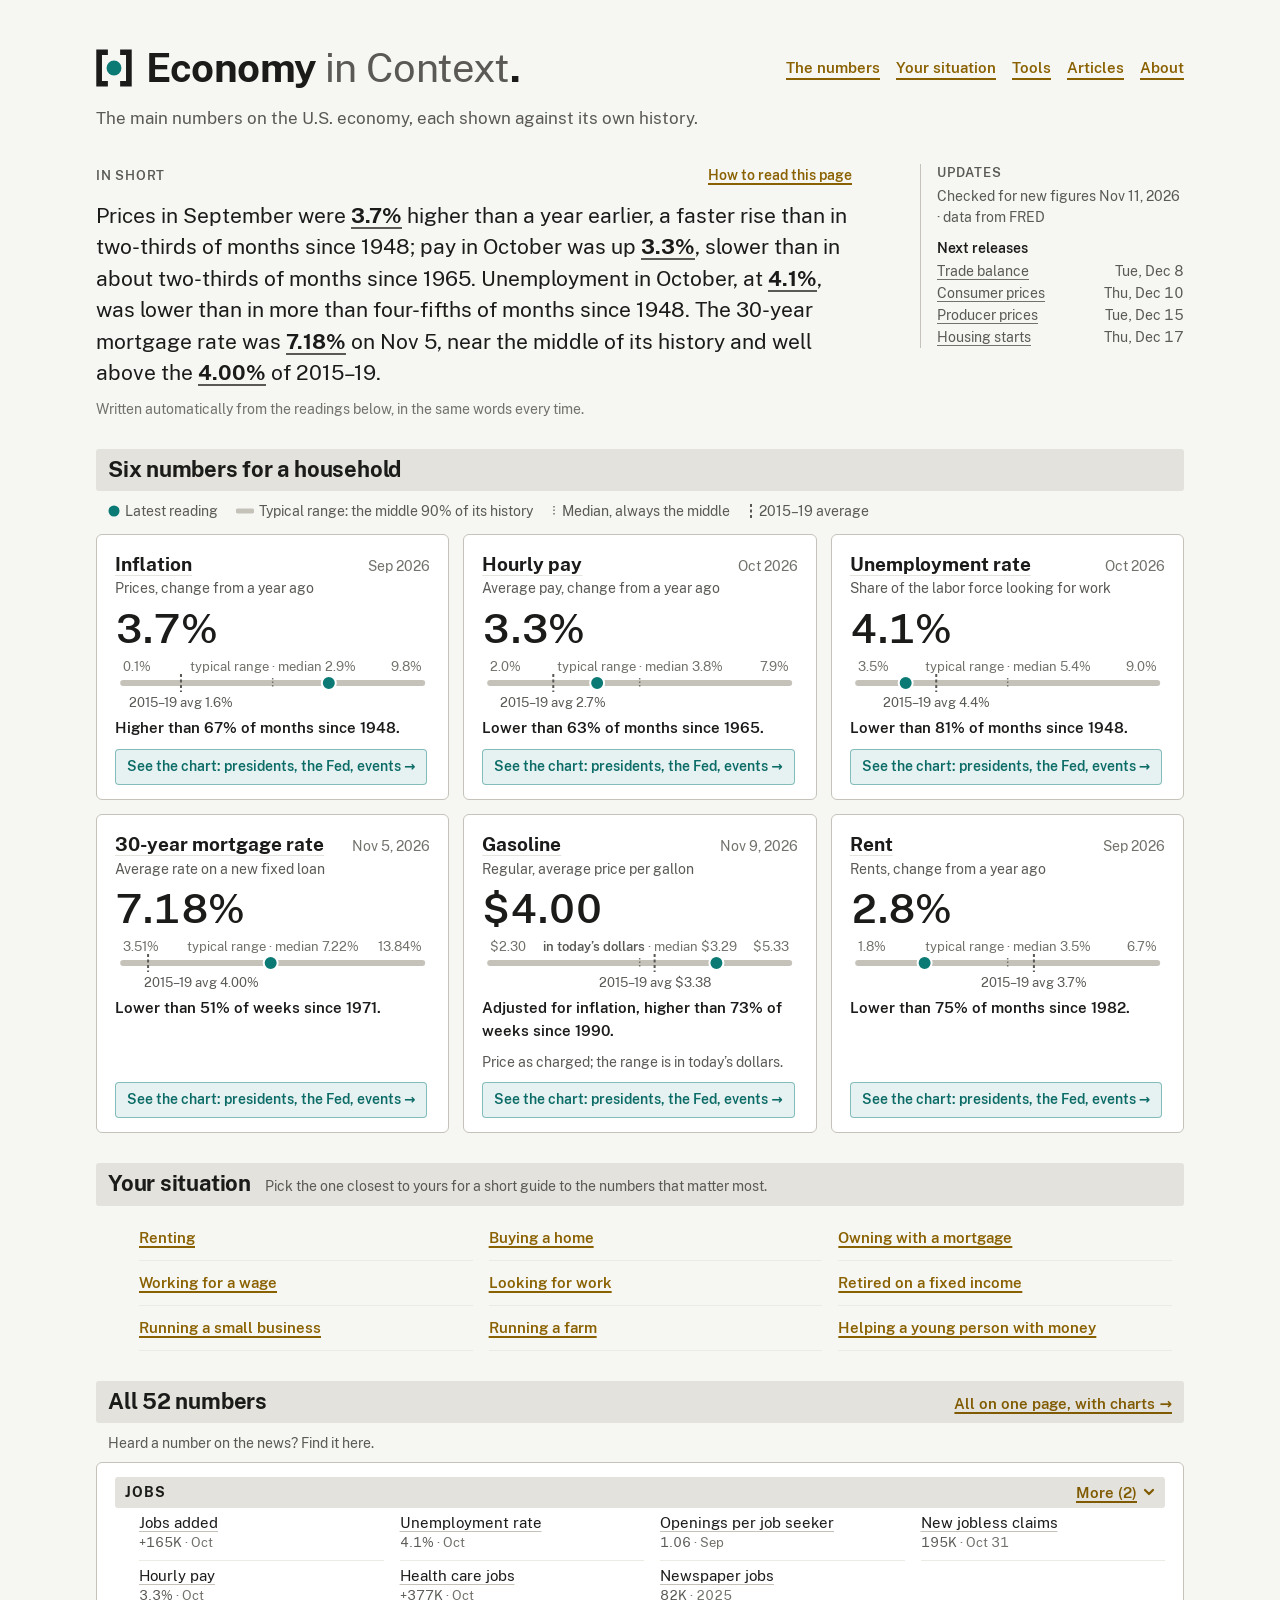
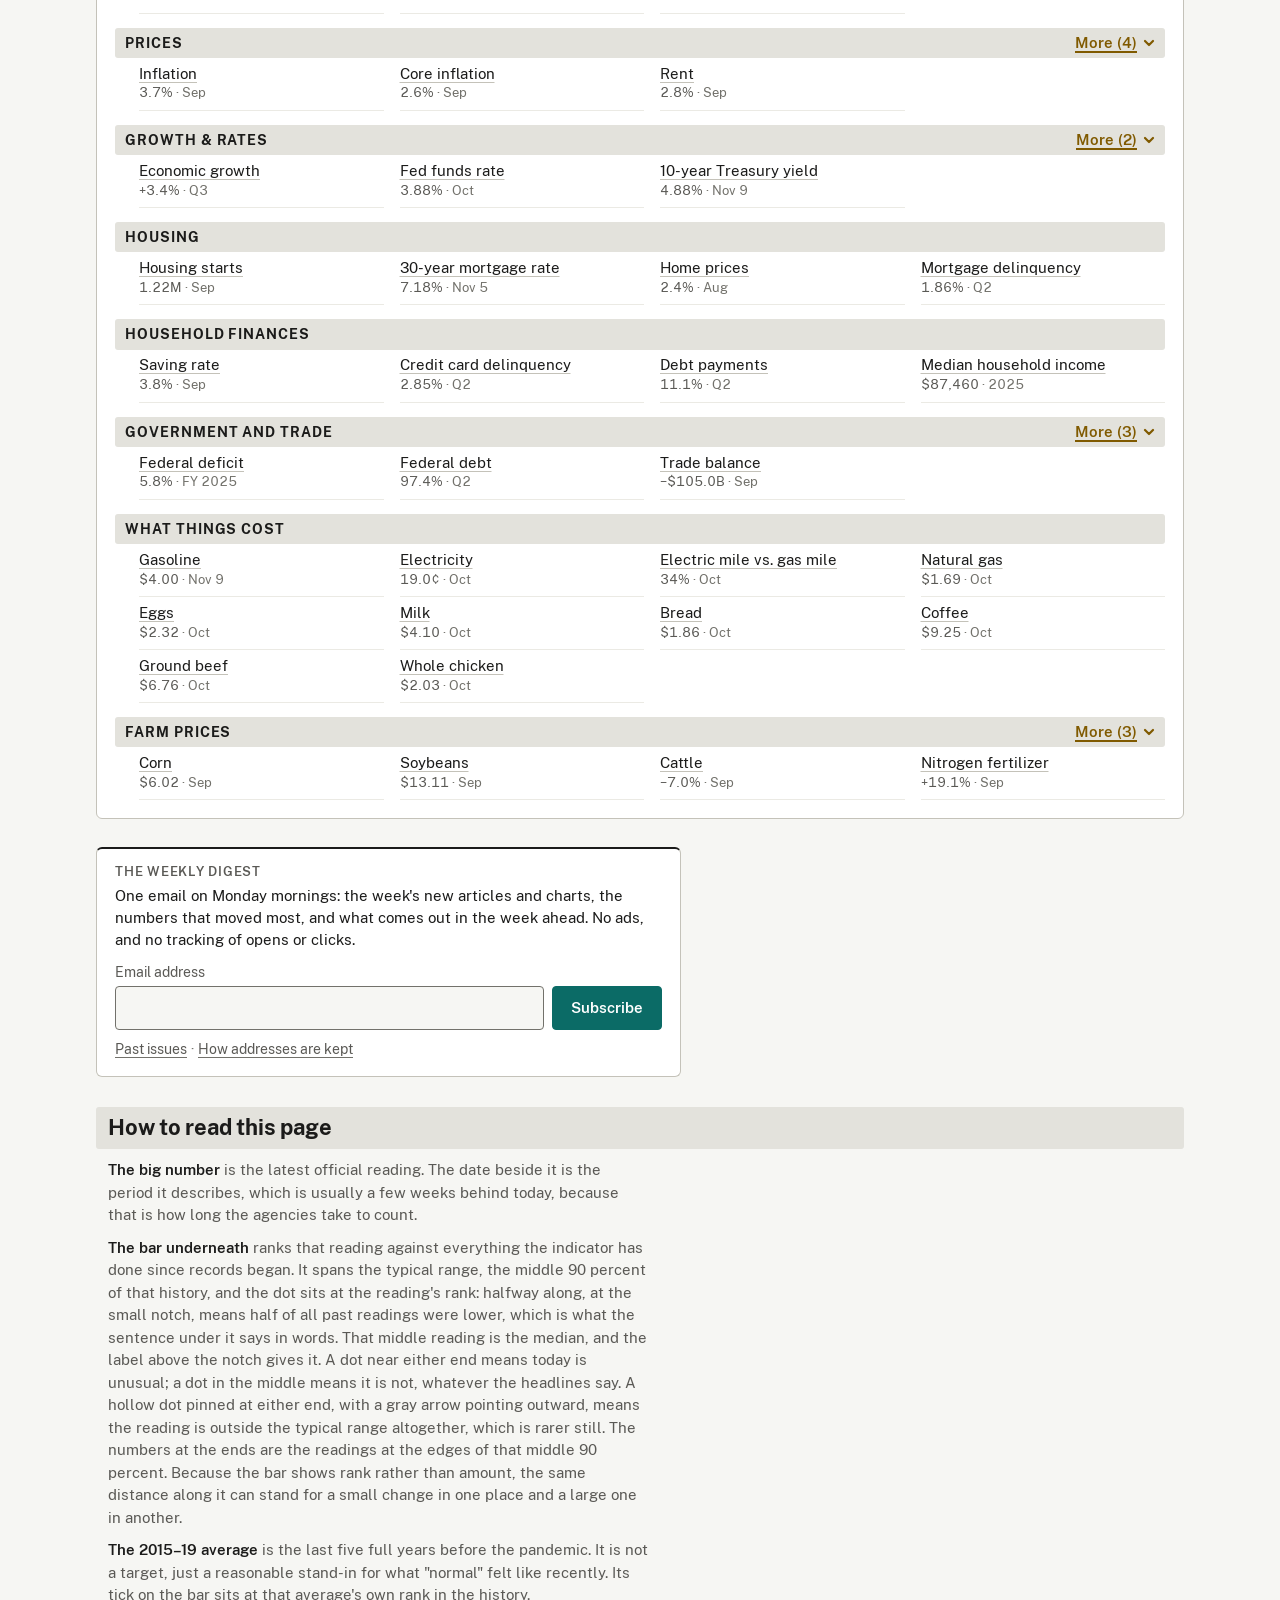
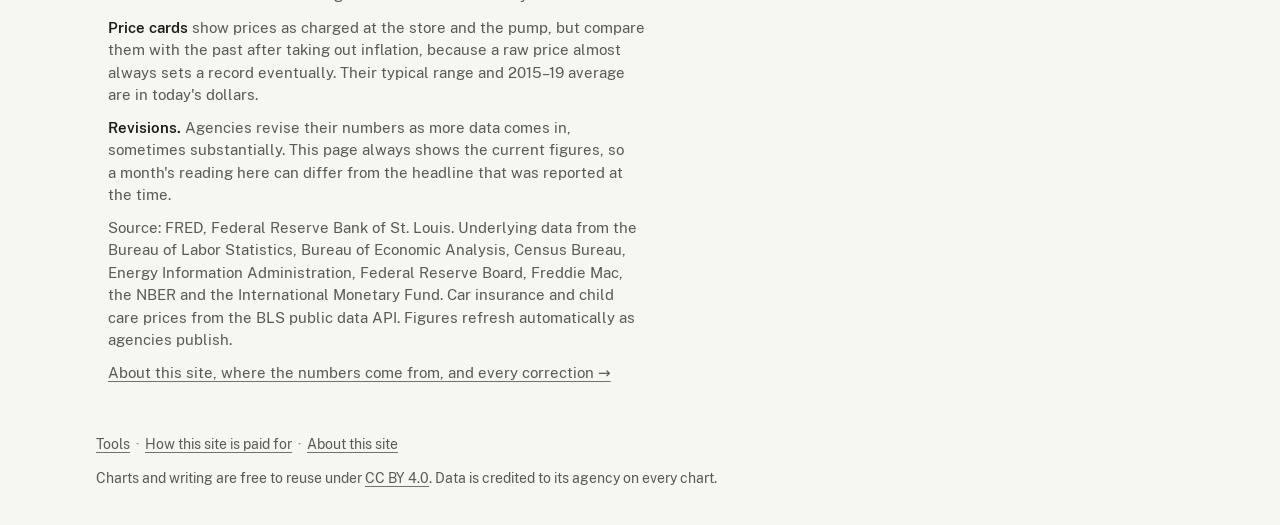
==== index.html @ 99ad349f "Add files via upload" ====
<!doctype html>
<html lang="en">
<head>
<meta charset="utf-8">
<meta name="viewport" content="width=device-width, initial-scale=1">
<title>Economy in Context</title>
<meta name="description" content="The main numbers on the U.S. economy — jobs, prices, growth, rates, housing, the federal budget, trade and what everyday things cost — each shown against its own history, so you can see what is high, what is low and what is normal.">
<link rel="license" href="https://creativecommons.org/licenses/by/4.0/">
<link rel="canonical" href="https://economyincontext.org/">
<meta property="og:type" content="website">
<meta property="og:site_name" content="Economy in Context">
<meta property="og:title" content="Economy in Context">
<meta property="og:description" content="The main numbers on the U.S. economy, each shown against its own history, so you can see what is high, what is low and what is normal.">
<meta property="og:url" content="https://economyincontext.org/">
<link rel="icon" href="/assets/icon.svg" type="image/svg+xml">
<link rel="icon" href="/assets/icon-192.png" type="image/png" sizes="192x192">
<link rel="apple-touch-icon" href="/assets/apple-touch-icon.png">
<link rel="alternate" type="application/atom+xml" title="Economy in Context: new articles" href="/articles/feed.xml">
<meta property="og:image" content="https://economyincontext.org/assets/og-card.png">
<meta property="og:image:width" content="1200">
<meta property="og:image:height" content="630">
<meta property="og:image:alt" content="Economy in Context: the main numbers on the U.S. economy, each shown against its own history.">
<meta name="twitter:card" content="summary_large_image">
<script>
  /* Which view (Nov 6): the home page by default; the full almanac at ?view=all (and ?view=tiles, the tiles alone). A link
     into the almanac (#i-<id> a tile, #s-<section>, #at-a-glance, #in-detail, #how-to-read) opens the full view for that
     visit, so chart-page crumbs and old links still land. Set before the first paint; without scripts neither class is set
     and the page is the plain list of readings, as before. */
  (function () {
    var v = new URLSearchParams(location.search).get('view');
    var full = v === 'all' || v === 'tiles' || /^#(i-|s-|at-a-glance$|in-detail$|how-to-read$)/.test(location.hash);
    document.documentElement.classList.add(full ? 'v-all' : 'v-home');
  })();
</script>
<style>
  /* Public Sans (SIL Open Font License), served from this site: no third-party requests. */
  @font-face { font-family: "Public Sans"; font-weight: 400; font-style: normal; font-display: swap; src: url("assets/fonts/PublicSans-Regular.woff2") format("woff2"); }
  @font-face { font-family: "Public Sans"; font-weight: 600; font-style: normal; font-display: swap; src: url("assets/fonts/PublicSans-SemiBold.woff2") format("woff2"); }
  @font-face { font-family: "Public Sans"; font-weight: 700; font-style: normal; font-display: swap; src: url("assets/fonts/PublicSans-Bold.woff2") format("woff2"); }

  :root {
    color-scheme: light;
    --page: #f6f6f3;
    --surface: #ffffff;
    --ink: #1b1b1a;
    --ink-2: #5a5955;
    --muted: #72716b;
    --hairline: #e3e2dc;
    --grid: #ebeae4;
    --series: #0b7a75;   /* deep teal: no party's color (the Democratic lane is blue) */
    --nav: #8a6100;      /* ochre: wayfinding only (the section bar, the site links), never data; 5.5:1 on white */
    --nav-wash: rgba(138, 97, 0, 0.09);   /* the section bar's tint */
    --c1: #903a03;       /* the first companion series, as on the chart page (the Make your own chart picture) */
    --series-wash: rgba(11, 122, 117, 0.10);
    --recession: rgba(27, 27, 26, 0.07);
    --focus: #0b7a75;
    --banner: #fff4d6;
    --banner-ink: #5a4300;
    --full-ink: #0b6b66;
    --full-line: rgba(11, 122, 117, 0.45);
    --range: #c4c2b9;    /* the typical-range bar: darker than a hairline, because it carries meaning */
    --nav-band: #805a00; /* ochre on the Hairline band (Nov 10): 4.8:1 there, where --nav is 4.27:1; same hue, 6.2:1 on white */
    --frame: #c4c2b9;    /* the sides of framed boxes (tiles, cards, the index panel, chart frames), Nov 6; Featured keeps its teal */
    --max: 1120px;
  }
  /* dark colors on screen only: printing from a browser in dark mode stays on the light tokens */
  @media screen and (prefers-color-scheme: dark) {
    :root {
      color-scheme: dark;
      --page: #121211;
      --surface: #1a1a19;
      --ink: #f0efec;
      --ink-2: #c3c2b7;
      --muted: #898781;
      --hairline: #2c2c2a;
      --grid: #262624;
      --series: #2bb3a8;
      --nav: #d9a83a;
      --nav-wash: rgba(217, 168, 58, 0.12);
      --c1: #fb8304;
      --series-wash: rgba(43, 179, 168, 0.14);
      --focus: #2bb3a8;
      --recession: rgba(240, 239, 236, 0.08);
      --banner: #3a2f10;
      --banner-ink: #f3dfa0;
      --full-ink: #5cc8be;
      --full-line: rgba(43, 179, 168, 0.6);
      --range: #45443f;
      --frame: #45443f;
      --nav-band: #d9a83a;   /* the dark ochre already passes on the dark band (6.4:1) */
    }
  }

  * { box-sizing: border-box; }
  html { -webkit-text-size-adjust: 100%; }
  body {
    margin: 0;
    background: var(--page);
    color: var(--ink);
    font-family: "Public Sans", system-ui, -apple-system, "Segoe UI", sans-serif;
    font-size: 16px;
    line-height: 1.5;
  }
  a { color: inherit; text-decoration-color: var(--muted); text-underline-offset: 3px; }
  a:hover { text-decoration-color: var(--ink); }
  :focus-visible { outline: 2px solid var(--focus); outline-offset: 2px; border-radius: 2px; }
  button { font: inherit; color: inherit; }

  .wrap { max-width: var(--max); margin: 0 auto; padding: 0 16px; }

  /* Masthead ------------------------------------------------------------- */
  .masthead { padding: 40px 0 0; }
  .masthead .title-row { display: flex; align-items: center; justify-content: space-between; gap: 8px 20px; margin: 0 0 10px; }   /* center, since the lockup has no text baseline of its own */
  /* The site menu (Nov 6): The numbers · Your situation · Articles · About, right of the lockup on one row; on phones a row
     under the lockup. Ochre wayfinding with a 2px underline, each link a 44px target. */
  .site-menu { display: flex; flex-wrap: wrap; gap: 0 16px; }
  .site-menu a { display: inline-flex; align-items: center; min-height: 44px; color: var(--nav); font-size: 15px; font-weight: 600; text-decoration: underline; text-decoration-color: var(--nav); text-decoration-thickness: 2px; text-underline-offset: 5px; white-space: nowrap; }
  .site-menu a:hover { color: var(--ink); text-decoration-color: var(--ink); }
  .site-menu a[aria-current] { color: var(--ink); }
  @media (max-width: 389px) { .site-menu a.m-wide { display: none; } }   /* Nov 8: Tools shows from 390px up, where five items fit on one row; under 390 four fit and five don't */
@media (max-width: 760px) { nav.site-menu { gap: 0 10px; } nav.site-menu a { font-size: 14px; } }   /* phones: 14px type, 10px gaps; nav. raises specificity over the phone .site-menu rules that come later */
@media (max-width: 340px) { nav.site-menu a { font-size: 13px; } }   /* 320–340px phones: 13px keeps four items on one row */
@media (min-width: 761px) and (max-width: 899px) { .masthead .title-row { flex-wrap: wrap; row-gap: 2px; } .site-menu { width: 100%; } }   /* tablets: the menu in a row under the lockup, as on phones, so all five items fit; beside it, they wrap under 863px */
  .masthead h1 a.home { color: inherit; text-decoration: none; display: inherit; align-items: inherit; }   /* in the full view the lockup leads home */
  /* the latest readings as plain HTML, written at build time; the script replaces them with the tiles */
  .static-figures { padding: 0 0 24px; max-width: 46em; }
  .static-figures .asof { color: var(--ink-2); margin: 0 0 4px; }
  .static-figures .short-static { margin: 0 0 14px; font-size: 17px; }
  .static-figures h2 { font-size: 19px; margin: 22px 0 6px; }
  .static-figures ul { margin: 0; padding: 0 0 0 1.1em; }
  .static-figures li { margin: 0 0 6px; line-height: 1.45; }
  .masthead h1 {
    margin: 0;
    font-size: 40px;
    font-weight: 700;
    letter-spacing: -0.015em;
    line-height: 1.1;
  }
  .masthead p.tagline {
    margin: 0;
    max-width: 44em;
    font-size: 17px;
    color: var(--ink-2);
  }
  .masthead .updated { margin: 14px 0 0; color: var(--muted); font-size: 13.5px; }
  /* Coming up: the next scheduled releases, one quiet line under the Updated line (data/series.json calendar; nothing
     upcoming means no line). Each release is a link to its agency's release page; a release and its date stay on one line. */
  .masthead .coming { margin: 4px 0 0; color: var(--ink-2); font-size: 13.5px; }
  .masthead .coming .rel { white-space: nowrap; }
  /* Phones (Nov 5): the line wrapped into four ragged lines with trailing middots, so it becomes a short list: a small
     uppercase heading, then one release per line with its date lined up on the right. The separators are spans so they
     can drop out; the markup is the same at every width (tools/chart_pages.py writes it too). */
  @media (max-width: 760px) {
    .masthead .coming { display: grid; grid-template-columns: 1fr auto; gap: 4px 16px; margin: 12px 0 14px; max-width: 22rem; }
    .masthead .coming[hidden] { display: none; }
    .masthead .coming .rel-h { grid-column: 1 / -1; font-size: 12.5px; font-weight: 600; text-transform: uppercase; letter-spacing: .06em; margin-bottom: 1px; }
    .masthead .coming .sep { display: none; }
    .masthead .coming .rel { display: contents; }
    .masthead .coming .when { text-align: right; font-variant-numeric: tabular-nums; }
  }
  /* The lockup (Nov 4): the bracket mark beside the name, "Economy" in 700 and "in Context" in 400 Ink Secondary, then an
     ink period. The h1's accessible name stays "Economy in Context": the mark and the period are aria-hidden. The mark's
     left bracket lines up with the text edge below it. Same mark rules in site.css and chart.html (the crumbs). */
  .masthead h1.brand { display: flex; align-items: center; }   /* on phones the name wraps to two lines beside the mark */
  .brand .mark { flex: none; width: 1.4em; height: 1.4em; margin: 0 0.1em 0 -0.26em; }
  .mark path { fill: none; stroke: var(--ink); stroke-width: 6.5; }
  .mark circle { fill: var(--series); }
  .brand .bl { font-weight: 400; color: var(--ink-2); white-space: nowrap; }   /* "in Context" never splits */
  @media (max-width: 340px) { .masthead h1.brand { font-size: 23px; } }   /* 320px phones (the menu's 320px size is with the Tools rule above) */
  /* The weekly digest signup (Nov 4): a card like Make your own chart between the tiles and the footer; a plain HTML form that
     posts to Buttondown (no script). The field's border is Muted, not a hairline, so it passes 3:1. Same rules in site.css. */
  .signup-wrap { padding-top: 8px; padding-bottom: 28px; }
  .signup { max-width: 39em; padding: 14px 18px 16px; border: 1px solid var(--frame); border-top: 2px solid var(--ink); border-radius: 6px; background: var(--surface); font-size: 15px; line-height: 1.45; scroll-margin-top: calc(var(--nav-h, 48px) + 8px); }
  .signup h2 { margin: 0 0 4px; font-size: 12.5px; font-weight: 600; color: var(--ink-2); text-transform: uppercase; letter-spacing: 0.06em; }
  .signup .stext { margin: 0 0 12px; text-wrap: pretty; }
  .signup label { display: block; margin: 0 0 4px; font-size: 13.5px; color: var(--ink-2); }
  .signup .srow { display: flex; flex-wrap: wrap; gap: 8px; }
  .signup input[type="email"] { flex: 1 1 10em; min-width: 0; height: 44px; padding: 0 12px; border: 1px solid var(--muted); border-radius: 4px; background: var(--page); color: var(--ink); font: inherit; font-size: 16px; }
  .signup button { height: 44px; padding: 0 18px; border: 1px solid var(--full-ink); border-radius: 4px; background: var(--full-ink); color: var(--surface); font: inherit; font-weight: 600; cursor: pointer; }
  .signup button:hover { background: var(--ink); border-color: var(--ink); }
  .signup .smeta { margin: 10px 0 0; font-size: 13.5px; color: var(--ink-2); }
  .signup .smeta .sep { margin: 0 4px; color: var(--muted); }
  @media print { .signup-wrap { display: none !important; } }
  /* Section nav: a bar below the masthead (sheet surface between two hairlines, with an "On this page" label), so it
     reads as a menu and not as a line of links; it stays at the top while you scroll. The section in view carries a
     2px ink rule along the bar's bottom edge. On phones: one sideways-scrolling row, no label. Same rules in site.css. */
  .secnav { position: sticky; top: 0; z-index: 5; margin: 14px 0 0; background: linear-gradient(var(--nav-wash), var(--nav-wash)), var(--surface); border-top: 3px solid var(--nav); border-bottom: 1px solid var(--hairline); }
  .secnav .wrap { display: flex; align-items: baseline; gap: 0 20px; }   /* baseline, not center: the label is smaller type and sits on the links' baseline */
  .secnav-label { flex: none; font-size: 12.5px; font-weight: 600; color: var(--ink-2); text-transform: uppercase; letter-spacing: 0.06em; }   /* a label, not a link: gray, so everything ochre in the bar can be clicked */
  /* ↑ Top: the way back to the top of the page, first in the row at every width (outside the list, so it stays put while the
     row scrolls sideways on phones) */
  .to-top { flex: none; font-size: 12.5px; font-weight: 600; color: var(--nav); text-transform: uppercase; letter-spacing: 0.02em; text-decoration: none; white-space: nowrap; padding: 13px 0 10px; border-bottom: 3px solid transparent; margin-bottom: -1px; }
  .to-top:hover { color: var(--ink); border-bottom-color: var(--nav); }
  .sections-nav { margin: 0; padding: 0; list-style: none; display: flex; flex-wrap: wrap; gap: 0 22px; font-size: 15px; }
  .sections-nav a { display: inline-block; padding: 11px 0 8px; margin-bottom: -1px; color: var(--nav); font-weight: 600; text-decoration: none; border-bottom: 3px solid transparent; white-space: nowrap; }
  .sections-nav a:hover { color: var(--ink); border-bottom-color: var(--nav); }
  .sections-nav a[aria-current] { color: var(--ink); border-bottom-color: var(--nav); }
  /* jumps land below the sticky nav; --nav-h is its measured height */
  main, section.group, .tile, .glance, #how-to-read, details.more-nums { scroll-margin-top: calc(var(--nav-h, 48px) + 8px); }
  .skip { position: absolute; left: 8px; top: -60px; z-index: 10; padding: 10px 14px; background: var(--ink); color: var(--surface); font-size: 13.5px; font-weight: 600; text-decoration: none; border-radius: 4px; }
  .skip:focus { top: 8px; }
  .sec-head { display: flex; justify-content: space-between; align-items: baseline; gap: 4px 16px; flex-wrap: wrap; margin: 0 0 14px; }
  section.group .sec-head h2 { margin: 0; }
  /* Section headings in the detail (Nov 5, option D of four): the At a glance band behind the heading row, under the
     2px Muted rule that still divides the sections, the heading kept at 22px so a section outranks an overview group.
     On the band "↑ At a glance" is ink with the ochre underline (ochre text is 4.3:1 on the light band; ink is 13:1). */
  section.group .sec-head { background: var(--hairline); border-radius: 3px; padding: 7px 12px 8px; align-items: center; }
  section.group .sec-head .to-glance { color: var(--ink); margin-left: auto; }   /* stays at the right when a long heading pushes it to a second line */
  /* In short: one plain paragraph under each section heading, computed from the tiles' own figures at every refresh */
  .in-short { margin: -4px 0 16px; max-width: 46em; font-size: 15px; line-height: 1.5; color: var(--ink-2); text-wrap: pretty; }
  .in-short strong { color: var(--ink); font-weight: 600; }
  .to-glance { font-size: 13.5px; color: var(--nav); text-decoration: underline; text-decoration-color: var(--nav); text-decoration-thickness: 2px; text-underline-offset: 3px; padding: 8px 0; white-space: nowrap; }
  .to-glance:hover { color: var(--ink); text-decoration-color: var(--ink); }
  @media (max-width: 760px) {
    .masthead { padding-top: 22px; }
    .masthead .title-row { gap: 4px 12px; }
    .masthead h1 { font-size: 28px; letter-spacing: -0.02em; }
    /* phones (Nov 6): the lockup on one line, the site menu in a row under it, then the tagline */
    .masthead .title-row { flex-wrap: wrap; row-gap: 2px; margin-bottom: 6px; }
    .site-menu { width: 100%; gap: 0 14px; }
    .masthead h1.brand { font-size: 26px; white-space: nowrap; }
    .masthead .updated { margin-top: 10px; }
    .secnav { margin-top: 10px; }
    .sections-nav { flex-wrap: nowrap; overflow-x: auto; overflow-y: hidden; overscroll-behavior-x: contain; -webkit-overflow-scrolling: touch; scrollbar-width: none; padding: 0 16px; margin: 0 -16px -1px; gap: 0 20px; }   /* sideways only (Nov 5): the links' -1px marker overlap made the row 1px taller than its box, so it also scrolled up and down; the row now takes the overlap itself */
    .sections-nav::-webkit-scrollbar { display: none; }
    .sections-nav li:last-child { padding-right: 16px; }
    .secnav-label { display: none; }
    .to-top { padding: 14px 0 11px; }
    .sections-nav a { padding: 14px 0 11px; margin-bottom: 0; }   /* about 46px: a thumb-sized target */
    /* the row fades at an edge with more to scroll to (classes set from the scroll position) */
    .sections-nav.fade-r { -webkit-mask-image: linear-gradient(to right, #000 calc(100% - 36px), transparent); mask-image: linear-gradient(to right, #000 calc(100% - 36px), transparent); }
    .sections-nav.fade-l { -webkit-mask-image: linear-gradient(to left, #000 calc(100% - 36px), transparent); mask-image: linear-gradient(to left, #000 calc(100% - 36px), transparent); }
    .sections-nav.fade-l.fade-r { -webkit-mask-image: linear-gradient(to right, transparent, #000 36px, #000 calc(100% - 36px), transparent); mask-image: linear-gradient(to right, transparent, #000 36px, #000 calc(100% - 36px), transparent); }
  }

  .banner {
    background: var(--banner); color: var(--banner-ink);
    padding: 10px 16px; font-size: 13.5px; text-align: center;
  }

  /* The lead: two cards side by side above the overview, stacked on phones. Left, the featured article or series on a
     teal-washed card (the one tinted block on the page: it marks the lead the way a newspaper's rule does, and readers
     said the plain rule was too easy to miss); right, Make your own chart on the sheet. Both carry a 2px ink rule along the top,
     and both end with a picture drawn from the site's data, kept at the foot so the two line up. Same rules in site.css. */
  .lead { display: grid; grid-template-columns: minmax(0, 7fr) minmax(0, 5fr); gap: 16px; margin: 22px 0 0; align-items: stretch; }
  .lead:has(> :only-child) { grid-template-columns: minmax(0, 1fr); }
  .featured, .chart-try { display: flex; flex-direction: column; margin: 0; padding: 14px 18px 14px; border: 1px solid var(--frame); border-top: 2px solid var(--ink); border-radius: 6px; background: var(--surface); font-size: 15px; line-height: 1.45; color: var(--ink); text-wrap: pretty; }
  .featured { border-color: var(--full-line); border-top-color: var(--ink); background: var(--series-wash); }
  .featured .ctext, .chart-try .ctext { flex: none; min-width: 0; }
  .featured .flabel, .chart-try .flabel { display: block; margin: 0 0 4px; font-size: 12.5px; font-weight: 600; color: var(--ink-2); text-transform: uppercase; letter-spacing: 0.06em; }
  .featured .flabel { color: var(--full-ink); }
  .featured .ftitle, .chart-try .ftitle { font-size: 19px; font-weight: 700; line-height: 1.3; color: var(--ink); text-decoration: none; }
  .featured .ftitle:hover, .chart-try .ftitle:hover { text-decoration: underline; text-decoration-color: var(--ink); text-underline-offset: 3px; }
  .featured .fdek, .chart-try .fdek { margin: 4px 0 0; color: var(--ink-2); display: -webkit-box; -webkit-box-orient: vertical; -webkit-line-clamp: 2; overflow: hidden; }
  .chart-try .fdek { -webkit-line-clamp: 3; }
  .chart-try .fhow { margin: 6px 0 0; color: var(--ink-2); font-size: 13.5px; }   /* the fixed how-to line under the prompt */
  .chart-try .tool-links { display: inline-block; }   /* Nov 10: the two tool links wrap below "More tools:" as a unit, so "· All tools" never sits alone */
  .chart-try .tool-links .nw { white-space: nowrap; }   /* if even the unit can't fit (320px), the dot stays on the first link's line */
  @media (max-width: 760px) { .featured .fdek, .chart-try .fdek { -webkit-line-clamp: 3; } }
  /* A featured series: the parts in reading order under the dek, as numbered pill buttons */
  .featured .fparts { list-style: none; margin: 12px 0 0; padding: 0; display: flex; flex-wrap: wrap; gap: 8px 10px; }
  .featured .fparts li { margin: 0; }
  .featured .fparts a { display: inline-flex; align-items: center; padding: 5px 12px 5px 7px; border: 1px solid var(--full-line); border-radius: 999px; background: var(--surface); font-weight: 600; color: var(--full-ink); text-decoration: none; }
  .featured .fparts a:hover { border-color: var(--full-ink); color: var(--ink); }
  .featured .fparts .n { display: inline-block; min-width: 1.5em; height: 1.5em; line-height: calc(1.5em - 2px); margin-right: 6px; border: 1px solid var(--full-line); border-radius: 50%; text-align: center; font-size: 12.5px; font-weight: 600; color: var(--full-ink); font-variant-numeric: tabular-nums; }
  @media (max-width: 760px) { .featured .fparts a { padding: 8px 14px 8px 9px; } }
  .featured .fmore { margin: 10px 0 0; font-weight: 600; }
  .featured .fmore a { display: inline-block; padding: 11px 0; margin: -11px 0; color: var(--full-ink); }   /* 44px tap height */
  /* the pictures: the view's lines, no axes, at the foot of each card; each repeats its title's link */
  .featured .cthumb, .chart-try .cthumb { display: block; flex: none; margin-top: auto; padding-top: 12px; }
  .featured .thumb, .chart-try .thumb { display: block; width: 100%; height: 56px; overflow: visible; }
  .thumb .main, .thumb .comp { fill: none; stroke-linejoin: round; stroke-linecap: round; vector-effect: non-scaling-stroke; }
  .thumb .main { stroke: var(--series); stroke-width: 2; }
  .thumb .comp { stroke: var(--c1); stroke-width: 1.5; }
  .thumb .zero { stroke: var(--grid); stroke-width: 1; }
  .thumb .end, .thumb .end-halo { fill: none; stroke-linecap: round; vector-effect: non-scaling-stroke; }
  .thumb .end { stroke: var(--series); stroke-width: 6; }
  .thumb .end-halo { stroke: var(--surface); stroke-width: 9; }
  @media (max-width: 760px) { .lead { grid-template-columns: minmax(0, 1fr); gap: 10px; } }
  /* The summary zone (the lead and At a glance) sits on a full-width Sheet band; the band is drawn with a spread shadow
     clipped to the zone's height, so it reaches the window's edges without widening the page. Inside it, Make your own chart
     takes the page color so the white card doesn't vanish into the white band. */
  .summary-zone { padding: 22px 0 26px; background: var(--surface); box-shadow: 0 0 0 100vmax var(--surface); clip-path: inset(0 -100vmax); }
  .summary-zone .lead { margin-top: 0; }
  .summary-zone .chart-try { background: var(--page); }
  .summary-zone .glance { padding-bottom: 0; }
  /* The labeled break between the summary and the detail: a 3px ink rule, a 28px heading, one sentence */
  .detail-break { margin: 36px 0 4px; padding: 22px 0 0; border-top: 3px solid var(--ink); scroll-margin-top: calc(var(--nav-h, 48px) + 8px); }
  .detail-break h2 { margin: 0; font-size: 28px; font-weight: 700; letter-spacing: -0.015em; line-height: 1.15; }
  .detail-break p { margin: 6px 0 0; max-width: 46em; font-size: 15px; color: var(--ink-2); }
  .detail-break + section.group { padding-top: 18px; }
  @media (max-width: 760px) { .detail-break { margin-top: 28px; } .detail-break h2 { font-size: 24px; } }
  @media print { .summary-zone { background: none; box-shadow: none; clip-path: none; padding-top: 0; } .detail-break { break-before: page; } }
  @media print { .lead { display: none; } }

  /* ===== The home page (Nov 6): the default view. The full almanac below is ?view=all. ===================================
     Which parts belong to which view: .full-only is hidden on the home page, .home-only everywhere else (and without
     scripts, when neither class is on the root, the page is the plain readings list as before). */
  .v-home .full-only, html:not(.v-home) .home-only { display: none !important; }
  .h-sec { padding: 30px 0 0; }
  /* Section bands: the At a glance band at section size. Loose text under a band (keys, intro lines, lists) starts at the
     band's text, 12px in; boxes (cards, the index panel) line up with the band's outer edge. */
  .band { display: flex; flex-wrap: wrap; align-items: baseline; gap: 2px 14px; margin: 0 0 10px; padding: 7px 12px 8px; background: var(--hairline); border-radius: 3px; }
  .band h2 { margin: 0; font-size: 22px; font-weight: 700; letter-spacing: -0.01em; line-height: 1.25; }
  .band .bandsub { font-size: 13.5px; color: var(--ink-2); }
  .in-band { padding: 0 12px; }
  /* wayfinding links on the home page: ochre with the 2px underline, 44px tall */
  a.wf { display: inline-flex; align-items: center; min-height: 44px; color: var(--nav); font-size: 15px; font-weight: 600; text-decoration: underline; text-decoration-color: var(--nav); text-decoration-thickness: 2px; text-underline-offset: 3px; }
  a.wf:hover { color: var(--ink); text-decoration-color: var(--ink); }
  /* a link at the right end of a section band (Nov 10: All N numbers' link to the full view): the band's ochre, and a 44px
     tap box drawn past the text so the band keeps its height */
  .band a.band-link { position: relative; min-height: 0; margin-left: auto; color: var(--nav-band); text-decoration-color: var(--nav-band); }
  .band a.band-link::after { content: ''; position: absolute; left: -6px; right: -6px; top: 50%; height: 44px; transform: translateY(-50%); }
  .band a.band-link:hover { color: var(--ink); text-decoration-color: var(--ink); }
  /* ↑ Top: phones only, after each section from Six numbers on */
  .htop { display: none; margin: 0; text-align: right; }
  .htop a { font-size: 13.5px; }
  @media (max-width: 760px) { .htop { display: block; } }

  /* In short: a label row with How to read this page at the right of the paragraph's measure; the paragraph on desktop,
     four compact rows on phones; the Updates box beside it on desktop */
  .short { display: grid; grid-template-columns: minmax(0, 1fr) minmax(200px, 16.5rem); gap: 0 48px; align-items: start; padding-top: 22px; }
  .short-main { min-width: 0; font-size: clamp(18px, 4.6vw, 21px); max-width: 36em; }
  .lblrow { display: flex; justify-content: space-between; align-items: baseline; gap: 0 16px; margin: 0 0 2px; }
  .lbl { margin: 0; font-size: 12.5px; font-weight: 600; color: var(--ink-2); text-transform: uppercase; letter-spacing: 0.06em; line-height: 1.5; }
  .lblrow a.wf { font-size: 14px; white-space: nowrap; margin-left: auto; }
  .short-p { margin: 0; line-height: 1.5; text-wrap: pretty; }
  .short-p a { color: var(--ink); font-weight: 700; text-decoration-color: var(--ink-2); text-underline-offset: 4px; }
  .short-p a:hover { text-decoration-color: var(--ink); }
  .short-foot { margin: 10px 0 0; font-size: 13.5px; color: var(--muted); }
  .short-foot .chk { display: none; }
  .short-foot.nosum { margin: 0; }
  .short.nosum { display: block; }
  .short.nosum .short-main { max-width: none; }
  .nw { white-space: nowrap; }
  .short-rows { display: none; }
  .updates { margin-top: 10px; padding: 0 0 0 16px; border-left: 1px solid var(--frame); font-size: 13.5px; color: var(--ink-2); line-height: 1.55; }
  .updates h2 { margin: 0 0 4px; }
  .updates p { margin: 0 0 10px; }
  .updates .rh { font-weight: 600; color: var(--ink); margin: 0 0 2px; }
  /* Next releases (all widths since Nov 6): one release per line, its date at the right in tabular figures */
  .rels { display: grid; grid-template-columns: minmax(0, 1fr) auto; gap: 1px 14px; margin: 0; padding: 0; list-style: none; font-variant-numeric: tabular-nums; }
  .rels li { display: contents; }
  .rels a { color: var(--ink-2); text-decoration-color: var(--muted); }
  .rels a:hover { color: var(--ink); }
  .rels .when { text-align: right; white-space: nowrap; }
  @media (max-width: 760px) {
    .short { display: block; padding-top: 16px; }
    .updates, .short-p { display: none; }
    .short-rows { display: block; }
    .short-foot .chk { display: block; }
  }
  /* the phone rows: each one block link to its chart page, about 85px tall */
  .rkey { display: flex; flex-wrap: wrap; gap: 2px 12px; margin: 2px 0 2px; font-size: 12.5px; color: var(--ink-2); }
  .rkey span, .hkey span { display: inline-flex; align-items: center; gap: 5px; }
  .rkey span { white-space: nowrap; }
  /* under 340px the key takes two lines: its four labels need about 310px */
  .rkey svg, .hkey svg { flex: none; }
  .srows { margin: 0; padding: 0; list-style: none; border-top: 1px solid var(--grid); }
  .srows li { border-bottom: 1px solid var(--grid); }
  a.srow { display: block; padding: 10px 0; color: inherit; text-decoration: none; }
  .srow .top { display: flex; justify-content: space-between; align-items: baseline; gap: 8px; }
  .srow .nm { font-size: 16px; font-weight: 600; text-decoration: underline; text-decoration-color: var(--frame); text-underline-offset: 3px; }
  a.srow:hover .nm { text-decoration-color: var(--ink); }
  .srow .rd { white-space: nowrap; }
  .srow .rv { font-size: 22px; font-weight: 600; letter-spacing: -0.01em; font-variant-numeric: tabular-nums; }
  .srow .rp { font-size: 13.5px; color: var(--muted); margin-left: 4px; }
  .srow .mini { margin: 4px 0 2px; }
  .srow .mini svg { display: block; width: 100%; height: 16px; overflow: visible; }
  .srow .cl { display: block; font-size: 14px; color: var(--ink-2); line-height: 1.4; }
  /* the home page's strips name the median dotted and the 2015–19 average dashed, as its keys draw them */
  .v-home .mini .mid, .v-home .strip .mid { stroke-dasharray: 1.5 2; }
  .v-home .mini .avg, .v-home .strip .avg { stroke-dasharray: 3 2.5; }

  /* Six numbers for a household: tile parts on a card, three to a row on desktop */
  .hkey { display: flex; flex-wrap: wrap; align-items: center; gap: 6px 18px; margin: 0 0 12px; font-size: 13.5px; color: var(--ink-2); }
  .cards { display: grid; grid-template-columns: repeat(3, minmax(0, 1fr)); gap: 14px; }
  @media (max-width: 999px) { .cards { grid-template-columns: repeat(2, minmax(0, 1fr)); } }
  @media (max-width: 760px) { .cards { grid-template-columns: minmax(0, 1fr); } }
  .card { display: flex; flex-direction: column; min-width: 0; background: var(--surface); border: 1px solid var(--frame); border-radius: 6px; padding: 18px 18px 14px; }
  .card .ch { display: flex; justify-content: space-between; align-items: baseline; gap: 8px; }
  .card h3 { margin: 0; font-size: 19px; font-weight: 700; line-height: 1.25; }
  .card h3 a { color: inherit; text-decoration: underline; text-decoration-color: var(--hairline); text-underline-offset: 4px; }
  .card h3 a:hover { text-decoration-color: var(--ink); }
  .card .per { font-size: 13.5px; color: var(--muted); white-space: nowrap; }
  .card .what { margin: 2px 0 0; font-size: 13.5px; color: var(--ink-2); }
  .card .value { margin: 10px 0 0; font-size: 40px; font-weight: 600; line-height: 1; letter-spacing: -0.02em; font-variant-numeric: tabular-nums; }
  .card .strip { margin: 12px 0 2px; }
  .card .context { margin: 4px 0 10px; }
  .card .asch { margin: 0 0 10px; font-size: 13.5px; color: var(--ink-2); }
  .card a.full { align-self: flex-start; margin-top: auto; display: inline-flex; align-items: center; min-height: 36px; padding: 4px 11px; font-size: 13.5px; line-height: 1.3; }

  /* The home page's index geometry (Batch B, Nov 6), shared so the lists stay aligned if any of it changes: the index panel's
     border and side padding, the group band's text inset, and the hang indent of the rows past the group label's text
     (14px on desktop, 12px on phones). Your situation's links start at exactly
     the x of the All N numbers rows' text. */
  .v-home { --ip-border: 1px; --ip-pad-x: 18px; --grp-pad-x: 10px; --row-indent: 14px; }
  @media (max-width: 760px) { .v-home { --ip-pad-x: 12px; --row-indent: 12px; } }
  /* Your situation: six cells in the index rows' style, ochre links, three columns (two on phones), the links' text lined
     up with the All N numbers rows' text */
  .paths { display: grid; grid-template-columns: repeat(3, minmax(0, 1fr)); gap: 0 16px; margin: 0; padding: 0 12px 0 calc(var(--ip-border, 1px) + var(--ip-pad-x, 18px) + var(--grp-pad-x, 10px) + var(--row-indent, 14px)); list-style: none; }
  .paths li { border-bottom: 1px solid var(--grid); }
  .paths a.wf { display: flex; min-height: 44px; padding: 4px 0; line-height: 1.3; }
  @media (max-width: 760px) { .paths { grid-template-columns: repeat(2, minmax(0, 1fr)); } }

  /* All 28 numbers: an intro line with the ochre link at the right, then a framed panel of group bands and rows */
  .allintro { display: flex; flex-wrap: wrap; justify-content: space-between; align-items: center; gap: 0 20px; margin: 0 0 8px; }
  .allintro p { margin: 0; font-size: 14px; color: var(--ink-2); }
  .ipanel { background: var(--surface); border: var(--ip-border, 1px) solid var(--frame); border-radius: 6px; padding: 14px var(--ip-pad-x, 18px) 18px; }
  .igrp + .igrp { margin-top: 14px; }
  .igrp .gbar { padding: 0 var(--grp-pad-x, 10px); }
  .igrp h3 { margin: 0; padding: 5px 0; font-size: 13.5px; font-weight: 700; color: var(--ink); text-transform: uppercase; letter-spacing: 0.07em; }
  .igrp ul { display: grid; grid-template-columns: repeat(4, minmax(0, 1fr)); gap: 0 16px; margin: 0; padding: 0 0 0 calc(var(--grp-pad-x, 10px) + var(--row-indent, 14px)); list-style: none; }   /* rows hang past the group label */
  @media (max-width: 999px) { .igrp ul { grid-template-columns: repeat(3, minmax(0, 1fr)); } }
  @media (max-width: 760px) { .igrp ul { grid-template-columns: repeat(2, minmax(0, 1fr)); } .ipanel { padding: 12px var(--ip-pad-x, 12px) 14px; } }
  .igrp li { border-bottom: 1px solid var(--grid); }
  .igrp a { display: flex; flex-direction: column; justify-content: center; min-height: 52px; padding: 6px 0; color: var(--ink); text-decoration: none; }
  .igrp .n { font-size: 14.5px; line-height: 1.3; text-decoration: underline; text-decoration-color: var(--frame); text-underline-offset: 3px; }
  .igrp a:hover .n { text-decoration-color: var(--ink); }
  .igrp .v { font-size: 13px; color: var(--ink-2); font-variant-numeric: tabular-nums; }
  .igrp .v .p { color: var(--muted); }

  /* the lead on the home page: on the page background, after Your situation (Nov 9: was after the index) */
  .h-lead .lead { margin: 0; }
  /* the Featured strip (Nov 9): one line under In short that points to what the Featured card holds further down, so
     the feature is in the first screen; the card's teal wash and border, sized to its words, the whole line one link */
  .fstrip { margin: 18px 0 0; }
  .fstrip a { display: inline-flex; flex-wrap: wrap; align-items: baseline; gap: 2px 10px; max-width: 100%; box-sizing: border-box; min-height: 44px; padding: 10px 14px; border: 1px solid var(--full-line); border-radius: 6px; background: var(--series-wash); color: var(--ink); text-decoration: none; font-size: 15.5px; line-height: 1.4; text-wrap: pretty; }
  .fstrip .flabel { font-size: 12.5px; font-weight: 600; color: var(--full-ink); text-transform: uppercase; letter-spacing: 0.06em; }
  .fstrip .st { font-weight: 700; text-decoration: underline; text-decoration-color: var(--full-line); text-underline-offset: 3px; }
  .fstrip a:hover .st { text-decoration-color: var(--ink); }
  .fstrip .tz { color: var(--ink-2); }
  @media (max-width: 760px) { .fstrip { margin-top: 14px; } .fstrip a { display: flex; } }
  /* the home page's footer: the release list (phones), two links, the license line */
  /* the home page's reading guide (Nov 6): the full view's own paragraphs, trimmed to what the home page shows */
  .home-guide { padding-top: 30px; scroll-margin-top: 8px; }
  .guide-text { max-width: calc(36em + 24px); font-size: 15px; color: var(--ink-2); }
  .guide-text p { margin: 0 0 10px; }
  .guide-text strong { color: var(--ink); font-weight: 600; }
  .guide-text a { color: var(--ink-2); }
  @media print { .home-guide { break-before: page; } }
  .home-foot { padding-top: 28px; padding-bottom: 36px; font-size: 13.5px; color: var(--ink-2); line-height: 1.6; }
  .home-foot .frel { display: none; max-width: 22rem; margin: 0 0 10px; }
  .home-foot .frel .lbl { margin: 0 0 2px; }
  .home-foot .links { margin: 0; }
  .home-foot .links a { display: inline-block; padding: 12px 0; color: var(--ink-2); }
  .home-foot .links .sep { margin: 0 6px; color: var(--muted); }
  .home-foot .lic { margin: 0; }
  @media (max-width: 760px) { .home-foot .frel { display: block; } }
  .home-foot.nosum .frel { display: block; }
  .v-home .signup-wrap { padding-top: 28px; padding-bottom: 0; }
  @media print { .htop, .short-rows, .home-foot .frel { display: none !important; } }

  /* At a glance: every number on one screen (left out with ?view=tiles) ---- */
  .glance { padding: 24px 0 8px; }
  .glance .ghead { display: flex; flex-wrap: wrap; justify-content: space-between; align-items: baseline; gap: 4px 16px; margin: 0 0 4px; }
  .glance h2 { margin: 0; font-size: 22px; font-weight: 700; letter-spacing: -0.01em; }
  .view-switch { font-size: 13.5px; color: var(--ink-2); }
  .view-switch a { color: var(--nav); text-decoration: underline; text-decoration-color: var(--nav); text-decoration-thickness: 2px; text-underline-offset: 3px; }
  .view-switch a:hover { color: var(--ink); text-decoration-color: var(--ink); }
  p.view-switch { margin: 18px 0 0; }
  .glance .key { margin: 0 0 14px; font-size: 13.5px; color: var(--ink-2); display: flex; flex-wrap: wrap; align-items: center; gap: 4px 14px; }
  .glance .key svg { vertical-align: -3px; margin-right: 5px; }
  .glance .key a, .masthead .updated .htr a { color: var(--nav); text-decoration-color: var(--nav); text-decoration-thickness: 2px; text-underline-offset: 3px; }   /* wayfinding: ochre, like the bar */
  .glance .key a:hover, .masthead .updated .htr a:hover { color: var(--ink); text-decoration-color: var(--ink); }
  /* Group headings (Nov 5, option F of seven, a reader's idea): ink caps on a slim neutral band, so a group's name outranks
     the row names under it (the old 12.5px Muted label read as the quietest text in the block). The band is the hairline
     gray, not a tint: ochre is for wayfinding and teal for readings. The band stands in for the first row's hairline. */
  .glance .grp { break-inside: avoid; margin: 0 0 24px; }
  .glance .gbar { padding: 0 10px; }
  .glance h3 { margin: 0; padding: 5px 0; font-size: 13.5px; font-weight: 700; color: var(--ink); text-transform: uppercase; letter-spacing: 0.07em; }
  .glance h3 .adj { text-transform: none; letter-spacing: 0; font-weight: 400; color: var(--ink-2); }
  .glance .gbar + a.row { border-top: 0; }
  /* Desktop (Nov 5, option D of four): each group is a full-width band with its rows in columns under it, two columns
     from 720px (where every name and date fits) and three from 1000px, read across then down. The newspaper columns it replaces stacked the groups, so
     the bands landed at uneven heights once they were bands (a reader called it staggered). */
  @media (min-width: 720px) {
    .glance .grp { display: grid; grid-template-columns: repeat(2, minmax(0, 1fr)); column-gap: 28px; margin-bottom: 18px; }
    .glance .grp .gbar { grid-column: 1 / -1; }
    .glance .grp a.row:nth-of-type(-n+2) { border-top: 0; }
  }
  @media (min-width: 1000px) {
    .glance .grp { grid-template-columns: repeat(3, minmax(0, 1fr)); }
    .glance .grp a.row:nth-of-type(3) { border-top: 0; }
  }
  .glance a.row { display: grid; grid-template-columns: minmax(0, 1fr) auto; grid-template-areas: "t v" "s s"; column-gap: 10px; align-items: baseline;
    min-height: 44px; padding: 6px 0 4px; border-top: 1px solid var(--hairline); text-decoration: none; color: inherit; }
  .glance a.row:hover .t { text-decoration: underline; text-decoration-color: var(--muted); text-underline-offset: 3px; }
  .glance .t { grid-area: t; font-size: 15px; font-weight: 600; white-space: nowrap; overflow: hidden; text-overflow: ellipsis; }
  .glance .v { grid-area: v; font-size: 15px; font-weight: 600; font-variant-numeric: tabular-nums; white-space: nowrap; }
  .glance .v .p { color: var(--muted); font-size: 12.5px; margin-left: 2px; }   /* Nov 10: a space now precedes it (Label in Name); 2px + the space keeps the old gap */
  .glance .mini { grid-area: s; margin: 2px 0 0; min-height: 16px; }
  .glance .mini svg { display: block; width: 100%; height: 16px; overflow: visible; }
  .mini .track { stroke: var(--range); stroke-width: 5; stroke-linecap: round; }
  .mini .now { fill: var(--series); stroke: var(--surface); stroke-width: 2; }
  .mini .avg { stroke: var(--ink-2); stroke-width: 2; }
  /* More numbers (Nov 8): the tiles flagged "more" sit behind a reveal under their section's tiles on the almanac. The
     control is the articles index's "Show N earlier pieces ↓": an ochre wayfinding link with a 2px underline and no
     triangle, 44px tall; open, it reads "Fewer numbers ↑". All N numbers and At a glance show theirs in place from the
     group bar (Nov 10, Group bars below). Open or closed is remembered per section on this device (localStorage), nothing more. */
  details.more-nums > summary { cursor: pointer; display: inline-flex; align-items: center; min-height: 44px; list-style: none; font-size: 15px; font-weight: 600; color: var(--nav);
    text-decoration: underline; text-decoration-color: var(--nav); text-decoration-thickness: 2px; text-underline-offset: 3px; }
  details.more-nums > summary::-webkit-details-marker { display: none; }
  details.more-nums > summary:hover { color: var(--ink); text-decoration-color: var(--ink); }
  details.more-nums[open] > summary .more, details.more-nums:not([open]) > summary .less { display: none; }
  details.tiles-more { margin: 10px 0 0; }
  details.tiles-more[open] > summary { margin-bottom: 12px; }
  /* Group bars (Nov 10): in All N numbers and At a glance the group's name sits left on the Hairline band and its More
     control right: "More (n)", a New label when a hidden number carries one (not on phones, where it would wrap the
     longer names), and a chevron that turns over when open, where it reads "Less". The chevron means "opens here"; the
     site's ↓ means "further down the page". The control's 44px tap box reaches 10px above the band and 4px below it,
     into the gap over the band and the first row's top padding, so the band keeps its 30px height. */
  .gbar { display: flex; flex-wrap: wrap; align-items: center; justify-content: space-between; gap: 0 12px; min-height: 30px; background: var(--hairline); border-radius: 3px; }
  .bar-more { position: relative; display: inline-flex; align-items: center; gap: 6px; min-height: 30px; margin-left: auto; padding: 0; border: 0; background: none;
    font: inherit; font-size: 14.5px; font-weight: 600; line-height: 1.2; color: var(--nav-band); cursor: pointer; white-space: nowrap; }
  .bar-more::after { content: ''; position: absolute; left: -8px; right: -8px; top: -10px; bottom: -4px; }
  .bar-more .bm-t { text-decoration: underline; text-decoration-color: var(--nav-band); text-decoration-thickness: 2px; text-underline-offset: 3px; }
  .bar-more:hover, .bar-more:hover .bm-t { color: var(--ink); text-decoration-color: var(--ink); }
  .bar-more .fresh { margin: 0; background: linear-gradient(var(--series-wash), var(--series-wash)), var(--surface); }   /* the wash over Sheet: 5.5:1, where over the band it is 4.34:1 */
  .bar-more .chev { flex: none; width: 12px; height: 12px; fill: none; stroke: currentColor; stroke-width: 2.2; stroke-linecap: round; stroke-linejoin: round; transition: transform 0.15s; }
  .bar-more[aria-expanded="true"] .chev { transform: rotate(180deg); }
  @media (prefers-reduced-motion: reduce) { .bar-more .chev { transition: none; } }
  @media (max-width: 760px) { .bar-more .fresh { display: none; } }
  @media print { .igrp li.more-li[hidden] { display: list-item !important; } .bar-more { display: none; } }
  .glance a.row[hidden] { display: none; }
  @media print { details.more-nums > summary { display: none; } }
  /* New / Revised labels (Nov 8): the Featured card's teal wash, small caps-style text; Revised is outlined only.
     Inline-block, so a link's underline never runs through it. Shown for 14 days (freshLabel). */
  .fresh { display: inline-block; margin-left: 2px; padding: 0 6px; border: 1px solid var(--full-line); border-radius: 4px; background: var(--series-wash);
    color: var(--full-ink); font-size: 11px; font-weight: 700; line-height: 17px; letter-spacing: 0.06em; text-transform: uppercase; vertical-align: 0.15em; white-space: nowrap; text-decoration: none; }
  .fresh.rev { background: none; font-weight: 600; letter-spacing: 0; text-transform: none; font-size: 11.5px; }
  .glance .t { display: flex; align-items: baseline; gap: 4px; min-width: 0; }
  .glance .t .tn { min-width: 0; overflow: hidden; text-overflow: ellipsis; }
  .glance .t .fresh { flex: none; }
  .mini .mid { stroke: var(--muted); stroke-width: 1.5; }
  .mini .now.off { fill: var(--surface); stroke: var(--series); stroke-width: 2.5; }   /* outside the range: a hollow dot pinned at the end */
  .mini .beyond { fill: var(--ink-2); }   /* the arrow is an annotation, in the tick's gray */

  /* Sections ------------------------------------------------------------- */
  section.group { padding: 28px 0 8px; }
  /* Between sections in the detail, a 2px Muted rule: lighter than the 3px ink break into the detail, heavier than
     the hairline rows, so the page has three clear levels. Jobs follows the break directly and gets none. */
  section.group + section.group { margin-top: 28px; padding-top: 22px; border-top: 2px solid var(--muted); }
  section.group h2 {
    margin: 0 0 14px;   /* inside .sec-head the row carries the margin */
    font-size: 22px;
    font-weight: 700;
    letter-spacing: -0.01em;
  }
  .grid {
    display: grid;
    grid-template-columns: repeat(2, minmax(0, 1fr));
    gap: 16px;
  }
  @media (max-width: 760px) { .grid { grid-template-columns: 1fr; } }
  /* The odd last tile of a section spans both columns: reading and notes left, a taller chart right */
  @media (min-width: 761px) {
    .tile.wide { grid-column: 1 / -1; display: grid; grid-template-columns: minmax(0, 5fr) minmax(0, 7fr); grid-template-areas: "top chart" "foot chart"; column-gap: 32px; align-items: start; }
    .tile.wide .tile-top { grid-area: top; }
    .tile.wide .tile-chart { grid-area: chart; }
    .tile.wide .tile-foot { grid-area: foot; }
    .tile.wide .chart-head { margin-top: 0; }
    .tile.wide .chart { min-height: 300px; }
    .tile.wide .chart svg { height: 300px; }
  }

  /* Tile ------------------------------------------------------------------ */
  .tile {
    background: var(--surface);
    border: 1px solid var(--frame);
    border-radius: 6px;
    padding: 18px 18px 14px;
    min-width: 0;
  }
  .tile h3 { margin: 0; font-size: 19px; font-weight: 700; line-height: 1.25; }
  .tile h3 a { color: inherit; text-decoration: none; }
  .tile h3 a:hover { text-decoration: underline; text-decoration-color: var(--muted); text-underline-offset: 3px; }
  .tile .sub { margin: 2px 0 0; color: var(--ink-2); font-size: 13.5px; }
  .headline { display: flex; align-items: baseline; flex-wrap: wrap; gap: 4px 12px; margin: 14px 0 2px; }
  .headline .value { font-size: 40px; font-weight: 600; line-height: 1; letter-spacing: -0.02em; }
  .headline .when { color: var(--muted); font-size: 13.5px; }
  .compare { margin: 6px 0 0; color: var(--ink-2); font-size: 13.5px; }
  .compare span + span::before { content: "\00a0\00a0|\00a0\00a0"; content: "\00a0\00a0|\00a0\00a0" / ""; color: var(--hairline); }   /* "/ """: a divider, not read aloud */

  /* Range strip: where the current reading sits in its typical range ------ */
  .strip { margin: 14px 0 4px; min-height: 50px; }   /* heights reserved before the first draw, so links to a tile land on it */
  .strip svg { display: block; width: 100%; height: 50px; overflow: visible; }
  .strip .track { stroke: var(--range); stroke-width: 6; stroke-linecap: round; }
  .strip .now { fill: var(--series); stroke: var(--surface); stroke-width: 2; }
  .strip .avg { stroke: var(--ink-2); stroke-width: 2; }
  .strip .mid { stroke: var(--muted); stroke-width: 1.5; }   /* the median: the bar's center, since it ranks readings */
  .strip text { font-size: 12.5px; fill: var(--muted); }   /* the labels are the context: never smaller than this */
  .strip text.avg-label { fill: var(--ink-2); }
  .strip .now.off { fill: var(--surface); stroke: var(--series); stroke-width: 3; }   /* outside the range: a hollow dot pinned at the end */
  .strip .beyond { fill: var(--ink-2); }   /* the arrow and its label are annotations, in the tick's gray */
  .strip .qual { fill: var(--ink-2); font-weight: 600; }   /* "in today's dollars" changes how the bar reads */
  .strip .beyond-label { font-size: 12.5px; fill: var(--ink-2); font-weight: 600; }   /* under the track since Nov 5, so no halo */
  .context { margin: 6px 0 0; font-size: 15px; font-weight: 600; }
  .household { margin: 6px 0 0; font-size: 13.5px; color: var(--ink-2); }
  .explainer { margin: 8px 0 0; font-size: 13.5px; }
  .explainer a { color: var(--ink-2); text-decoration: none; border-bottom: 1px solid var(--hairline); }
  .explainer a:hover { color: var(--ink); border-color: var(--ink); }
  @media (max-width: 760px) {   /* Nov 8: 44px tap boxes for the stacked tile links and the card's links */
    .explainer { margin: 0; }
    .explainer a { display: block; padding: 12px 0; border-bottom: 0; text-decoration: underline; text-decoration-color: var(--hairline); text-underline-offset: 4px; }
    .chart-try .fhow a { display: inline-block; padding: 12px 0; }
  }

  /* Chart ----------------------------------------------------------------- */
  .chart-head { display: flex; flex-wrap: wrap; align-items: center; justify-content: space-between; gap: 8px; margin: 18px 0 4px; }
  .chart-head .range-title { font-size: 13.5px; }
  a.full { display: inline-block; padding: 3px 11px; border: 1px solid var(--full-line); border-radius: 4px; background: var(--series-wash); color: var(--full-ink); font-weight: 600; text-decoration: none; line-height: 1.5; }
  a.full:hover { background: var(--full-ink); border-color: var(--full-ink); color: var(--surface); }
  .ranges { display: inline-flex; border: 1px solid var(--hairline); border-radius: 4px; overflow: hidden; }
  .ranges button {
    background: transparent; border: 0; padding: 3px 9px; font-size: 13.5px; cursor: pointer; color: var(--ink-2); white-space: nowrap;
  }
  .ranges button + button { border-left: 1px solid var(--hairline); }
  .ranges button:focus-visible { outline-offset: -2px; }
  .ranges button[aria-pressed="true"] { background: var(--ink); color: var(--surface); }
  /* dark: the pressed range button fills with the range bar's gray; an ink block glared on the dark sheet */
  @media screen and (prefers-color-scheme: dark) { .ranges button[aria-pressed="true"] { background: var(--range); color: var(--ink); font-weight: 600; } }
  @media (max-width: 760px) { .ranges button { padding: 8px 12px; } }   /* about 36px tall: a thumb-sized target */
  .chart { position: relative; min-height: 190px; }
  .chart svg { display: block; width: 100%; height: 190px; overflow: visible; }
  .chart .grid-line { stroke: var(--grid); stroke-width: 1; }
  .chart .zero { stroke: var(--muted); stroke-width: 1; }
  .chart .axis text { font-size: 11px; fill: var(--muted); font-variant-numeric: tabular-nums; }
  .chart .rec { fill: var(--recession); }
  .chart .line { fill: none; stroke: var(--series); stroke-width: 2; stroke-linejoin: round; stroke-linecap: round; }
  .chart .end { fill: var(--series); stroke: var(--surface); stroke-width: 2; }
  .chart .xhair { stroke: var(--muted); stroke-width: 1; }
  .chart .hover-dot { fill: var(--series); stroke: var(--surface); stroke-width: 2; }
  .chart .hit { fill: transparent; cursor: crosshair; }
  .chart .clipmark { fill: var(--series); }
  .chart .cliplabel { font-size: 11px; fill: var(--ink-2); paint-order: stroke; stroke: var(--surface); stroke-width: 3px; stroke-linejoin: round; }
  .tip {
    position: absolute; pointer-events: none; display: none;
    background: var(--ink); color: var(--surface); font-size: 12.5px; line-height: 1.3;
    padding: 5px 8px; border-radius: 4px; width: max-content; max-width: calc(100% - 16px); transform: translate(-50%, -100%); z-index: 2;
  }
  .tip b { font-weight: 600; }
  .chart-foot { display: flex; justify-content: space-between; gap: 12px; align-items: baseline; margin: 6px 0 0; }
  .legend { font-size: 12.5px; color: var(--muted); }
  .legend i { display: inline-block; width: 10px; height: 10px; background: var(--recession); border: 1px solid var(--hairline); vertical-align: -1px; margin-right: 5px; }

  .note { margin: 12px 0 0; font-size: 13.5px; color: var(--ink-2); }
  .source { margin: 4px 0 0; font-size: 13.5px; color: var(--muted); }

  /* a tile's note, source and readings: always open on desktop (no summary), one closed disclosure on phones */
  .tile-more > summary { margin: 10px 0 0; padding: 10px 0; font-size: 13.5px; color: var(--ink-2); cursor: pointer; border-top: 1px solid var(--hairline); }
  .tile-more[open] > summary { padding-bottom: 0; }
  @media (min-width: 761px) { .tile-more > summary { display: none; } }
  .chart-foot .legend:first-child { white-space: nowrap; }
  @media (max-width: 760px) { .chart-foot .legend .sep { display: none; } .chart-foot .legend .site { display: block; } }   /* phones: the site name on its own line, not after a dangling dot (Nov 5) */
  .masthead .updated .nw { white-space: nowrap; }
  details.table { margin: 10px 0 0; font-size: 13.5px; }
  details.table summary { cursor: pointer; color: var(--ink-2); }
  details.table table { border-collapse: collapse; margin-top: 8px; width: 100%; max-width: 320px; }
  details.table th { text-align: left; font-weight: 600; font-size: 12.5px; color: var(--muted); padding: 2px 0 4px; }
  details.table th:last-child { text-align: right; }
  .sr-only { position: absolute; width: 1px; height: 1px; padding: 0; margin: -1px; overflow: hidden; clip: rect(0 0 0 0); white-space: nowrap; border: 0; }
  details.table td { padding: 3px 0; border-top: 1px solid var(--hairline); font-variant-numeric: tabular-nums; }
  details.table td:last-child { text-align: right; }

  /* About ----------------------------------------------------------------- */
  .about { margin: 40px 0 0; padding: 32px 0 48px; border-top: 1px solid var(--hairline); }
  .about h2 { margin: 0 0 10px; font-size: 22px; }
  .about p { max-width: 36em; margin: 0 0 12px; color: var(--ink-2); }
  .about p strong { color: var(--ink); font-weight: 600; }
  .status { padding: 24px 0; color: var(--ink-2); }
  .status .retry { font: inherit; font-weight: 600; color: var(--ink); background: var(--surface); border: 1px solid var(--hairline); border-radius: 4px; padding: 4px 10px; cursor: pointer; }
  .status .retry:hover { border-color: var(--ink); }
  p, li, figcaption, .household, .context { text-wrap: pretty; }
  h1, h2, h3, .tagline { text-wrap: balance; }
  @media print {
    :root { --page: #fff; --surface: #fff; }
    body { background: #fff; }
    .secnav, .site-menu, .ranges, a.full, .htop, details.table, .tip, .banner, .view-switch, .featured, .fstrip, .tile-more > summary { display: none !important; }
    .glance { break-inside: avoid; }
    .masthead .updated .htr, .masthead .coming, .to-glance, .skip { display: none !important; }
    .tile { break-inside: avoid; }
    .about { padding-bottom: 0; }
    body::after { content: "economyincontext.org"; display: block; padding: 12px 16px 0; font-size: 12.5px; color: #555; }
  }
</style>
</head>
<body>
<a class="skip" href="#main">Skip to the numbers</a>

<div id="banner" class="banner" hidden></div>

<header class="masthead" id="top">
  <div class="wrap">
    <div class="title-row"><h1 class="brand" id="brand"><svg class="mark" viewBox="0 0 64 64" aria-hidden="true" focusable="false"><path d="M25 14H15V50H25"/><path d="M39 14H49V50H39"/><circle cx="32" cy="32" r="8.5"/></svg><span>Economy <span class="bl">in Context</span><span aria-hidden="true">.</span></span></h1><nav class="site-menu" aria-label="Site"><a href="?view=all" id="menu-numbers">The numbers</a><a href="./#your-situation">Your situation</a><a href="tools/" class="m-wide">Tools</a><a href="articles/">Articles</a><a href="articles/about.html">About</a></nav></div>
    <p class="tagline">The main numbers on the U.S. economy, each shown against its own history.</p>
    <p class="updated full-only" id="updated"></p>
    <p class="coming full-only" id="coming" hidden></p>
  </div>
</header>
<nav class="secnav full-only" aria-label="On this page"><div class="wrap"><span class="secnav-label" aria-hidden="true">On this page</span><a class="to-top" href="#top" aria-label="Back to the top of the page">↑ Top</a><ul class="sections-nav" id="nav"></ul></div></nav>

<main class="wrap" id="main">
  <p class="status" id="status" role="status">Loading the latest figures…</p>
</main>

<div class="wrap signup-wrap">
  <section class="signup" id="weekly" aria-labelledby="weekly-h">
    <h2 id="weekly-h">The weekly digest</h2>
    <p class="stext">One email on Monday mornings: the week's new articles and charts, the numbers that moved most, and what comes out in the week ahead. No ads, and no tracking of opens or clicks.</p>
    <form action="https://buttondown.com/api/emails/embed-subscribe/EconomyInContext" method="post">
      <label for="weekly-email">Email address</label>
      <div class="srow"><input type="email" id="weekly-email" name="email" autocomplete="email" required><button type="submit">Subscribe</button></div>
      <input type="hidden" name="embed" value="1">
    </form>
    <p class="smeta"><a href="https://buttondown.com/EconomyInContext/archive/">Past issues</a><span class="sep" aria-hidden="true">·</span><a href="articles/how-this-site-is-paid-for.html#the-weekly-email">How addresses are kept</a></p>
  </section>
</div>

<section class="wrap home-guide home-only" id="reading-guide" aria-labelledby="guide-h">
  <div class="band"><h2 id="guide-h">How to read this page</h2></div>
  <div class="in-band guide-text">
    <p><strong>The big number</strong> is the latest official reading. The date beside it is the period it describes, which is usually a few weeks behind today, because that is how long the agencies take to count.</p>
    <p><strong>The bar underneath</strong> ranks that reading against everything the indicator has done since records began. It spans the typical range, the middle 90 percent of that history, and the dot sits at the reading's rank: halfway along, at the small notch, means half of all past readings were lower, which is what the sentence under it says in words. That middle reading is the median, and the label above the notch gives it. A dot near either end means today is unusual; a dot in the middle means it is not, whatever the headlines say. A hollow dot pinned at either end, with a gray arrow pointing outward, means the reading is outside the typical range altogether, which is rarer still. The numbers at the ends are the readings at the edges of that middle 90 percent. Because the bar shows rank rather than amount, the same distance along it can stand for a small change in one place and a large one in another.</p>
    <p><strong>The 2015–19 average</strong> is the last five full years before the pandemic. It is not a target, just a reasonable stand-in for what "normal" felt like recently. Its tick on the bar sits at that average's own rank in the history.</p>
    <p><strong>Price cards</strong> show prices as charged at the store and the pump, but compare them with the past after taking out inflation, because a raw price almost always sets a record eventually. Their typical range and 2015–19 average are in today's dollars.</p>
    <p><strong>Revisions.</strong> Agencies revise their numbers as more data comes in, sometimes substantially. This page always shows the current figures, so a month's reading here can differ from the headline that was reported at the time.</p>
    <p id="attribution-home"></p>
    <p><a href="articles/about.html">About this site, where the numbers come from, and every correction →</a></p>
  </div>
  <p class="htop"><a class="wf" href="#top" aria-label="Back to the top of the page">↑ Top</a></p>
</section>

<footer class="wrap home-foot home-only" id="home-foot">
  <div class="frel" id="frel" hidden></div>
  <p class="links"><a href="tools/">Tools</a><span class="sep" aria-hidden="true">·</span><a href="articles/how-this-site-is-paid-for.html">How this site is paid for</a><span class="sep" aria-hidden="true">·</span><a href="articles/about.html">About this site</a></p>
  <p class="lic">Charts and writing are free to reuse under <a href="https://creativecommons.org/licenses/by/4.0/" rel="license noopener">CC BY 4.0</a>. Data is credited to its agency on every chart.</p>
</footer>
<footer class="about full-only">
  <div class="wrap">
    <h2 id="how-to-read">How to read this page</h2>
    <p><strong>The big number</strong> is the latest official reading. The date beside it is the period it describes, which is usually a few weeks behind today, because that is how long the agencies take to count.</p>
    <p><strong>The bar underneath</strong> ranks that reading against everything the indicator has done since records began. It spans the typical range, the middle 90 percent of that history, and the dot sits at the reading's rank: halfway along, at the small notch, means half of all past readings were lower, which is what the sentence under it says in words. That middle reading is the median, and the label above the notch gives it. A dot near either end means today is unusual; a dot in the middle means it is not, whatever the headlines say. A hollow dot pinned at either end, with a gray arrow pointing outward, means the reading is outside the typical range altogether, which is rarer still. The numbers at the ends are the readings at the edges of that middle 90 percent. Because the bar shows rank rather than amount, the same distance along it can stand for a small change in one place and a large one in another.</p>
    <p><strong>At a glance</strong>, at the top, puts every number's bar in one list so you can scan them all before reading any one in full. Each row links to its tile. Prefer the tiles alone? <a href="?view=tiles">Hide the overview</a> to leave the list out.</p>
    <p><strong>In short</strong>, under each section heading, says what that section's numbers show in a few plain sentences. It is written by the same code that fetches the figures, from the readings and their ranks you see on the tiles, so it changes when they do and never says more than they show.</p>
    <p><strong>The line in plain terms</strong> restates the reading as something a household would feel: what last year's $100 buys, the payment on the median home at this rate, how many people the unemployment rate represents. It is computed from the same data each time the figures refresh.</p>
    <p><strong>The 2015–19 average</strong> is the last five full years before the pandemic. It is not a target, just a reasonable stand-in for what "normal" felt like recently. Its tick on the bar sits at that average's own rank in the history.</p>
    <p><strong>What things cost</strong> shows prices as charged at the store and the pump, but compares them with the past after taking out inflation, because a raw price almost always sets a record eventually. Their typical range and 2015–19 average are in today's dollars; the chart and the year-ago figure are the prices people actually paid.</p>
    <p><strong>Farm prices</strong> are national benchmarks, not what a particular farm is paid: corn at Gulf of Mexico export ports, soybeans on Chicago futures, wheat at Kansas City and cotton on the world market. The crop prices and diesel are compared with the past in today's dollars, like What things cost; cattle and nitrogen fertilizer show their change from a year ago.</p>
    <p><strong>The chart</strong> shows the full history, with recessions shaded as dated by the National Bureau of Economic Research. Use the buttons to zoom in.</p>
    <p><strong>See the chart</strong> opens one indicator at full size, with context you can turn on: reference lines such as the Fed's target, companion series such as PCE inflation or the U-6 rate, and bands showing who held the presidency and Congress, who chaired the Fed, and when major events happened. The main page stays plain on purpose; the context is there for readers who want it, each piece with its source and selection rule.</p>
    <p><strong>Revisions.</strong> Agencies revise their numbers as more data comes in, sometimes substantially. This page always shows the current figures, so a month's reading here can differ from the headline that was reported at the time.</p>
    <p><strong>Articles</strong> explain each number in plain words, follow the numbers to nine kinds of household, and take up what is argued about. Each number links to its own explainer, and all of them are linked from the top of the page.</p>
    <p id="attribution"></p>
    <p class="reuse">Free to reuse with credit: Economy in Context (economyincontext.org). The charts and writing here are licensed <a href="https://creativecommons.org/licenses/by/4.0/" rel="license noopener">CC BY 4.0</a>. Credit the data to its source, named on each chart.</p>
    <p>This site has no ads and no agenda beyond putting the numbers in context. It explains how things work. It is not tax, legal or financial advice. It sets no cookies and keeps nothing that identifies you; it does count page views, and clicks on a few links on the home page. The optional weekly email is sent through Buttondown, which keeps the addresses for that and nothing else. It is paid for by the person who runs it, out of pocket; <a href="articles/how-this-site-is-paid-for.html">here is how</a>, how visits are counted, and how to chip in if you want to. Questions and corrections: <a href="mailto:hello@economyincontext.org">hello@economyincontext.org</a>.</p>
    <p><a href="articles/about.html">About this site, where the numbers come from, and every correction →</a></p>
  </div>
</footer>

<script>
(function () {
  'use strict';

  // two views on a tile; the chart page has the rest
  const RANGES = [
    { key: '25y', label: '25 yrs', years: 25 },
    { key: 'all', label: 'All', years: null },
  ];
  const DEFAULT_RANGE = '25y';
  const DESKTOP = window.matchMedia('(min-width: 761px)');
  const HOME = document.documentElement.classList.contains('v-home');   // set in the head: the home page, or the full almanac
  // the fixed line under every prompt on the Make your own chart card (the same words in tools/build_articles.py)
  const MAKE_YOUR_OWN = 'Add a recession, a president or another line, then copy it into a slide, a paper or a newsletter. Free to use with credit.';
  const MONTHS = ['Jan', 'Feb', 'Mar', 'Apr', 'May', 'Jun', 'Jul', 'Aug', 'Sep', 'Oct', 'Nov', 'Dec'];
  const MONTHS_LONG = ['January', 'February', 'March', 'April', 'May', 'June', 'July', 'August', 'September', 'October', 'November', 'December'];

  // ---- formatting ---------------------------------------------------------
  function fmtValue(v, d, opts) {
    opts = opts || {};
    const decimals = opts.decimals != null ? opts.decimals : d.decimals;
    const x = v / (d.scale || 1);
    const sign = d.signed && x > 0 && !opts.nosign ? '+' : '';
    const num = Math.abs(x).toLocaleString('en-US', { minimumFractionDigits: decimals, maximumFractionDigits: decimals });
    return (x < 0 ? '−' : sign) + (d.prefix || '') + num + (d.suffix || '');
  }
  function parseDate(s) { const p = s.split('-'); return new Date(Date.UTC(+p[0], +p[1] - 1, +p[2])); }
  function fmtPeriod(s, freq, long) {
    const dt = parseDate(s), y = dt.getUTCFullYear(), m = dt.getUTCMonth(), day = dt.getUTCDate();
    if (freq === 'a') return 'FY ' + y;
    if (freq === 'y') return String(y);
    if (freq === 'q') return 'Q' + (Math.floor(m / 3) + 1) + ' ' + y;
    if (freq === 'm') return (long ? MONTHS_LONG[m] : MONTHS[m]) + ' ' + y;
    return (long ? MONTHS_LONG[m] : MONTHS[m]) + ' ' + day + ', ' + y;
  }
  // A yearly tile labels its readings "FY 2025" (fiscal years, the deficit) unless display.year is "calendar".
  function pf(t) { return t.freq === 'a' && t.display && t.display.year === 'calendar' ? 'y' : t.freq; }
  function periodNoun(freq) { return freq === 'a' ? 'years' : freq === 'q' ? 'quarters' : freq === 'w' ? 'weeks' : freq === 'd' ? 'days' : 'months'; }
  function prevLabel(freq) { return freq === 'a' ? 'Previous year' : freq === 'q' ? 'Previous quarter' : freq === 'w' ? 'Previous week' : 'Previous month'; }
  function yearsBetween(a, b) { return (parseDate(b) - parseDate(a)) / (365.25 * 86400000); }

  function el(tag, attrs, children) {
    const n = document.createElement(tag);
    if (attrs) for (const k in attrs) {
      if (k === 'class') n.className = attrs[k];
      else if (k === 'text') n.textContent = attrs[k];
      else if (k === 'html') n.innerHTML = attrs[k];
      else n.setAttribute(k, attrs[k]);
    }
    (children || []).forEach(c => n.appendChild(typeof c === 'string' ? document.createTextNode(c) : c));
    return n;
  }
  const SVG = 'http://www.w3.org/2000/svg';
  function svgEl(tag, attrs) {
    const n = document.createElementNS(SVG, tag);
    for (const k in attrs) n.setAttribute(k, attrs[k]);
    return n;
  }

  // Prices of things (display.adjust) are compared in today's dollars: the range and the
  // sentence read the inflation-adjusted context; the headline and year-ago stay as charged.
  function compareContext(t) { return t.display.adjust && t.context_real ? t.context_real : t.context; }
  function adjusted(t) { return !!(t.display.adjust && t.context_real); }

  // The range strip is a ranking, not a ruler: end to end it runs from the 5th to the 95th percentile of the
  // indicator's own history, and the dot sits at the reading's rank, so it always agrees with the sentence.
  // The end labels are the readings at those two ranks. The 2015–19 tick sits at that average's own rank:
  // fetch_fred.py supplies it (baseline_percentile); for an as-charged series it can also be worked out here.
  function baselineRank(t) {
    const c = compareContext(t);
    if (c.baseline_percentile != null) return c.baseline_percentile;
    if (c.baseline_2015_19 == null || adjusted(t)) return null;    // a price's today's-dollars history isn't on this page
    const v = c.baseline_2015_19, obs = t.observations;
    let below = 0, equal = 0, n = 0;
    for (let i = 0; i < obs.length - 1; i++) { const x = obs[i][1]; if (x == null) continue; n++; if (x < v) below++; else if (x === v) equal++; }
    return n ? 100 * (below + 0.5 * equal) / n : null;
  }
  function rankFrac(p) { return Math.min(1, Math.max(0, (p - 5) / 90)); }
  function stripState(t) {
    const c = compareContext(t);
    return c.current.value < c.typical_low ? 'below' : c.current.value > c.typical_high ? 'above' : 'within';
  }
  function stripLabel(t) {
    const c = compareContext(t), d = t.display, where = stripState(t);
    const range = fmtValue(c.typical_low, d) + ' to ' + fmtValue(c.typical_high, d) + (adjusted(t) ? ' in today’s dollars' : '');
    let s = 'Current reading ' + fmtValue(c.current.value, d) + ', ' + (where === 'within' ? 'within' : where) + ' its typical range of ' + range + '.';
    if (c.median != null) s += ' Median ' + fmtValue(c.median, d) + (adjusted(t) ? ' in today’s dollars' : '') + ', at the middle of the bar.';
    if (c.baseline_2015_19 != null) s += ' 2015–19 average ' + fmtValue(c.baseline_2015_19, d) + '.';
    return s;
  }

  // ---- context sentence ---------------------------------------------------
  // How the sentence words a series. "deficit": a balance, below zero is a deficit (trade). "deficit-up": the
  // deficit shown as a positive number (federal), so higher is a larger deficit. Kept in step with tools/chart_pages.py.
  function senseWords(sense) {
    return sense === 'deficit' ? ['A smaller deficit than ', 'A larger deficit than ', 'The smallest deficit on record.', 'Smallest deficit since ', 'The largest deficit on record.', 'Largest deficit since ']
      : sense === 'deficit-up' ? ['A larger deficit than ', 'A smaller deficit than ', 'The largest deficit on record.', 'Largest deficit since ', 'The smallest deficit on record.', 'Smallest deficit since ']
      : ['Higher than ', 'Lower than ', 'The highest on record.', 'Highest since ', 'The lowest on record.', 'Lowest since '];
  }
  function contextSentence(t) {
    const c = compareContext(t), d = t.display, noun = periodNoun(t.freq);
    const since = parseDate(c.since).getUTCFullYear();
    const parts = [];
    const pct = c.percentile_below;
    // for a deficit, say "larger"/"smaller" rather than "higher"/"lower"
    const [hiWord, loWord, hiRec, hiSince, loRec, loSince] = senseWords(d.sense);
    // A record is said once, below ("The highest on record"); otherwise the share stays between 1% and 99%,
    // so rounding never claims "higher than 100%" when an earlier reading was higher.
    const share = v => Math.min(99, Math.max(1, Math.round(v)));
    const isRecord = pct >= 50 ? c.highest_since == null : c.lowest_since == null;
    if (!isRecord) {
      if (pct >= 50) parts.push(hiWord + share(pct) + '% of ' + noun + ' since ' + since + '.');
      else parts.push(loWord + share(100 - pct) + '% of ' + noun + ' since ' + since + '.');
    }

    const cur = c.current.value, prev = c.previous.value;
    // On a price tile a "since" date is in today's dollars and can contradict the price as charged
    // (a price can rise in a month and still fall after inflation), so there only records are stated.
    const sinceOK = !adjusted(t);
    if (cur > prev) {
      if (c.highest_since == null) parts.push(hiRec);
      else if (sinceOK && yearsBetween(c.highest_since, c.current.date) >= 1) parts.push(hiSince + fmtPeriod(c.highest_since, pf(t)) + '.');
    } else if (cur < prev) {
      if (c.lowest_since == null) parts.push(loRec);
      else if (sinceOK && yearsBetween(c.lowest_since, c.current.date) >= 1) parts.push(loSince + fmtPeriod(c.lowest_since, pf(t)) + '.');
    }
    if (adjusted(t) && parts.length) parts[0] = 'Adjusted for inflation, ' + parts[0].charAt(0).toLowerCase() + parts[0].slice(1);
    return parts.join(' ');
  }

  // ---- range strip --------------------------------------------------------
  // The strip ranks readings, so its center is always the median of the history. A notch marks it and the label
  // above names it, in the longest form that fits between the end labels (fetch_fred.py supplies the median).
  function stripCenterForms(t) {
    const c = compareContext(t), adj = adjusted(t);
    const med = c.median != null ? 'median ' + fmtValue(c.median, t.display) : null;
    if (!med) return [adj ? [['typical range, '], ['in today’s dollars', 'qual']] : [['typical range']]];
    // on a price tile the qualifier outranks the median: it changes how the whole bar reads
    return adj ? [[['typical range, '], ['in today’s dollars', 'qual'], [' · ' + med]], [['in today’s dollars', 'qual'], [' · ' + med]], [['in today’s dollars', 'qual']], [[med]]]
      : [[['typical range · ' + med]], [[med]]];
  }
  function stripCenterLabel(svg, x, y, forms, room) {
    let node = null;
    for (const f of forms) {
      if (node) node.remove();
      node = svgEl('text', { x, y, 'text-anchor': 'middle', class: 'mid-label' });
      f.forEach(([s, cls]) => { const ts = svgEl('tspan', cls ? { class: cls } : {}); ts.textContent = s; node.appendChild(ts); });
      svg.appendChild(node);
      if (node.getComputedTextLength() <= room) break;
    }
    return node;
  }
  function buildStrip(t) {
    const c = compareContext(t), d = t.display;
    const lo = c.typical_low, hi = c.typical_high, cur = c.current.value, avg = c.baseline_2015_19, avgRank = baselineRank(t);
    const where = stripState(t);
    const box = el('div', { class: 'strip' });
    function draw() {
      const old = box.querySelector('svg'); if (old) old.remove();
      const W = Math.max(200, box.clientWidth || 480), H = 50, padL = 8, padR = 8, y = 22;   // y leaves room above for the 12.5px labels
      const pos = p => padL + rankFrac(p) * (W - padL - padR);     // by rank: see baselineRank()
      const svg = svgEl('svg', { viewBox: '0 0 ' + W + ' ' + H, width: W, height: H, role: 'img', 'aria-label': stripLabel(t) });
      svg.appendChild(svgEl('line', { class: 'track', x1: padL, x2: W - padR, y1: y, y2: y }));
      if (c.median != null) svg.appendChild(svgEl('line', { class: 'mid', x1: pos(50), x2: pos(50), y1: y - 5, y2: y + 5 }));
      box.appendChild(svg);   // attached now, so the labels can be measured

      // 2015–19 average tick, label kept inside the strip's width
      let ax = null, tick = null;
      if (avg != null && avgRank != null) {
        ax = pos(avgRank);
        tick = svgEl('line', { class: 'avg', x1: ax, x2: ax, y1: y - 9, y2: y + 9 }); svg.appendChild(tick);
        const label = '2015–19 avg ' + fmtValue(avg, d);
        const approxW = label.length * 7.2;   // about the width of a character at 12.5px
        let anchor = 'middle', lx = ax;
        if (ax - approxW / 2 < 0) { anchor = 'start'; lx = Math.max(ax - 4, 0); }
        else if (ax + approxW / 2 > W) { anchor = 'end'; lx = Math.min(ax + 4, W); }
        const lab = svgEl('text', { class: 'avg-label', x: lx, y: y + 24, 'text-anchor': anchor });
        lab.textContent = label;
        svg.appendChild(lab);
      }
      // current reading; outside the range, the dot pinned at that end of the track with an arrow pointing outward,
      // and "below/above the range" under the track at that end, on the 2015–19 label's line (it sat on the track
      // until Nov 5 and read like struck-through text); if the two labels would touch, it steps past the other one
      if (where === 'below' || where === 'above') {
        const low = where === 'below', ex = low ? padL : W - padR;
        svg.appendChild(svgEl('circle', { class: 'now off', cx: ex, cy: y, r: 7 }));
        svg.appendChild(svgEl('path', { class: 'beyond', d: low ? 'M' + (padL - 19) + ',' + y + ' l10,-7 l0,14 z' : 'M' + (W - padR + 19) + ',' + y + ' l-10,-7 l0,14 z' }));
        const bl = svgEl('text', { class: 'beyond-label', x: low ? 0 : W, y: y + 24, 'text-anchor': low ? 'start' : 'end' });
        bl.textContent = low ? 'below the range' : 'above the range'; svg.appendChild(bl);
        const al = svg.querySelector('.avg-label');
        if (al) {
          const b = bl.getBBox(), a = al.getBBox(), gap = 14;
          if (b.x < a.x + a.width + gap && a.x < b.x + b.width + gap) {          // they would touch: move ours past the avg label
            // past the avg label by 14px, or by as little as 6px on a narrow strip; failing that, the avg label steps
            // aside, starting (or ending) at its tick
            if (low) { const nx = Math.min(a.x + a.width + gap, W - b.width);
              if (nx >= a.x + a.width + 6) bl.setAttribute('x', nx);
              else { const sx = Math.max(b.width + 6, ax - 4); al.setAttribute('text-anchor', sx + a.width <= W ? 'start' : 'end'); al.setAttribute('x', sx + a.width <= W ? sx : W); } }
            else { const nx = Math.max(a.x - gap, b.width);
              if (nx <= a.x - 6) bl.setAttribute('x', nx);
              else { const ex2 = Math.min(W - b.width - 6, ax + 4); al.setAttribute('text-anchor', ex2 - a.width >= 0 ? 'end' : 'start'); al.setAttribute('x', ex2 - a.width >= 0 ? ex2 : 0); } }
          }
        }
      }
      else { const cx = pos(c.percentile_below); svg.appendChild(svgEl('circle', { class: 'now', cx, cy: y, r: 7 }));
        if (tick && Math.abs(ax - cx) < 9) svg.appendChild(tick); }   // the reading sits on the tick: keep the tick in view

      // end labels (typical range)
      const l1 = svgEl('text', { x: padL, y: y - 12, 'text-anchor': 'start' }); l1.textContent = fmtValue(lo, d);
      const l2 = svgEl('text', { x: W - padR, y: y - 12, 'text-anchor': 'end' }); l2.textContent = fmtValue(hi, d);
      svg.appendChild(l1); svg.appendChild(l2);
      const ends = Math.max(l1.getComputedTextLength(), l2.getComputedTextLength());
      stripCenterLabel(svg, pos(50), y - 12, stripCenterForms(t), W - 2 * (padL + ends + 12));
    }
    if ('ResizeObserver' in window) {
      let w = 0;
      new ResizeObserver(() => { const nw = box.clientWidth; if (nw && nw !== w) { w = nw; draw(); } }).observe(box);
    } else { requestAnimationFrame(draw); }
    return box;
  }

  // ---- a section's tiles, in display order --------------------------------
  // An odd section gives one tile the full row: the one flagged display.wide (set in fetch_fred.py), moved to
  // the top of the section, or else the last tile. An even section ignores the flag. The overview uses the same order.
  // A section's tiles in two sets (Nov 8): the headline tiles, and the ones flagged "more" in fetch_fred.py, which sit
  // behind the section's "More numbers" reveal. Each set gets its own wide tile when its count is odd.
  function withWide(list) {
    let tiles = list, wideId = null;
    if (tiles.length % 2 === 1) {
      const flagged = tiles.find(t => t.display.wide);
      if (flagged) { wideId = flagged.id; tiles = [flagged].concat(tiles.filter(t => t !== flagged)); }
      else wideId = tiles[tiles.length - 1].id;
    }
    return { tiles, wideId };
  }
  function sectionTiles(data, s) {
    const all = data.tiles.filter(t => t.section === s);
    const head = withWide(all.filter(t => !t.more)), more = withWide(all.filter(t => t.more));
    return { tiles: head.tiles, wideId: head.wideId, more: more.tiles, moreWideId: more.wideId };
  }
  // The reveal: the articles index's "Show N earlier pieces ↓" pattern, an ochre link with no triangle (DESIGN.md).
  // Its open or closed state is remembered per section on this device, for the reader's convenience only.
  function secId(s) { return 's-' + s.toLowerCase().replace(/[^a-z]+/g, '-'); }
  const MORE_KEY = 'eic-more:';
  function moreState(key) { try { return localStorage.getItem(MORE_KEY + key) === '1'; } catch (e) { return false; } }
  function saveMore(key, open) { try { if (open) localStorage.setItem(MORE_KEY + key, '1'); else localStorage.removeItem(MORE_KEY + key); } catch (e) { /* storage off: the reveal still works */ } }
  function revealDetails(cls, key, label, body, id) {
    const det = el('details', Object.assign({ class: 'more-nums ' + cls }, id ? { id } : {}));
    det.appendChild(el('summary', {}, [el('span', { class: 'more', text: label + ' ↓' }), el('span', { class: 'less', text: 'Fewer numbers ↑' })]));
    det.appendChild(body);
    if (moreState(key)) det.open = true;
    det.addEventListener('toggle', () => saveMore(key, det.open));
    return det;
  }
  // The bar control (Nov 10): All N numbers (home) and At a glance (full view) show a section's hidden numbers in place,
  // from a control at the right end of the group's bar. `rows` are the hidden rows, already in the list. Open or closed
  // is remembered per key on this device, like the reveal. The chevron stays one element so it can turn over.
  function barMore(sec, more, rows, key) {
    const btn = el('button', { type: 'button', class: 'bar-more', 'aria-expanded': 'false' });
    const k = more.filter(t => freshLabel(t)).length;
    const txt = el('span', { class: 'bm-t' });
    const chip = k ? el('span', { class: 'fresh', text: 'New' }) : null;
    const chev = svgEl('svg', { class: 'chev', viewBox: '0 0 12 12', 'aria-hidden': 'true', focusable: 'false' });
    chev.appendChild(svgEl('polyline', { points: '2,4 6,8 10,4' }));
    btn.appendChild(txt); btn.appendChild(chev);
    const set = open => {
      rows.forEach(r => { r.hidden = !open; });
      btn.setAttribute('aria-expanded', open ? 'true' : 'false');
      txt.textContent = open ? 'Less' : 'More (' + more.length + ')';
      if (chip) { if (open) chip.remove(); else btn.insertBefore(chip, chev); }
      // the name starts with the visible words (WCAG 2.5.3) and adds the section and what is hidden
      btn.setAttribute('aria-label', open ? 'Less, in ' + sec : 'More (' + more.length + ')' + (k ? ' new' : '') + ', in ' + sec + ': ' + more.map(t => t.title).join(', '));
    };
    btn.addEventListener('click', () => {
      const open = btn.getAttribute('aria-expanded') !== 'true';
      set(open); saveMore(key, open);
      if (open) { const f = rows[0].matches('a') ? rows[0] : rows[0].querySelector('a'); if (f) f.focus(); }
    });
    set(moreState(key));
    return btn;
  }
  // a link to a tile behind a closed reveal opens the reveal first, so the page has something to land on
  function openFor(target) {
    let opened = false;
    for (let x = target; x; x = x.parentElement) if (x.tagName === 'DETAILS' && x.classList.contains('more-nums') && !x.open) { x.open = true; opened = true; }
    return opened;     // a reveal just opened lays out its tiles first; the caller waits a frame before scrolling
  }

  // ---- New and Revised labels (Nov 8) --------------------------------------
  // A tile whose "added" date (fetch_fred.py) is within LABEL_DAYS of today carries a small "New" chip in the Featured
  // card's teal wash; one whose "revised" date is, a quieter "Revised Nov 5". Nothing dated before LABEL_START is
  // labeled, so the launch-week pages don't all read as new. Worked out in the reader's browser, so a label leaves
  // on its day, not at the next rebuild. The same rule is in chart.html and tools/build_articles.py.
  const LABEL_START = '2026-11-01', LABEL_DAYS = 14;
  function labelUntil(d) { if (!d || d < LABEL_START) return null; const x = parseDate(d); x.setUTCDate(x.getUTCDate() + LABEL_DAYS); return x; }
  function freshLabel(t) {
    const now = new Date(), a = labelUntil(t.added), r = labelUntil(t.revised);
    if (a && now < a) return el('span', { class: 'fresh', text: 'New', title: 'Added ' + fmtPeriod(t.added, 'd', true) });
    if (r && now < r) return el('span', { class: 'fresh rev', text: 'Revised ' + fmtPeriod(t.revised, 'd') });
    return null;
  }
  // " · 2 new" on a reveal that hides labeled numbers, so they are not missed behind it
  function newCount(list) { const k = list.filter(t => freshLabel(t)).length; return k ? ' · ' + k + ' new' : ''; }
  function withLabel(t, nodes) { const f = freshLabel(t); return f ? nodes.concat([' ', f]) : nodes; }

  // ---- at a glance: one compact strip per indicator --------------------------
  // The same context and rules as each tile's strip (price tiles in today's dollars), without the labels.
  function miniStrip(t) {
    const c = compareContext(t), avgRank = baselineRank(t), where = stripState(t);
    const box = el('div', { class: 'mini' });
    function draw() {
      const old = box.querySelector('svg'); if (old) old.remove();
      const W = Math.max(120, box.clientWidth || 280), H = 16, pad = 7, y = 8;
      const pos = p => pad + rankFrac(p) * (W - 2 * pad);        // by rank, as on the tiles
      const svg = svgEl('svg', { viewBox: '0 0 ' + W + ' ' + H, width: W, height: H, 'aria-hidden': 'true' });
      svg.appendChild(svgEl('line', { class: 'track', x1: pad, x2: W - pad, y1: y, y2: y }));
      if (c.median != null) svg.appendChild(svgEl('line', { class: 'mid', x1: pos(50), x2: pos(50), y1: y - 3.5, y2: y + 3.5 }));
      let tick = null;
      if (c.baseline_2015_19 != null && avgRank != null) { const ax = pos(avgRank); tick = svgEl('line', { class: 'avg', x1: ax, x2: ax, y1: y - 6, y2: y + 6 }); svg.appendChild(tick); }
      // outside the range: the dot pinned at that end, with an arrow pointing outward (the key shows the same pair)
      if (where === 'below') { svg.appendChild(svgEl('circle', { class: 'now off', cx: pad, cy: y, r: 5.5 }));
        svg.appendChild(svgEl('path', { class: 'beyond', d: 'M' + (pad - 16) + ',' + y + ' l9,-6 l0,12 z' })); }
      else if (where === 'above') { svg.appendChild(svgEl('circle', { class: 'now off', cx: W - pad, cy: y, r: 5.5 }));
        svg.appendChild(svgEl('path', { class: 'beyond', d: 'M' + (W - pad + 16) + ',' + y + ' l-9,-6 l0,12 z' })); }
      else { const cx = pos(c.percentile_below); svg.appendChild(svgEl('circle', { class: 'now', cx, cy: y, r: 5.5 }));
        if (tick && Math.abs(+tick.getAttribute('x1') - cx) < 7) svg.appendChild(tick); }
      box.appendChild(svg);
    }
    if ('ResizeObserver' in window) { let w = 0; new ResizeObserver(() => { const nw = box.clientWidth; if (nw && nw !== w) { w = nw; draw(); } }).observe(box); } else requestAnimationFrame(draw);
    return box;
  }
  function buildGlance(data, sections) {
    const g = el('section', { class: 'glance', id: 'at-a-glance', 'aria-label': 'All the numbers at a glance' });
    const head = el('div', { class: 'ghead' });
    head.appendChild(el('h2', { text: 'At a glance' }));
    head.appendChild(el('span', { class: 'view-switch' }, [el('a', { href: '?view=tiles', text: 'Hide the overview →' })]));
    g.appendChild(head);
    const keySvg = inner => '<svg width="30" height="14" viewBox="0 0 30 14" aria-hidden="true">' + inner + '</svg>';
    const key = el('p', { class: 'key' });
    key.appendChild(el('span', { html: keySvg('<circle cx="15" cy="7" r="5.5" fill="var(--series)"/>') + 'latest reading' }));
    key.appendChild(el('span', { html: keySvg('<line x1="3" x2="27" y1="7" y2="7" stroke="var(--range)" stroke-width="5" stroke-linecap="round"/>') + 'typical range (the middle 90% of its history)' }));
    key.appendChild(el('span', { html: keySvg('<line x1="3" x2="27" y1="7" y2="7" stroke="var(--range)" stroke-width="5" stroke-linecap="round"/><line x1="15" x2="15" y1="3.5" y2="10.5" stroke="var(--muted)" stroke-width="1.5"/>') + 'median, always the middle' }));
    key.appendChild(el('span', { html: keySvg('<line x1="15" x2="15" y1="1" y2="13" stroke="var(--ink-2)" stroke-width="2"/>') + '2015–19 average' }));
    key.appendChild(el('span', { html: keySvg('<circle cx="11" cy="7" r="4.5" fill="var(--surface)" stroke="var(--series)" stroke-width="2.5"/><path d="M29,7 l-9,-6 l0,12 z" fill="var(--ink-2)"/>') + 'outside the range' }));
    key.appendChild(el('a', { href: '#how-to-read', text: 'How to read this ↓' }));
    g.appendChild(key);
    const cols = el('div', { class: 'cols' });
    sections.forEach(s => {
      const { tiles } = sectionTiles(data, s);
      const grp = el('div', { class: 'grp' });
      const bar = el('div', { class: 'gbar' }, [el('h3', {}, [s, tiles.every(adjusted) ? el('span', { class: 'adj', text: ' · range in today’s dollars' }) : ''])]);
      grp.appendChild(bar);
      const { more } = sectionTiles(data, s);
      const glanceRow = t => {
        const c = t.context, d = t.display;
        const hv = t.headline ? t.headline.value : c.current.value;
        const per = t.headline ? fmtPeriod(t.headline.date, 'd') : fmtPeriod(c.current.date, pf(t));
        const fl = freshLabel(t);   // Nov 10: the accessible name begins with exactly the visible text (WCAG 2.5.3, Label in Name)
        const a = el('a', { class: 'row', href: '#i-' + t.id, 'aria-label': [t.title, fl && fl.textContent, fmtValue(hv, d), per].filter(Boolean).join(' ') + '. ' + contextSentence(t) });
        a.appendChild(el('span', { class: 't' }, withLabel(t, [el('span', { class: 'tn', text: t.title })])));   // the name shortens, the label stays
        a.appendChild(document.createTextNode(' '));
        a.appendChild(el('span', { class: 'v' }, [fmtValue(hv, d), ' ', el('span', { class: 'p', text: per })]));
        a.appendChild(miniStrip(t));
        return a;
      };
      tiles.forEach(t => grp.appendChild(glanceRow(t)));
      if (more.length) {
        // Nov 10: shown in place from the bar (was a "+N more: …" row that jumped to the section's reveal below); a row's
        // link still opens that reveal when its tile sits behind it (openFor)
        const extra = more.map(t => { const a = glanceRow(t); a.classList.add('more-li'); grp.appendChild(a); return a; });
        bar.appendChild(barMore(s, more, extra, 'glance-' + secId(s)));
      }
      cols.appendChild(grp);
    });
    g.appendChild(cols);
    return g;
  }

  // The button to a chart page, on tiles and home cards (Nov 6, was "Add context"): it names what the chart page adds
  // that the tile does not. Its accessible name keeps the visible words and adds the indicator's name.
  function seeChart(t) {
    return el('a', { class: 'full', href: 'chart/' + t.id + '/' }, [el('span', { text: 'See the chart: presidents, the Fed, events →' }), el('span', { class: 'sr-only', text: ' (' + t.title + ')' })]);
  }

  // ---- chart --------------------------------------------------------------
  function niceTicks(lo, hi, count) {
    const span = hi - lo || 1;
    const rough = span / count;
    const mag = Math.pow(10, Math.floor(Math.log10(rough)));
    const norm = rough / mag;
    const step = (norm < 1.5 ? 1 : norm < 3.5 ? 2 : norm < 7.5 ? 5 : 10) * mag;
    const ticks = [];
    for (let v = Math.ceil(lo / step) * step; v <= hi + step * 1e-9; v += step) ticks.push(+v.toFixed(10));
    return { ticks, step };
  }
  function decimalsFor(step, scale) {
    const s = step / (scale || 1);
    if (s >= 1) return 0;
    return Math.min(3, Math.ceil(-Math.log10(s)));
  }
  // dollar axes show whole dollars or full cents ($2.50, not $2.5)
  function axisDecimals(step, d) { const k = decimalsFor(step, d.scale); return d.prefix === '$' && !d.suffix && k === 1 ? 2 : k; }

  // the hover box: centered over the point, kept inside the chart's frame, and below the point when there's no room above
  function placeTip(tip, box, svgRect, sx, sy) {
    const br = box.getBoundingClientRect(), ox = svgRect.left - br.left, oy = svgRect.top - br.top;
    const half = tip.offsetWidth / 2 + 4, above = oy + sy - 8 - tip.offsetHeight >= 0;
    tip.style.left = Math.min(Math.max(ox + sx, half), br.width - half) + 'px';
    tip.style.top = (above ? oy + sy - 8 : oy + sy + 12) + 'px';
    tip.style.transform = above ? 'translate(-50%, -100%)' : 'translate(-50%, 0)';
  }
  function buildChart(t, recessions, wide) {
    const box = el('div', { class: 'chart' });
    const tip = el('div', { class: 'tip' });
    box.appendChild(tip);
    let range = DEFAULT_RANGE;
    const obs = t.observations;
    const d = t.display;

    function draw() {
      const old = box.querySelector('svg'); if (old) old.remove();
      const width = Math.max(240, box.clientWidth || 480);
      const tall = wide && window.matchMedia('(min-width: 761px)').matches;   // a wide tile's chart is taller beside its text
      const height = tall ? 300 : 190, mL = 46, mR = 14, mT = 12, mB = 24;
      const iw = width - mL - mR, ih = height - mT - mB;
      const r = RANGES.find(x => x.key === range);
      const last = parseDate(obs[obs.length - 1][0]);
      const start = r.years ? new Date(Date.UTC(last.getUTCFullYear() - r.years, last.getUTCMonth(), last.getUTCDate())) : parseDate(obs[0][0]);
      const pts = obs.filter(o => parseDate(o[0]) >= start);
      const x0 = start.getTime(), x1 = last.getTime();
      const xs = v => mL + (v - x0) / Math.max(1, x1 - x0) * iw;
      // Optional clip: one freak reading (April 2020) must not flatten decades of history.
      // Clipped points are drawn at the edge with a marker and labeled with their real value.
      const clip = d.clip || null;
      const clampV = v => clip ? Math.min(clip[1], Math.max(clip[0], v)) : v;
      const plotted = pts.map(p => clampV(p[1]));
      let lo = Math.min(...plotted), hi = Math.max(...plotted);
      if (lo === hi) { lo -= 1; hi += 1; }
      const pad = (hi - lo) * 0.08; lo -= pad; hi += pad;
      const ys = v => mT + (hi - v) / (hi - lo) * ih;
      let clipLow = null, clipHigh = null;      // most extreme clipped point each way
      if (clip) pts.forEach(p => {
        if (p[1] < clip[0] && (!clipLow || p[1] < clipLow[1])) clipLow = p;
        if (p[1] > clip[1] && (!clipHigh || p[1] > clipHigh[1])) clipHigh = p;
      });

      const svg = svgEl('svg', { viewBox: '0 0 ' + width + ' ' + height, width, height, role: 'img',
        'aria-label': t.title + ', ' + r.label + ' history' });

      // recession bands
      (recessions || []).forEach(s => {
        const a = Math.max(parseDate(s[0]).getTime(), x0);
        const bEnd = parseDate(s[1]); bEnd.setUTCMonth(bEnd.getUTCMonth() + 1);  // through end of that month
        const b = Math.min(bEnd.getTime(), x1);
        if (b <= a) return;
        svg.appendChild(svgEl('rect', { class: 'rec', x: xs(a), y: mT, width: Math.max(1, xs(b) - xs(a)), height: ih }));
      });

      // y grid + labels
      const { ticks, step } = niceTicks(lo, hi, 4);
      const dec = axisDecimals(step, d);
      const axis = svgEl('g', { class: 'axis' });
      ticks.forEach(v => {
        svg.appendChild(svgEl('line', { class: v === 0 ? 'zero' : 'grid-line', x1: mL, x2: width - mR, y1: ys(v), y2: ys(v) }));
        const tx = svgEl('text', { x: mL - 6, y: ys(v) + 4, 'text-anchor': 'end' });
        tx.textContent = fmtValue(v, d, { decimals: dec, nosign: true });
        axis.appendChild(tx);
      });
      // x labels
      const yrs = r.years || (x1 - x0) / (365.25 * 86400000);
      const everyY = yrs <= 1 ? 0 : yrs <= 5 ? 1 : yrs <= 10 ? 2 : yrs <= 25 ? 5 : 10;
      if (everyY === 0) {
        for (let dt = new Date(Date.UTC(start.getUTCFullYear(), start.getUTCMonth() + 1, 1)); dt <= last; dt.setUTCMonth(dt.getUTCMonth() + 2)) {
          const tx = svgEl('text', { x: xs(dt.getTime()), y: height - 6, 'text-anchor': 'middle' });
          tx.textContent = MONTHS[dt.getUTCMonth()] + (dt.getUTCMonth() === 0 ? ' ' + dt.getUTCFullYear() : '');
          axis.appendChild(tx);
        }
      } else {
        const y0 = Math.ceil(start.getUTCFullYear() / everyY) * everyY;
        for (let yv = y0; yv <= last.getUTCFullYear(); yv += everyY) {
          const dt = Date.UTC(yv, 0, 1);
          if (dt < x0 || dt > x1) continue;
          const tx = svgEl('text', { x: xs(dt), y: height - 6, 'text-anchor': 'middle' });
          tx.textContent = yv;
          axis.appendChild(tx);
        }
      }
      svg.appendChild(axis);

      // line
      let path = '';
      pts.forEach((p, i) => { path += (i ? 'L' : 'M') + xs(parseDate(p[0]).getTime()).toFixed(1) + ',' + ys(plotted[i]).toFixed(1); });
      svg.appendChild(svgEl('path', { class: 'line', d: path }));
      const lastP = pts[pts.length - 1];
      svg.appendChild(svgEl('circle', { class: 'end', cx: xs(parseDate(lastP[0]).getTime()), cy: ys(clampV(lastP[1])), r: 4 }));

      // off-the-chart markers
      [[clipLow, -1], [clipHigh, 1]].forEach(([p, dir]) => {
        if (!p) return;
        const cx = xs(parseDate(p[0]).getTime()), cy = ys(clampV(p[1]));
        svg.appendChild(svgEl('path', { class: 'clipmark', d: 'M' + cx + ',' + (cy + dir * 6) + ' l-5,' + (-dir * 7) + ' l10,0 z' }));
        // the longest form that fits beside the mark, or else within the plot's width, as close to the mark as it goes
        const when = fmtPeriod(p[0], pf(t)) + ': ' + fmtValue(p[1], d), forms = [when + ', off the chart', when], lw = f => f.length * 6.2;
        const right = width - mR - (cx + 8), left = (cx - 8) - mL;
        let label = when, anchor = 'start', x = Math.max(mL + 2, Math.min(cx + 8, width - mR - lw(when)));
        for (const f of forms) {
          if (lw(f) <= right) { label = f; x = cx + 8; break; }
          if (lw(f) <= left) { label = f; anchor = 'end'; x = cx - 8; break; }
          if (lw(f) <= iw - 4) { label = f; x = Math.max(mL + 2, Math.min(cx + 8, width - mR - lw(f))); break; }
        }
        const tx = svgEl('text', { class: 'cliplabel', x, y: cy + (dir > 0 ? 14 : -10), 'text-anchor': anchor });
        tx.textContent = label;
        svg.appendChild(tx);
      });

      // hover layer
      const xhair = svgEl('line', { class: 'xhair', x1: 0, x2: 0, y1: mT, y2: mT + ih, visibility: 'hidden' });
      const hdot = svgEl('circle', { class: 'hover-dot', r: 4, visibility: 'hidden' });
      const hit = svgEl('rect', { class: 'hit', x: mL, y: mT, width: iw, height: ih });
      svg.appendChild(xhair); svg.appendChild(hdot); svg.appendChild(hit);
      const times = pts.map(p => parseDate(p[0]).getTime());
      function show(clientX) {
        const rect = svg.getBoundingClientRect();
        const px = (clientX - rect.left) * (width / rect.width);
        const tv = x0 + (px - mL) / iw * (x1 - x0);
        let lo_i = 0, hi_i = times.length - 1;
        while (hi_i - lo_i > 1) { const m = (lo_i + hi_i) >> 1; if (times[m] < tv) lo_i = m; else hi_i = m; }
        const i = Math.abs(times[lo_i] - tv) < Math.abs(times[hi_i] - tv) ? lo_i : hi_i;
        const p = pts[i], cx = xs(times[i]), cy = ys(clampV(p[1]));
        xhair.setAttribute('x1', cx); xhair.setAttribute('x2', cx); xhair.setAttribute('visibility', 'visible');
        hdot.setAttribute('cx', cx); hdot.setAttribute('cy', cy); hdot.setAttribute('visibility', 'visible');
        tip.innerHTML = '<b>' + fmtValue(p[1], d) + '</b><br>' + fmtPeriod(p[0], pf(t));
        tip.style.display = 'block';
        placeTip(tip, box, rect, cx * (rect.width / width), cy * (rect.height / height));
      }
      function hide() { xhair.setAttribute('visibility', 'hidden'); hdot.setAttribute('visibility', 'hidden'); tip.style.display = 'none'; }
      hit.addEventListener('mousemove', e => show(e.clientX));
      hit.addEventListener('touchstart', e => { show(e.touches[0].clientX); }, { passive: true });
      hit.addEventListener('touchmove', e => { show(e.touches[0].clientX); }, { passive: true });
      // a tap shows the reading for a moment; the mouseleave a browser sends right after a tap is ignored
      let tapTimer = 0, lastTouch = 0;
      hit.addEventListener('mouseleave', () => { if (Date.now() - lastTouch > 1000) hide(); });
      hit.addEventListener('touchstart', () => { clearTimeout(tapTimer); lastTouch = Date.now(); }, { passive: true });
      hit.addEventListener('touchend', () => { lastTouch = Date.now(); clearTimeout(tapTimer); tapTimer = setTimeout(hide, 2500); });
      box.insertBefore(svg, tip);
    }

    const head = el('div', { class: 'chart-head' });
    // the button names what the chart page adds that the tile does not (the tile already has the chart itself)
    head.appendChild(el('span', { class: 'range-title' }, [seeChart(t)]));
    const ctl = el('div', { class: 'ranges', role: 'group', 'aria-label': 'Chart range' });
    // a series shorter than 25 years has one view, so no buttons
    if (yearsBetween(obs[0][0], obs[obs.length - 1][0]) < 24.5) range = 'all';
    else RANGES.forEach(r => {
      const b = el('button', { type: 'button', text: r.label, 'aria-pressed': String(r.key === range) });
      b.addEventListener('click', () => {
        range = r.key;
        ctl.querySelectorAll('button').forEach(x => x.setAttribute('aria-pressed', String(x === b)));
        draw();
      });
      ctl.appendChild(b);
    });
    head.appendChild(ctl);

    const foot = el('div', { class: 'chart-foot' });
    foot.appendChild(el('span', { class: 'legend', html: '<i></i>Recessions' }));
    // a price tile's chart is the price as charged; its range and sentence are in today's dollars, so say which
    foot.appendChild(el('span', { class: 'legend' }, [t.display.unit + (adjusted(t) ? ', as charged' : ''), el('span', { class: 'sep', text: ' · ' }), el('span', { class: 'site', text: 'economyincontext.org' })]));

    const wrapper = document.createDocumentFragment();
    wrapper.appendChild(head); wrapper.appendChild(box); wrapper.appendChild(foot);
    if ('ResizeObserver' in window) {
      let w = 0;
      new ResizeObserver(() => { const nw = box.clientWidth; if (nw && nw !== w) { w = nw; draw(); } }).observe(box);
    } else { requestAnimationFrame(draw); }
    return wrapper;
  }

  // ---- tile ---------------------------------------------------------------
  function buildTile(t, data, wide) {
    const c = t.context, d = t.display;
    const tile = el('article', { class: 'tile' + (wide ? ' wide' : ''), id: 'i-' + t.id });
    // three parts: the reading, the chart, the notes. A normal tile stacks them; a wide tile (the odd last
    // tile of a section, on desktop) puts the reading and notes on the left and a taller chart on the right.
    const top = el('div', { class: 'tile-top' }), mid = el('div', { class: 'tile-chart' }), foot = el('div', { class: 'tile-foot' });
    tile.appendChild(top); tile.appendChild(mid); tile.appendChild(foot);
    // the title links to the chart page too; the button below is the keyboard path, so the title takes no tab stop
    top.appendChild(el('h3', {}, withLabel(t, [el('a', { class: 'tile-link', href: 'chart/' + t.id + '/', tabindex: '-1', text: t.title })])));
    top.appendChild(el('p', { class: 'sub', text: t.subtitle }));

    const hv = t.headline ? t.headline.value : c.current.value;
    const hdate = t.headline ? fmtPeriod(t.headline.date, 'd', true) : fmtPeriod(c.current.date, pf(t), true);
    const head = el('div', { class: 'headline' });
    head.appendChild(el('span', { class: 'value', text: fmtValue(hv, d) }));
    head.appendChild(el('span', { class: 'when', text: hdate }));
    top.appendChild(head);

    const cmp = el('p', { class: 'compare' });
    if (t.headline) cmp.appendChild(el('span', { text: 'Monthly average ' + fmtPeriod(c.current.date, 'm') + ': ' + fmtValue(c.current.value, d) }));
    else cmp.appendChild(el('span', { text: prevLabel(t.freq) + ': ' + fmtValue(c.previous.value, d) }));
    if (c.year_ago && t.freq !== 'a') cmp.appendChild(el('span', { text: 'A year ago: ' + fmtValue(c.year_ago.value, d) }));
    top.appendChild(cmp);

    top.appendChild(buildStrip(t));
    top.appendChild(el('p', { class: 'context', text: contextSentence(t) }));
    if (t.household && t.household.text) top.appendChild(el('p', { class: 'household', text: t.household.text }));
    const ex = (data.explainers || {})[t.id];
    if (ex) top.appendChild(el('p', { class: 'explainer' }, [el('a', { href: ex.url, text: 'In plain words: ' + (ex.hook || ex.title) + ' →' })]));
    // Nov 8: the tiles a tool answers link to it, opening the tool on the matching kind (#k=…; read by assets/keptup.js)
    const TOOL_LINK = { pay: ['pay', 'Check your own pay against prices'], cpi: ['other', 'What an amount from another year is worth now'], rent: ['rent', 'Check your own rent against prices'],
      mortgage: [null, 'Try your own loan', 'tools/rate-change-payment.html'] };   // Nov 11: a third entry is a tool of its own
    if (TOOL_LINK[t.id]) top.appendChild(el('p', { class: 'explainer' }, [el('a', { href: TOOL_LINK[t.id][2] || 'tools/kept-up.html#k=' + TOOL_LINK[t.id][0], text: TOOL_LINK[t.id][1] + ' →' })]));

    mid.appendChild(buildChart(t, data.recessions, wide));

    // note, source and readings: in view on desktop; one closed disclosure on phones, where they tripled a tile's length
    const more = el('details', { class: 'tile-more' });
    more.appendChild(el('summary', { text: 'Notes, source and recent readings' }));
    more.appendChild(el('p', { class: 'note', text: t.note }));
    const src = el('p', { class: 'source' });
    src.appendChild(document.createTextNode('Source: '));
    src.appendChild(el('a', { href: t.source.url, rel: 'noopener', text: t.source.label || ('FRED ' + t.source.series) }));
    if (t.headline) { src.appendChild(document.createTextNode(' and ')); src.appendChild(el('a', { href: t.headline.url, rel: 'noopener', text: t.headline.series })); }
    ((t.household && t.household.sources) || []).forEach(x => { src.appendChild(document.createTextNode(', ')); src.appendChild(el('a', { href: x.url, rel: 'noopener', text: x.series })); });
    src.appendChild(document.createTextNode(', updated ' + (t.source.last_updated || '').slice(0, 10)));
    more.appendChild(src);

    // table view: the last two years of readings
    const det = el('details', { class: 'table' });
    det.appendChild(el('summary', { text: 'Show recent readings' }));
    const tbl = el('table');
    tbl.appendChild(el('caption', { class: 'sr-only', text: t.title + ', recent readings' }));
    tbl.appendChild(el('thead', {}, [el('tr', {}, [el('th', { scope: 'col', text: 'Period' }), el('th', { scope: 'col', text: d.unit.charAt(0).toUpperCase() + d.unit.slice(1) })])]));
    const n = { m: 24, q: 12, w: 26, d: 24, a: 10 }[t.freq] || 24;
    t.observations.slice(-n).reverse().forEach(o => {
      const tr = el('tr'); tr.appendChild(el('td', { text: fmtPeriod(o[0], pf(t)) })); tr.appendChild(el('td', { text: fmtValue(o[1], d) })); tbl.appendChild(tr);
    });
    det.appendChild(tbl);
    more.appendChild(det);
    if (DESKTOP.matches) more.open = true;
    foot.appendChild(more);
    return tile;
  }

  // ---- coming up ----------------------------------------------------------
  // The headline releases worth a date on the masthead, by FRED release id: a reader-facing label and the agency's own
  // release page. FRED lists every release behind the site's series, daily and weekly ones included (H.15, claims,
  // the mortgage survey, gasoline), the derived Debt to GDP Ratios, and Average Price Data (454), which always comes out with
  // the CPI and would only repeat its date; those stay out. Order breaks ties on a day.
  // The same table is in tools/chart_pages.py (comingUp there), which writes the line for readers without scripts.
  const RELEASES = [
    { id: 50, label: 'Jobs report', url: 'https://www.bls.gov/news.release/empsit.toc.htm' },
    { id: 10, label: 'Consumer prices', url: 'https://www.bls.gov/news.release/cpi.toc.htm' },
    { id: 53, label: 'GDP', url: 'https://www.bea.gov/data/gdp/gross-domestic-product' },
    { id: 54, label: 'PCE inflation and spending', url: 'https://www.bea.gov/data/income-saving/personal-income' },
    { id: 192, label: 'Job openings', url: 'https://www.bls.gov/news.release/jolts.toc.htm' },
    { id: 27, label: 'Housing starts', url: 'https://www.census.gov/construction/nrc/index.html' },
    { id: 46, label: 'Producer prices', url: 'https://www.bls.gov/news.release/ppi.toc.htm' },
    { id: 51, label: 'Trade balance', url: 'https://www.bea.gov/data/intl-trade-investment/international-trade-goods-and-services' },
  ];
  const COMING_MAX = 4;        // releases shown
  const COMING_GAP = 10;       // days: a date this close to the release's previous date is a revision or supplement, not a release
  const DAYS = ['Sun', 'Mon', 'Tue', 'Wed', 'Thu', 'Fri', 'Sat'];
  // The next date of each headline release on or after `today` (YYYY-MM-DD), soonest first: [{label, url, date}].
  // Housing starts, for one, lists a 9 am supplement a week after each 8:30 release; a date within COMING_GAP days
  // of the date before it is skipped. Anything missing or malformed just leaves the release out.
  function comingUp(calendar, today) {
    const byId = {};
    ((calendar && calendar.releases) || []).forEach(r => { if (r && r.id != null) byId[r.id] = r; });
    const out = [];
    RELEASES.forEach((m, rank) => {
      const r = byId[m.id];
      if (!r || !Array.isArray(r.next)) return;
      let prev = typeof r.last === 'string' ? r.last : null;
      for (const d of r.next) {
        if (typeof d !== 'string' || !/^\d{4}-\d{2}-\d{2}$/.test(d)) continue;
        const gap = prev ? (parseDate(d) - parseDate(prev)) / 86400000 : Infinity;
        prev = d;
        if (gap < COMING_GAP) continue;
        if (d < today) continue;
        out.push({ label: m.label, url: m.url, date: d, rank });
        break;
      }
    });
    out.sort((a, b) => a.date < b.date ? -1 : a.date > b.date ? 1 : a.rank - b.rank);
    return out.slice(0, COMING_MAX);
  }
  function fmtDay(s) { const dt = parseDate(s); return DAYS[dt.getUTCDay()] + ', ' + MONTHS[dt.getUTCMonth()] + ' ' + dt.getUTCDate(); }
  // The releases as a list, one per line with the date at the right (the home page's Updates box and its phone footer)
  function releaseList(items) {
    return el('ul', { class: 'rels' }, items.map(it => el('li', {}, [el('a', { href: it.url, text: it.label }), el('span', { class: 'when', text: fmtDay(it.date) })])));
  }
  // Fill the masthead's Coming up line, or hide it when there is nothing to say. `today` is the reader's own date.
  function renderComing(calendar) {
    const p = document.getElementById('coming');
    if (!p) return [];
    const now = new Date();
    const today = now.getFullYear() + '-' + String(now.getMonth() + 1).padStart(2, '0') + '-' + String(now.getDate()).padStart(2, '0');
    const items = comingUp(calendar, today);
    p.innerHTML = '';
    if (!items.length) { p.hidden = true; return items; }
    p.appendChild(el('span', { class: 'rel-h' }, ['Next releases', el('span', { class: 'sep', text: ': ' })]));
    items.forEach((it, i) => {
      if (i) p.appendChild(el('span', { class: 'sep', text: ' · ' }));
      p.appendChild(el('span', { class: 'rel' }, [el('a', { href: it.url, text: it.label }), el('span', { class: 'when', text: ' ' + fmtDay(it.date) })]));
    });
    p.hidden = false;
    return items;
  }


  // ---- the home page (Nov 6) -------------------------------------------------
  // Everything on it comes from the same functions as the tiles: the value and period, the strip (placed by rank, price
  // tiles in today's dollars, a hollow dot outside the range), the sentence. The In short words come from fetch_fred.py
  // (summaries.home); without them there is no In short, and the rest of the page still draws.
  const HOME_CARDS = ['cpi', 'pay', 'unemployment', 'mortgage', 'gas', 'rent'];
  // the card's "what it measures" line, shorter than the tile's subtitle; a tile not listed here uses its subtitle
  const HOME_WHAT = {
    cpi: 'Prices, change from a year ago', pay: 'Average pay, change from a year ago',
    unemployment: 'Share of the labor force looking for work', mortgage: 'Average rate on a new fixed loan',
    gas: 'Regular, average price per gallon', rent: 'Rents, change from a year ago',
  };
  // the household paths, in the order the articles index lists them
  const HOME_PATHS = [
    ['Renting', 'articles/you-rent.html'], ['Buying a home', 'articles/you-are-buying-a-home.html'],   // Nov 11
    ['Owning with a mortgage', 'articles/you-own-with-a-fixed-mortgage.html'],
    ['Working for a wage', 'articles/you-work-for-a-wage.html'], ['Looking for work', 'articles/you-are-looking-for-work.html'],
    ['Retired on a fixed income', 'articles/you-are-retired-on-a-fixed-income.html'], ['Running a small business', 'articles/you-run-a-small-business.html'],
    ['Running a farm', 'articles/you-run-a-farm.html'],   // Nov 10
    ['Helping a young person with money', 'articles/you-are-helping-a-young-person-with-money.html'],   // Nov 9
  ];
  // a reading's value and its date, as the tile and the overview row print them
  function reading(t) {
    const c = t.context;
    return t.headline ? { value: t.headline.value, date: t.headline.date, freq: 'd' } : { value: c.current.value, date: c.current.date, freq: pf(t) };
  }
  // the short period for rows and the index: "Sep", "Oct 31", "Q3", "FY 2025"; the year added when it is not the data's year
  function shortPeriod(r, year) {
    const dt = parseDate(r.date), y = dt.getUTCFullYear(), m = dt.getUTCMonth(), yr = y !== year ? ' ' + y : '';
    if (r.freq === 'a' || r.freq === 'y') return fmtPeriod(r.date, r.freq);
    if (r.freq === 'q') return 'Q' + (Math.floor(m / 3) + 1) + yr;
    if (r.freq === 'm') return MONTHS[m] + yr;
    return MONTHS[m] + ' ' + dt.getUTCDate() + (y !== year ? ', ' + y : '');
  }
  // where the reading sits, for the rows' accessible names: the strip's own words without the repeated reading
  function rangeWords(t) {
    const c = compareContext(t), d = t.display, where = stripState(t);
    let s = (where === 'within' ? 'Within' : where === 'below' ? 'Below' : 'Above') + ' its typical range of ' + fmtValue(c.typical_low, d) + ' to ' + fmtValue(c.typical_high, d) + (adjusted(t) ? ' in today’s dollars' : '') + '.';
    if (c.baseline_2015_19 != null) s += ' 2015–19 average ' + fmtValue(c.baseline_2015_19, d) + '.';
    return s;
  }
  const keySvg = (w, inner) => '<svg width="' + w + '" height="16" viewBox="0 0 ' + w + ' 16" aria-hidden="true" focusable="false">' + inner + '</svg>';
  function stripKey(cls, words, out) {
    const k = el('div', { class: cls });
    k.appendChild(el('span', { html: keySvg(12, '<circle cx="6" cy="8" r="5.5" fill="var(--series)"/>') + words[0] }));
    k.appendChild(el('span', { html: keySvg(18, '<line x1="2" x2="16" y1="8" y2="8" stroke="var(--range)" stroke-width="5" stroke-linecap="round"/>') + words[1] }));
    k.appendChild(el('span', { html: keySvg(6, '<line x1="3" x2="3" y1="3" y2="13" stroke="var(--muted)" stroke-width="1.5" stroke-dasharray="1.5 2"/>') + words[2] }));
    k.appendChild(el('span', { html: keySvg(6, '<line x1="3" x2="3" y1="1" y2="15" stroke="var(--ink-2)" stroke-width="2" stroke-dasharray="3 2.5"/>') + words[3] }));
    if (out) k.appendChild(el('span', { html: keySvg(26, '<circle cx="9" cy="8" r="4.5" fill="var(--surface)" stroke="var(--series)" stroke-width="2.5"/><path d="M26,8 l-8,-5.5 l0,11 z" fill="var(--ink-2)"/>') + words[4] }));
    return k;
  }
  function topLink() { return el('p', { class: 'htop' }, [el('a', { class: 'wf', href: '#top', 'aria-label': 'Back to the top of the page', text: '↑ Top' })]); }
  function band(id, title, sub) {
    return el('div', { class: 'band' }, [el('h2', { id, text: title })].concat(sub ? [el('span', { class: 'bandsub', text: sub })] : []));
  }

  function renderHome(data, sections, releases, lead) {
    const main = document.getElementById('main');
    const T = {}; data.tiles.forEach(t => { T[t.id] = t; });
    const gen = new Date(data.generated), year = gen.getUTCFullYear();
    const checked = () => el('span', {}, ['Checked for new figures ', el('span', { class: 'nw', text: MONTHS[gen.getMonth()] + ' ' + gen.getDate() + ', ' + gen.getFullYear() }), ' · ', el('span', { class: 'nw', text: 'data from FRED' })]);
    const htr = () => el('a', { class: 'wf', href: '#reading-guide', text: 'How to read this page' });

    // In short (+ the Updates box on desktop)
    const sum = data.summaries && data.summaries.home;
    const para = sum && Array.isArray(sum.paragraph) ? sum.paragraph : null;
    const rows = sum && sum.rows && typeof sum.rows === 'object' ? sum.rows : {};
    const order = (sum && Array.isArray(sum.order) ? sum.order : []).filter(id => T[id] && typeof rows[id] === 'string');
    const sec = el('section', { class: 'short', 'aria-labelledby': 'short-h' });
    const left = el('div', { class: 'short-main' });
    sec.appendChild(left);
    if (para && para.length) {
      left.appendChild(el('div', { class: 'lblrow' }, [el('h2', { class: 'lbl', id: 'short-h', text: 'In short' }), htr()]));
      const p = el('p', { class: 'short-p' });
      para.forEach(seg => {
        if (typeof seg === 'string') p.appendChild(document.createTextNode(seg));
        else if (seg && seg.t && T[seg.id]) p.appendChild(el('a', { href: 'chart/' + seg.id + '/', 'aria-label': seg.name || seg.t, text: seg.t }));
        else if (seg && seg.t) p.appendChild(el('strong', { text: seg.t }));
      });
      left.appendChild(p);
      // phones: one block link per reading, in the summary's order
      if (order.length) {
        const box = el('div', { class: 'short-rows' });
        box.appendChild(stripKey('rkey', ['latest', 'typical range', 'median', '2015–19 avg', 'outside'], order.some(id => stripState(T[id]) !== 'within')));
        const ul = el('ul', { class: 'srows' });
        order.forEach(id => {
          const t = T[id], r = reading(t);
          ul.appendChild(el('li', {}, [el('a', { class: 'srow', href: 'chart/' + id + '/' }, [
            el('span', { class: 'top' }, [el('span', { class: 'nm', text: t.title }), el('span', { class: 'rd' }, [el('span', { class: 'rv', text: fmtValue(r.value, t.display) }), el('span', { class: 'rp', text: shortPeriod(r, year) })])]),
            miniStrip(t),
            el('span', { class: 'cl', text: rows[id] }),
            el('span', { class: 'sr-only', text: ' ' + rangeWords(t) }),
          ])]));
        });
        box.appendChild(ul);
        left.appendChild(box);
      }
      left.appendChild(el('p', { class: 'short-foot' }, ['Written automatically from the readings below, in the same words every time.', el('span', { class: 'chk' }, [checked()])]));
    } else {
      // no summary this refresh: no In short, just the date and the way to the reading guide
      sec.setAttribute('aria-label', 'Updates');
      sec.removeAttribute('aria-labelledby');
      // without the box beside it, the release list moves to the footer at every width
      left.appendChild(el('div', { class: 'lblrow' }, [el('p', { class: 'short-foot nosum' }, [checked()]), htr()]));
      sec.classList.add('nosum');
      document.getElementById('home-foot').classList.add('nosum');
    }
    // Updates: desktop only, beside In short
    const upd = el('aside', { class: 'updates', 'aria-labelledby': 'upd-h' }, [el('h2', { class: 'lbl', id: 'upd-h', text: 'Updates' }), el('p', {}, [checked()])]);
    if (releases.length) { upd.appendChild(el('p', { class: 'rh', text: 'Next releases' })); upd.appendChild(releaseList(releases)); }
    if (para && para.length) sec.appendChild(upd);
    main.appendChild(sec);

    // the Featured strip (Nov 9): the feature in the first screen; the card itself sits after Your situation. Under In
    // short on desktop; above it on phones, where the four rows fill the first screen and a strip under them falls at
    // the fold. It moves when the window crosses the breakpoint, so reading order always matches what is on screen.
    const strip = featuredStrip(data.featured);
    if (strip) {
      track(strip, 'home-strip', 'Home: Featured strip');
      const place = () => { if (DESKTOP.matches) sec.after(strip); else sec.before(strip); };
      place();
      if (DESKTOP.addEventListener) DESKTOP.addEventListener('change', place); else DESKTOP.addListener(place);
    }

    // Six numbers for a household
    const six = el('section', { class: 'h-sec', id: 'numbers', 'aria-labelledby': 'six-h' });
    six.appendChild(band('six-h', 'Six numbers for a household'));
    const cardTiles = HOME_CARDS.map(id => T[id]).filter(Boolean);
    six.appendChild(stripKey('hkey in-band', ['Latest reading', 'Typical range: the middle 90% of its history', 'Median, always the middle', '2015–19 average', 'Outside the range'], cardTiles.some(t => stripState(t) !== 'within')));
    const cards = el('div', { class: 'cards' });
    cardTiles.forEach(t => {
      const r = reading(t), card = el('article', { class: 'card', id: 'c-' + t.id });
      card.appendChild(el('div', { class: 'ch' }, [el('h3', {}, withLabel(t, [el('a', { href: 'chart/' + t.id + '/', text: t.title })])), el('span', { class: 'per', text: fmtPeriod(r.date, r.freq) })]));
      card.appendChild(el('p', { class: 'what', text: HOME_WHAT[t.id] || t.subtitle }));
      card.appendChild(el('p', { class: 'value', text: fmtValue(r.value, t.display) }));
      card.appendChild(buildStrip(t));
      card.appendChild(el('p', { class: 'context', text: contextSentence(t) }));
      if (adjusted(t)) card.appendChild(el('p', { class: 'asch', text: 'Price as charged; the range is in today’s dollars.' }));
      card.appendChild(seeChart(t));
      track(card, 'home-cards', 'Home: the six cards');
      cards.appendChild(card);
    });
    six.appendChild(cards);
    main.appendChild(six);
    main.appendChild(topLink());

    // Your situation
    const paths = el('section', { class: 'h-sec', id: 'your-situation', 'aria-labelledby': 'paths-h' });
    paths.appendChild(band('paths-h', 'Your situation', 'Pick the one closest to yours for a short guide to the numbers that matter most.'));
    paths.appendChild(el('ul', { class: 'paths' }, HOME_PATHS.map(([label, url]) => el('li', {}, [el('a', { class: 'wf', href: url, text: label })]))));
    track(paths, 'home-situation', 'Home: Your situation');
    main.appendChild(paths);
    main.appendChild(topLink());

    // Featured and Make your own chart (Nov 9: moved up from after All N numbers, which is a lookup list)
    if (lead.length) {
      lead.forEach(c => { if (c.classList.contains('featured')) track(c, 'home-featured', 'Home: Featured card');
                          else if (c.classList.contains('chart-try')) track(c, 'home-make-chart', 'Home: Make your own chart'); });
      main.appendChild(el('section', { class: 'h-sec h-lead', 'aria-label': 'Featured, and a chart to make your own' }, [el('div', { class: 'lead' }, lead)]));
      main.appendChild(topLink());
    }

    // All the numbers: one row each, grouped as on the almanac, each a link to its tile on ?view=all
    const n = data.tiles.length;
    const all = el('section', { class: 'h-sec', id: 'all-numbers', 'aria-labelledby': 'all-h' });
    const ab = band('all-h', 'All ' + n + ' numbers');
    ab.appendChild(el('a', { class: 'wf band-link', href: '?view=all', text: 'All on one page, with charts →' }));   // Nov 10: moved into the band
    all.appendChild(ab);
    all.appendChild(el('div', { class: 'allintro in-band' }, [el('p', { text: 'Heard a number on the news? Find it here.' })]));
    const panel = el('div', { class: 'ipanel' });
    sections.forEach(s => {
      const g = el('div', { class: 'igrp' });
      const gid = 'g-' + s.toLowerCase().replace(/[^a-z]+/g, '-');
      const bar = el('div', { class: 'gbar' }, [el('h3', { id: gid, text: s })]);
      g.appendChild(bar);
      const row = t => {
        const r = reading(t);
        return el('li', {}, [el('a', { href: '?view=all#i-' + t.id }, [el('span', { class: 'n' }, withLabel(t, [t.title])), el('span', { class: 'v' }, [fmtValue(r.value, t.display) + ' ', el('span', { class: 'p', text: '· ' + shortPeriod(r, year) })])])]);
      };
      const inSec = data.tiles.filter(t => t.section === s);
      const ul = el('ul', { 'aria-labelledby': gid }, inSec.filter(t => !t.more).map(row));
      const more = inSec.filter(t => t.more);
      if (more.length) {
        // Nov 10: the control sits in the group's bar (barMore); the hidden rows flow into the same grid after the others
        const extra = more.map(t => { const li = row(t); li.classList.add('more-li'); ul.appendChild(li); return li; });
        bar.appendChild(barMore(s, more, extra, 'home-' + gid));
      }
      g.appendChild(ul);
      panel.appendChild(g);
    });
    all.appendChild(panel);
    main.appendChild(all);
    main.appendChild(topLink());

    // the click counts: count.js binds the named links once when it loads, which can come before or after this
    // render; binding again here covers the other order (it skips links it has already bound)
    if (window.goatcounter && typeof window.goatcounter.bind_events === 'function') window.goatcounter.bind_events();

    // the footer's release list (phones)
    const fr = document.getElementById('frel');
    if (fr && releases.length) { fr.innerHTML = ''; fr.appendChild(el('p', { class: 'lbl', text: 'Next releases' })); fr.appendChild(releaseList(releases)); fr.hidden = false; }

    if (location.hash.length > 1) {
      const target = document.getElementById(decodeURIComponent(location.hash.slice(1)));
      if (target) requestAnimationFrame(() => target.scrollIntoView());
    }
  }

  // ---- the lead -------------------------------------------------------------
  // The click counts (Nov 9): every link inside `root` is counted by GoatCounter under one name, home page only, so the
  // counts say which part of the page was used, not which link. Nothing about the reader is added to what a page view sends.
  function track(root, name, title) {
    root.querySelectorAll('a').forEach(a => { a.dataset.goatcounterClick = name; a.dataset.goatcounterTitle = title; });
  }
  // The Featured strip (Nov 9): label, title and the feature's teaser (explainers.json featured.teaser, from the teaser:
  // line of the article or series; without one, the title alone), the whole line one link to the feature
  function featuredStrip(f) {
    if (!f || !f.url || !f.title) return null;
    const isSeries = Array.isArray(f.parts) && f.parts.filter(p => p && p.url && p.label).length > 1;
    const words = [el('span', { class: 'st', text: f.title })];
    if (typeof f.teaser === 'string' && f.teaser) words.push(el('span', { class: 'tz', text: ': ' + f.teaser }));
    words.push(' →');
    return el('p', { class: 'fstrip' }, [el('a', { href: f.url }, [el('span', { class: 'flabel', text: isSeries ? 'Featured series' : 'Featured' }), ' ', el('span', {}, words)])]);
  }
  function leadCards(data) {
    // The lead: two cards side by side (stacked on phones), above everything else in main. Left, the featured article or
    // series (explainers.json, written by the articles build) on a teal card; right, Make your own chart on the sheet. Each ends
    // with a picture (inline SVG the build draws from the site's own data) that repeats the title's link.
    const pic = (svg, url) => typeof svg === 'string' && svg.startsWith('<svg class="thumb"') ? el('a', { class: 'cthumb', href: url, 'aria-hidden': 'true', tabindex: '-1', html: svg }) : null;
    const lead = [];
    const f = data.featured;
    const parts = f && Array.isArray(f.parts) ? f.parts.filter(p => p && p.url && p.label) : [];
    const isSeries = parts.length > 1;                   // an explainers.json from before Nov 1 (evening) has no parts
    if (f && f.url && f.title) {
      const text = el('div', { class: 'ctext' },
        [el('span', { class: 'flabel', text: isSeries ? 'Featured series' : 'Featured' }), el('a', { class: 'ftitle', href: f.url, text: f.title }), ' →']
          .concat(f.dek ? [el('p', { class: 'fdek', text: f.dek })] : [])   // an explainers.json from before Nov 1 has no dek
          .concat(isSeries ? [el('ol', { class: 'fparts', role: 'list' }, parts.map((p, i) =>
            el('li', {}, [el('a', { href: p.url, title: p.title || p.label }, [el('span', { class: 'n', text: String(i + 1) }), ' ' + p.label])])))] : [])
          .concat(isSeries && f.more && f.more.url && f.more.label ? [el('p', { class: 'fmore' }, [el('a', { href: f.more.url, text: f.more.label }), ' →'])] : []));   // a long series: its first parts, then All N parts (Nov 9)
      const thumb = pic(f.svg, f.url);
      lead.push(el('aside', { class: 'featured', 'aria-label': isSeries ? 'Featured series' : 'Featured article' }, thumb ? [text, thumb] : [text]));
    }
    // Make your own chart (was Chart to try; explainers.json chart_prompt): a sentence and a link to a ready-made chart view
    const cp = data.chartPrompt;
    if (cp && cp.text && cp.url) {
      const text = el('div', { class: 'ctext' },
        [el('span', { class: 'flabel', text: 'Make your own chart' }), el('a', { class: 'ftitle', href: cp.url, text: cp.title || cp.link || 'See the chart' }), ' →',
         el('p', { class: 'fdek', text: cp.text }), el('p', { class: 'fhow', text: MAKE_YOUR_OWN }),
         el('p', { class: 'fhow' }, ['More tools: ', el('span', { class: 'tool-links' }, [el('span', { class: 'nw' }, [el('a', { href: 'tools/kept-up.html', text: 'Has It Kept Up With Prices?' }), ' ·']), ' ', el('a', { href: 'tools/', text: 'All tools' })])])]);   // Nov 8; links grouped Nov 10
      const thumb = pic(cp.svg, cp.url);
      lead.push(el('aside', { class: 'chart-try', 'aria-label': 'Make your own chart' }, thumb ? [text, thumb] : [text]));
    }
    return lead;
  }

  // ---- page ---------------------------------------------------------------
  function render(data) {
    const main = document.getElementById('main');
    main.innerHTML = '';
    const gen = new Date(data.generated);
    const upd = document.getElementById('updated');
    upd.textContent = 'New figures last checked ' + MONTHS_LONG[gen.getMonth()] + ' ' + gen.getDate() + ', ' + gen.getFullYear() + ' · ';
    upd.appendChild(el('span', { class: 'nw', text: 'data from FRED' }));   // breaks before it, not inside it
    upd.appendChild(el('span', { class: 'htr' }, [' · ', el('a', { href: '#how-to-read', text: 'How to read this page ↓' })]));
    const releases = renderComing(data.calendar);          // the Coming up line under it (fail-soft: no calendar, no line)
    // the provenance sentence lives in the footer; the masthead keeps a short Updated line
    document.getElementById('attribution').textContent = data.attribution + ' Figures refresh automatically as agencies publish.';
    const ah = document.getElementById('attribution-home');   // the same sentence in the home page's reading guide
    if (ah) ah.textContent = document.getElementById('attribution').textContent;
    if (data.sample) {
      const b = document.getElementById('banner');
      b.textContent = 'Sample data. These are placeholder figures for layout only; the first scheduled refresh replaces them with real ones.';
      b.hidden = false;
    }
    const sections = [];
    data.tiles.forEach(t => { if (!sections.includes(t.section)) sections.push(t.section); });
    if (HOME) { renderHome(data, sections, releases, leadCards(data)); return; }
    // the full almanac: "The numbers" in the menu is the page you are on, and the lockup leads back to the home page
    const mn = document.getElementById('menu-numbers'); if (mn) mn.setAttribute('aria-current', 'page');
    const brand = document.getElementById('brand');
    if (brand && !brand.querySelector('a')) { const home = el('a', { class: 'home', href: './' }); while (brand.firstChild) home.appendChild(brand.firstChild); brand.appendChild(home); }
    const nav = document.getElementById('nav');
    const lead = leadCards(data);
    // The summary zone: the lead and the overview on a full-width Sheet band; the detail sections follow on the page
    // background, after a labeled break, so the page reads as a summary, then the numbers in detail
    const zone = el('div', { class: 'summary-zone' });
    if (lead.length) zone.appendChild(el('div', { class: 'lead' }, lead));
    // ?view=tiles is the page as it was before the overview: the tiles alone, with a way back
    const hasGlance = new URLSearchParams(location.search).get('view') !== 'tiles';
    if (!hasGlance) main.appendChild(el('p', { class: 'view-switch' }, ['Showing the tiles without the overview. ', el('a', { href: '?view=all', text: 'Show all the numbers at a glance →' })]));
    else { zone.appendChild(buildGlance(data, sections)); nav.appendChild(el('li', {}, [el('a', { href: '#at-a-glance', text: 'At a glance' })])); }
    if (zone.children.length) main.insertBefore(zone, main.firstChild);
    if (hasGlance) main.appendChild(el('div', { class: 'detail-break', id: 'in-detail' }, [el('h2', { text: 'The numbers in detail' }),
      el('p', { text: 'Each indicator with its full chart, its history and what it means for a household. Pick a section above, or read on.' })]));
    sections.forEach(s => {
      const id = secId(s);
      nav.appendChild(el('li', {}, [el('a', { href: '#' + id, text: s })]));
      const sec = el('section', { class: 'group', id });
      const head = el('div', { class: 'sec-head' }, [el('h2', { text: s })]);
      if (hasGlance) head.appendChild(el('a', { class: 'to-glance', href: '#at-a-glance', text: '↑ At a glance' }));
      sec.appendChild(head);
      // In short: the section in one plain paragraph, written by fetch_fred.py from the same figures the tiles show
      const sum = data.summaries && typeof data.summaries[s] === 'string' ? data.summaries[s] : '';
      if (sum) sec.appendChild(el('p', { class: 'in-short' }, [el('strong', { text: 'In short: ' }), sum]));
      const grid = el('div', { class: 'grid' });
      const { tiles, wideId, more, moreWideId } = sectionTiles(data, s);
      tiles.forEach(t => grid.appendChild(buildTile(t, data, t.id === wideId)));
      sec.appendChild(grid);
      if (more.length) {
        const mg = el('div', { class: 'grid' });
        more.forEach(t => mg.appendChild(buildTile(t, data, t.id === moreWideId)));
        sec.appendChild(revealDetails('tiles-more', id, 'More numbers (' + more.length + ')' + newCount(more), mg, 'more-' + id));
      }
      main.appendChild(sec);
    });
    // wayfinding: the nav stays at the top (sticky); the section whose top has passed under it is marked aria-current
    const navEl = document.querySelector('.secnav'), links = Array.from(nav.querySelectorAll('a'));
    const targets = links.map(a => document.getElementById(a.getAttribute('href').slice(1))).filter(Boolean);
    const still = window.matchMedia('(prefers-reduced-motion: reduce)').matches;
    let current, ticking = false;
    function navH() { const h = navEl.offsetHeight; document.documentElement.style.setProperty('--nav-h', h + 'px'); return h; }
    function fades() { const max = nav.scrollWidth - nav.clientWidth; nav.classList.toggle('fade-l', nav.scrollLeft > 2); nav.classList.toggle('fade-r', max > 2 && nav.scrollLeft < max - 2); }
    function markCurrent() {
      ticking = false;
      const line = navH() + 24;
      let cur = null;
      targets.forEach(x => { if (x.getBoundingClientRect().top <= line) cur = x; });
      if (cur && cur.getBoundingClientRect().bottom < line) cur = null;          // below the last section (the About text)
      if (cur === current) return;
      current = cur;
      links.forEach(a => { if (cur && a.getAttribute('href') === '#' + cur.id) a.setAttribute('aria-current', 'location'); else a.removeAttribute('aria-current'); });
      const a = links.find(x => x.hasAttribute('aria-current'));
      if (a && nav.scrollWidth > nav.clientWidth) {
        const ar = a.getBoundingClientRect(), ur = nav.getBoundingClientRect();
        if (ar.left < ur.left + 24 || ar.right > ur.right - 24) nav.scrollBy({ left: ar.left - ur.left - 28, behavior: still ? 'auto' : 'smooth' });
      }
    }
    window.addEventListener('scroll', () => { if (!ticking) { ticking = true; requestAnimationFrame(markCurrent); } }, { passive: true });
    window.addEventListener('resize', () => { navH(); fades(); markCurrent(); });
    nav.addEventListener('scroll', fades, { passive: true });
    navH(); fades(); markCurrent();
    // the tiles' notes are open on desktop and folded on phones; crossing the breakpoint, and printing, resets them
    const syncMore = open => document.querySelectorAll('.tile-more').forEach(x => { x.open = open; });
    if (DESKTOP.addEventListener) DESKTOP.addEventListener('change', () => syncMore(DESKTOP.matches)); else DESKTOP.addListener(() => syncMore(DESKTOP.matches));
    window.addEventListener('beforeprint', () => syncMore(true));
    window.addEventListener('afterprint', () => syncMore(DESKTOP.matches));
    // tiles render after the data loads, so a link to a section or tile has nothing to land on at first; a tile behind
    // a closed "More numbers" reveal opens it first (links from chart pages and All N numbers)
    const land = () => {
      if (location.hash.length < 2) return;
      const target = document.getElementById(decodeURIComponent(location.hash.slice(1)));
      if (target) { const opened = openFor(target); requestAnimationFrame(() => opened ? requestAnimationFrame(() => target.scrollIntoView()) : target.scrollIntoView()); }
    };
    land();
    window.addEventListener('hashchange', land);
    // print shows every tile
    window.addEventListener('beforeprint', () => document.querySelectorAll('details.more-nums').forEach(x => { x.dataset.wasOpen = x.open ? '1' : ''; x.open = true; }));
    window.addEventListener('afterprint', () => document.querySelectorAll('details.more-nums').forEach(x => { x.open = x.dataset.wasOpen === '1'; }));
  }

  // The explainer map (indicator id -> its Plain words page) is written by the articles
  // build; without it the tiles simply carry no explainer link.
  Promise.all([
    fetch('data/series.json', { cache: 'no-cache' }).then(r => { if (!r.ok) throw new Error('HTTP ' + r.status); return r.json(); }),
    fetch('data/explainers.json', { cache: 'no-cache' }).then(r => r.ok ? r.json() : {}).catch(() => ({})),
  ]).then(([data, ex]) => { data.explainers = (ex && ex.explainers) || {}; data.featured = (ex && ex.featured) || null; data.chartPrompt = (ex && ex.chart_prompt) || null; render(data); })
    .catch(err => {
      const main = document.getElementById('main');
      // keep the readings written at build time, if any; drop only the loading line
      Array.from(main.children).forEach(x => { if (x.id !== 'static-figures') x.remove(); });
      console.error('Economy in Context: the figures did not load:', err);
      // plain words for the reader; the technical reason goes to the console
      const retry = el('button', { type: 'button', class: 'retry', text: 'Try again' });
      retry.addEventListener('click', () => location.reload());
      main.insertBefore(el('p', { class: 'status' }, ['The charts didn’t load. This is usually temporary. ', retry, ' or read the ', el('a', { href: 'articles/', text: 'articles' }), ' in the meantime.']
        .concat(document.getElementById('static-figures') ? [' The latest readings are listed below.'] : [])), main.firstChild);
    });
})();
</script>
<script data-goatcounter="https://economyincontext.goatcounter.com/count" async src="/assets/count.js"></script>
</body>
</html>
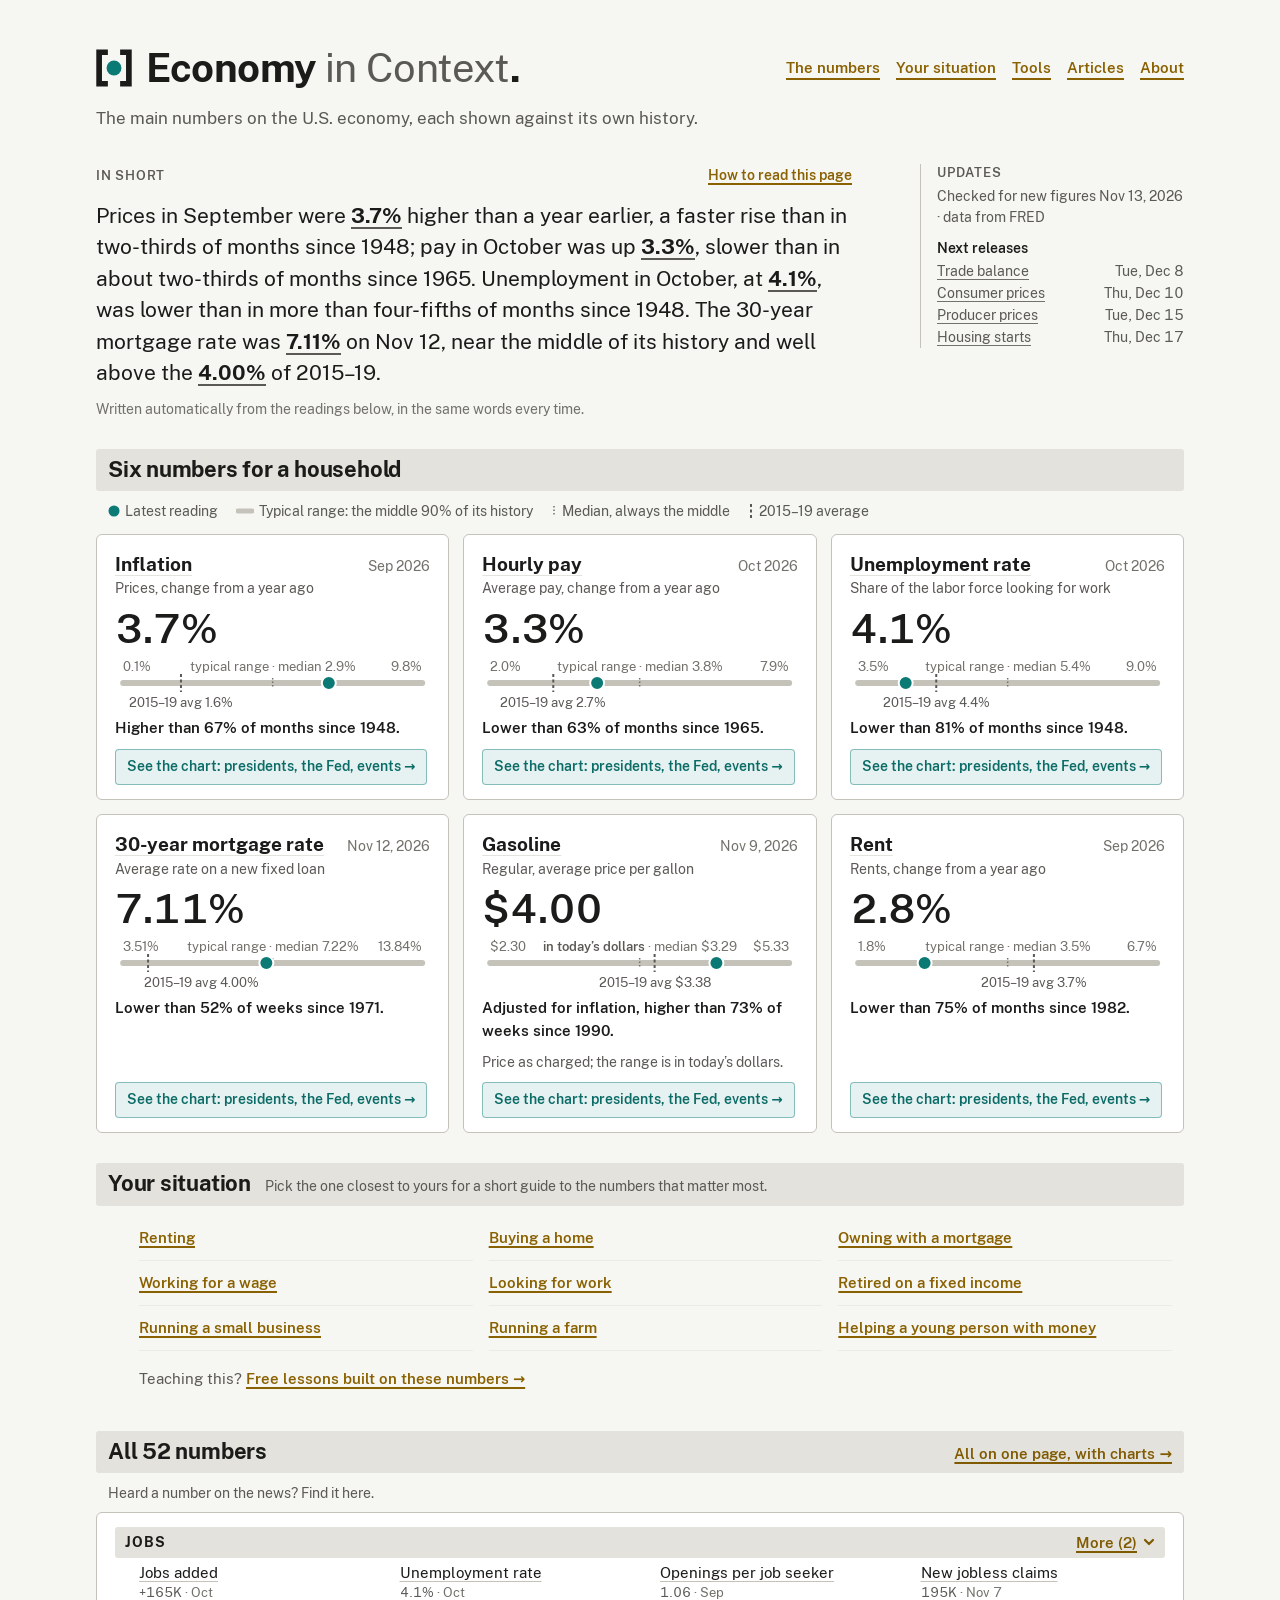
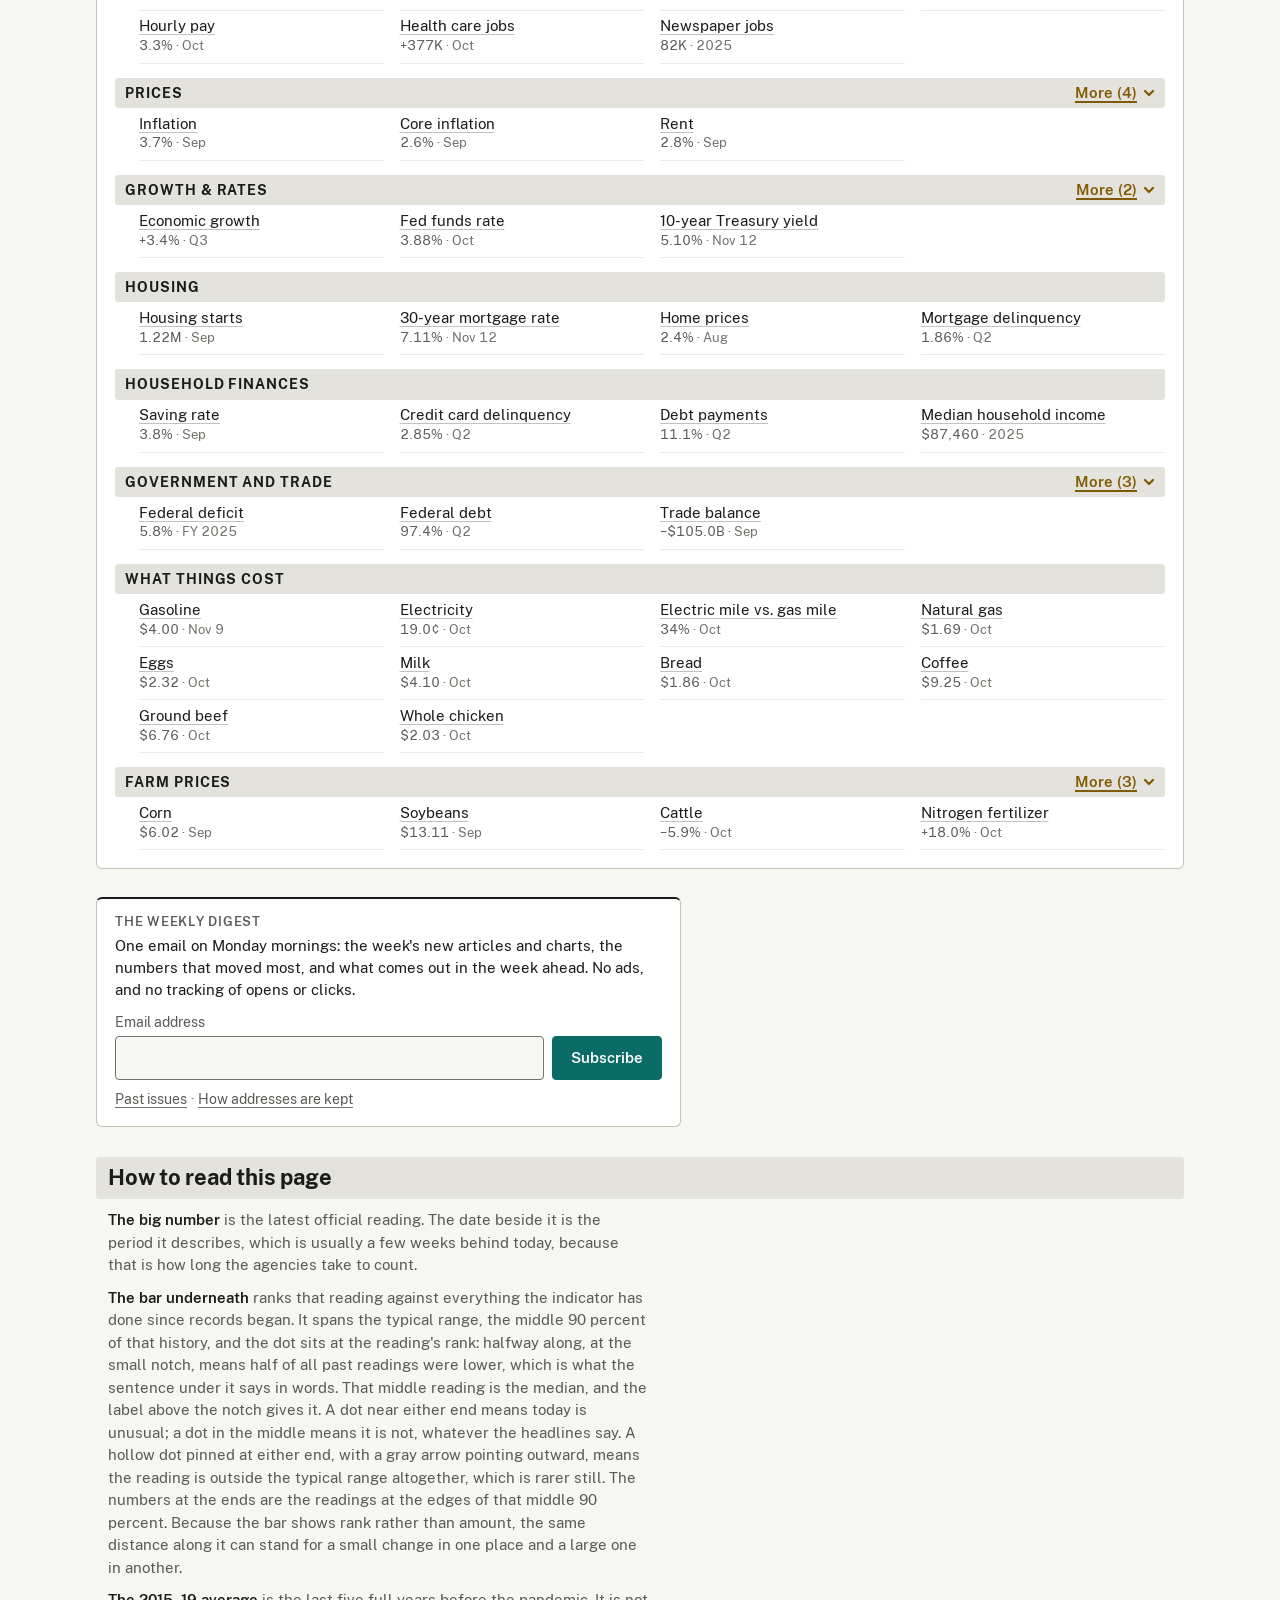
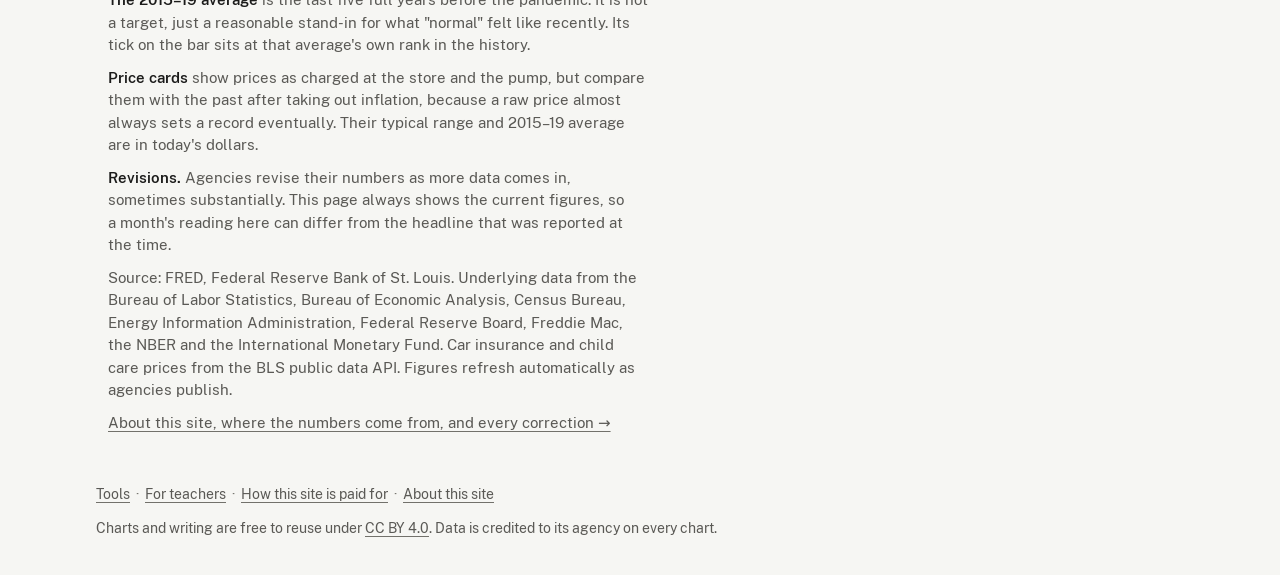
==== commit f42d4a96: "Add files via upload" ====
--- a/index.html
+++ b/index.html
@@ -402,6 +402,9 @@
   .paths li { border-bottom: 1px solid var(--grid); }
   .paths a.wf { display: flex; min-height: 44px; padding: 4px 0; line-height: 1.3; }
   @media (max-width: 760px) { .paths { grid-template-columns: repeat(2, minmax(0, 1fr)); } }
+  /* Nov 14: "Teaching this?" under the links, its text lined up with theirs */
+  .paths-teach { margin: 6px 0 0; padding: 0 12px 0 calc(var(--ip-border, 1px) + var(--ip-pad-x, 18px) + var(--grp-pad-x, 10px) + var(--row-indent, 14px)); font-size: 14.5px; color: var(--ink-2); }
+  .paths-teach a.wf { font-size: 14.5px; }
 
   /* All 28 numbers: an intro line with the ochre link at the right, then a framed panel of group bands and rows */
   .allintro { display: flex; flex-wrap: wrap; justify-content: space-between; align-items: center; gap: 0 20px; margin: 0 0 8px; }
@@ -733,7 +736,7 @@
 
 <footer class="wrap home-foot home-only" id="home-foot">
   <div class="frel" id="frel" hidden></div>
-  <p class="links"><a href="tools/">Tools</a><span class="sep" aria-hidden="true">·</span><a href="articles/how-this-site-is-paid-for.html">How this site is paid for</a><span class="sep" aria-hidden="true">·</span><a href="articles/about.html">About this site</a></p>
+  <p class="links"><a href="tools/">Tools</a><span class="sep" aria-hidden="true">·</span><a href="articles/for-teachers.html">For teachers</a><span class="sep" aria-hidden="true">·</span><a href="articles/how-this-site-is-paid-for.html">How this site is paid for</a><span class="sep" aria-hidden="true">·</span><a href="articles/about.html">About this site</a></p>
   <p class="lic">Charts and writing are free to reuse under <a href="https://creativecommons.org/licenses/by/4.0/" rel="license noopener">CC BY 4.0</a>. Data is credited to its agency on every chart.</p>
 </footer>
 <footer class="about full-only">
@@ -753,7 +756,8 @@
     <p><strong>Articles</strong> explain each number in plain words, follow the numbers to nine kinds of household, and take up what is argued about. Each number links to its own explainer, and all of them are linked from the top of the page.</p>
     <p id="attribution"></p>
     <p class="reuse">Free to reuse with credit: Economy in Context (economyincontext.org). The charts and writing here are licensed <a href="https://creativecommons.org/licenses/by/4.0/" rel="license noopener">CC BY 4.0</a>. Credit the data to its source, named on each chart.</p>
-    <p>This site has no ads and no agenda beyond putting the numbers in context. It explains how things work. It is not tax, legal or financial advice. It sets no cookies and keeps nothing that identifies you; it does count page views, and clicks on a few links on the home page. The optional weekly email is sent through Buttondown, which keeps the addresses for that and nothing else. It is paid for by the person who runs it, out of pocket; <a href="articles/how-this-site-is-paid-for.html">here is how</a>, how visits are counted, and how to chip in if you want to. Questions and corrections: <a href="mailto:hello@economyincontext.org">hello@economyincontext.org</a>.</p>
+    <p>This site has no ads and no agenda beyond putting the numbers in context. It explains how things work. It is not tax, legal or financial advice. It sets no cookies and keeps nothing that identifies you; it does count page views, clicks on a few links on the home page, and uses of the share, copy and print buttons on articles. The optional weekly email is sent through Buttondown, which keeps the addresses for that and nothing else. It is paid for by the person who runs it, out of pocket; <a href="articles/how-this-site-is-paid-for.html">here is how</a>, how visits are counted, and how to chip in if you want to. Questions and corrections: <a href="mailto:hello@economyincontext.org">hello@economyincontext.org</a>.</p>
+    <p><a href="articles/for-teachers.html">For teachers: free lessons built on these numbers →</a></p>
     <p><a href="articles/about.html">About this site, where the numbers come from, and every correction →</a></p>
   </div>
 </footer>
@@ -1619,6 +1623,10 @@
     paths.appendChild(band('paths-h', 'Your situation', 'Pick the one closest to yours for a short guide to the numbers that matter most.'));
     paths.appendChild(el('ul', { class: 'paths' }, HOME_PATHS.map(([label, url]) => el('li', {}, [el('a', { class: 'wf', href: url, text: label })]))));
     track(paths, 'home-situation', 'Home: Your situation');
+    // Nov 14: one line under the links for teachers, counted on its own
+    const teach = el('p', { class: 'paths-teach' }, ['Teaching this? ', el('a', { class: 'wf', href: 'articles/for-teachers.html', text: 'Free lessons built on these numbers →' })]);
+    track(teach, 'home-teachers', 'Home: For teachers');
+    paths.appendChild(teach);
     main.appendChild(paths);
     main.appendChild(topLink());
 
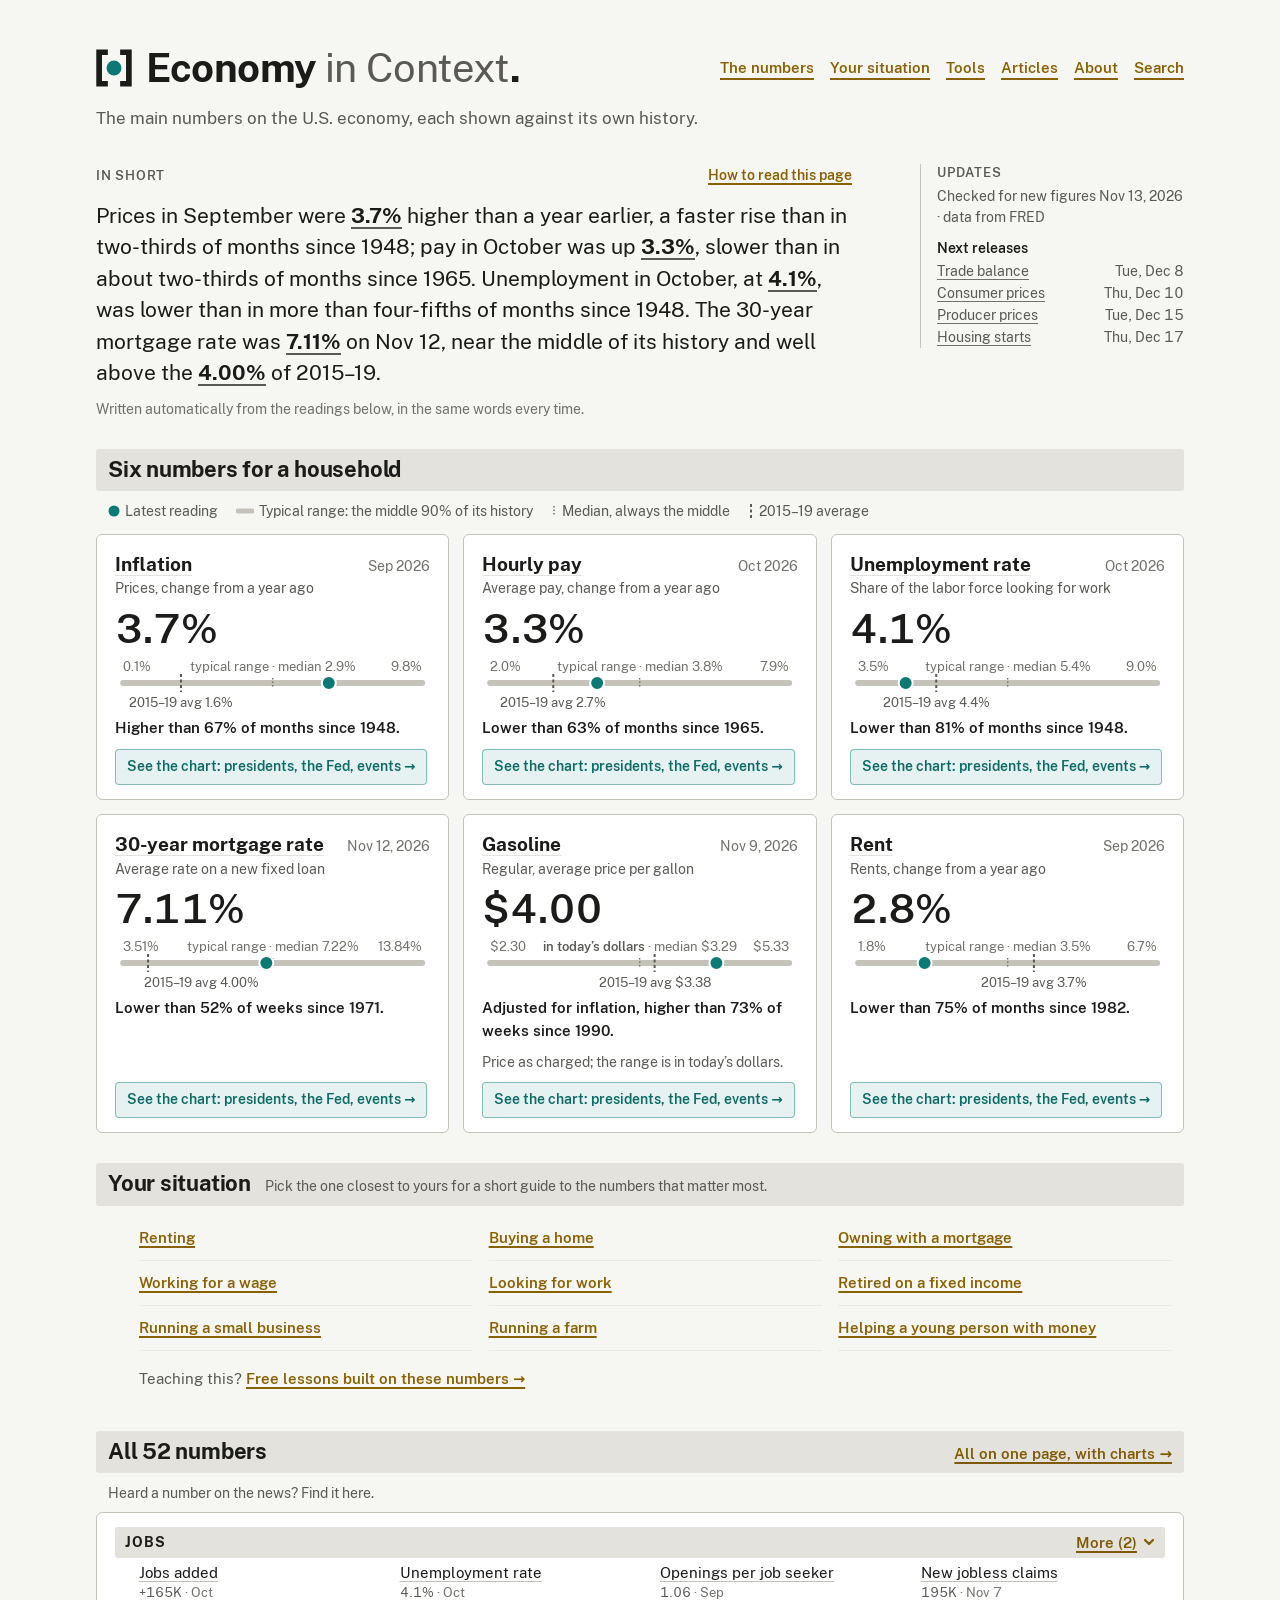
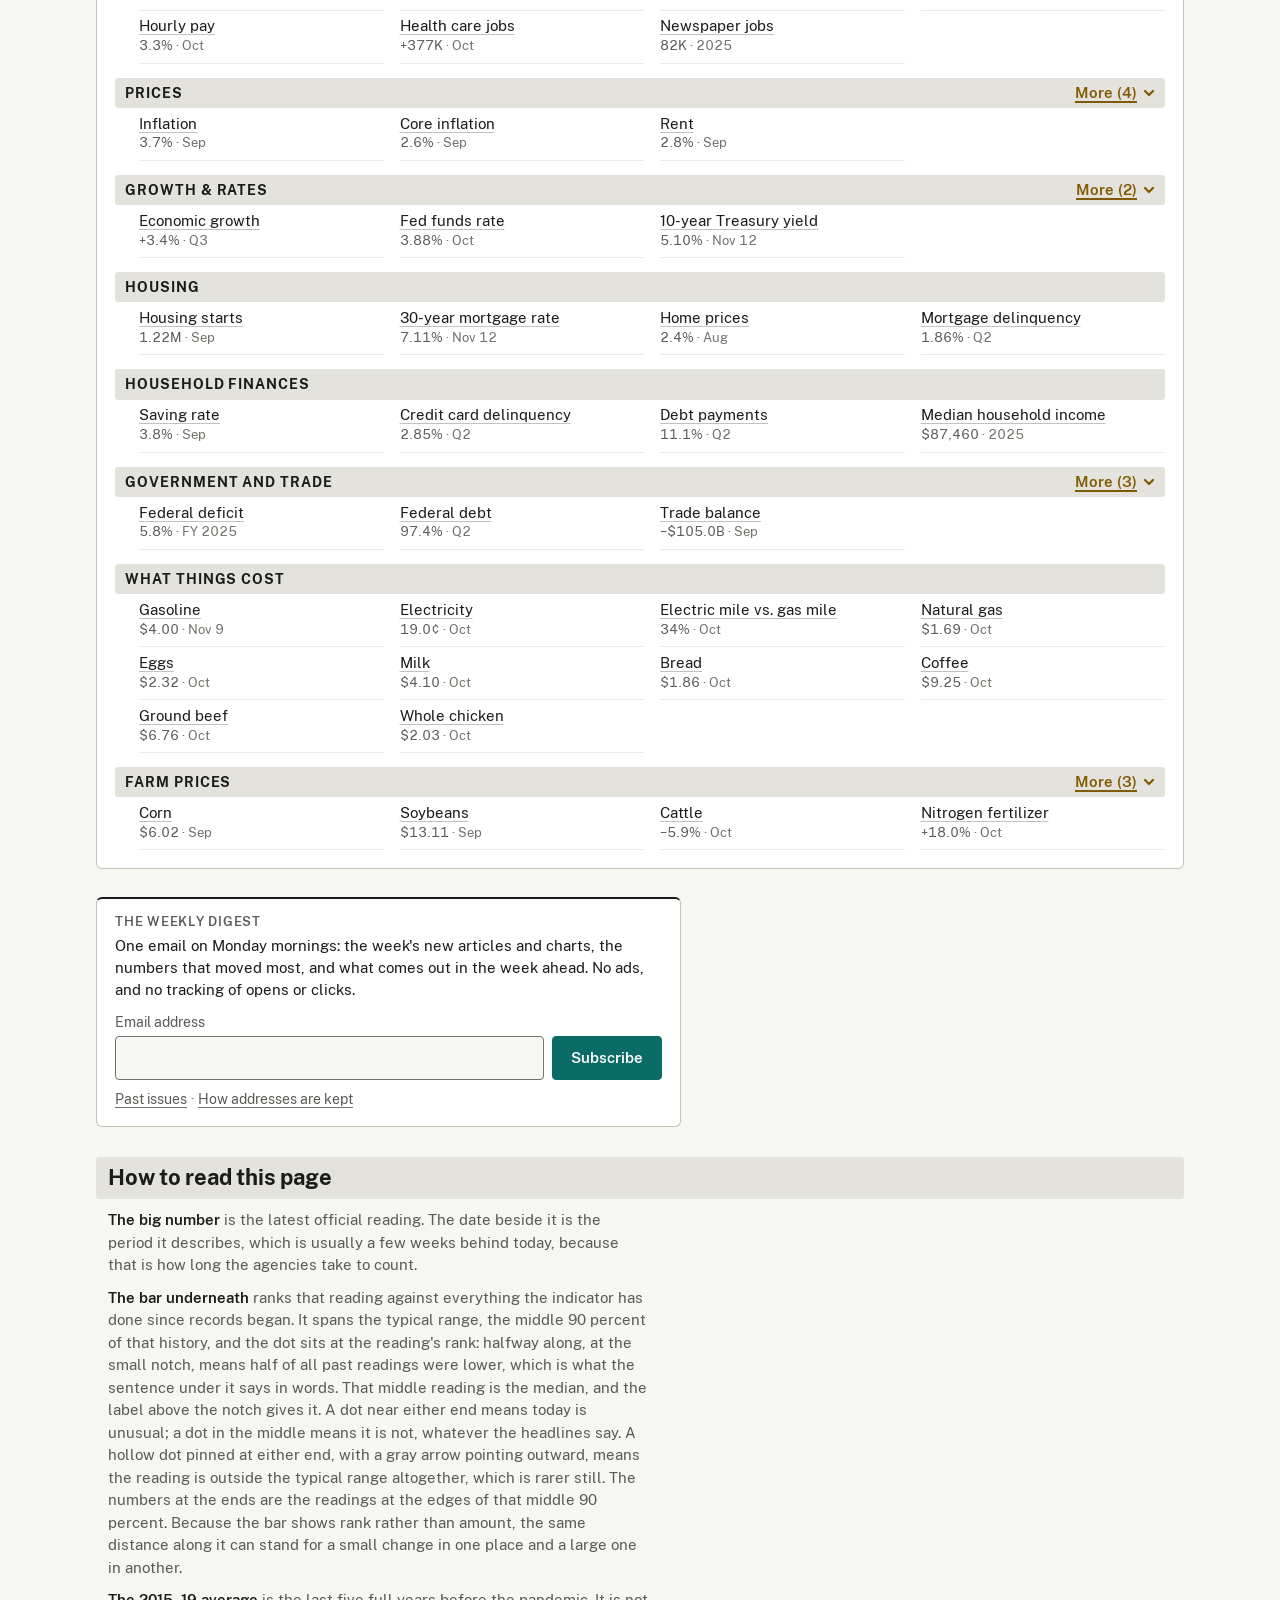
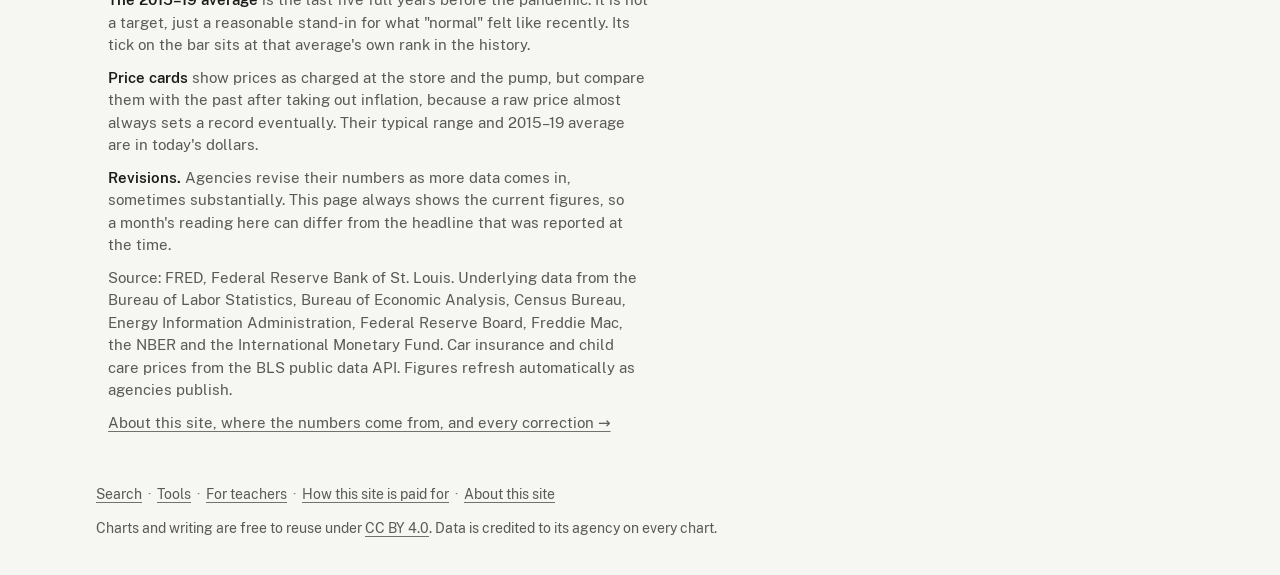
==== commit 6846dc24: "Add files via upload" ====
--- a/index.html
+++ b/index.html
@@ -166,7 +166,6 @@
   .mark path { fill: none; stroke: var(--ink); stroke-width: 6.5; }
   .mark circle { fill: var(--series); }
   .brand .bl { font-weight: 400; color: var(--ink-2); white-space: nowrap; }   /* "in Context" never splits */
-  @media (max-width: 340px) { .masthead h1.brand { font-size: 23px; } }   /* 320px phones (the menu's 320px size is with the Tools rule above) */
   /* The weekly digest signup (Nov 4): a card like Make your own chart between the tiles and the footer; a plain HTML form that
      posts to Buttondown (no script). The field's border is Muted, not a hairline, so it passes 3:1. Same rules in site.css. */
   .signup-wrap { padding-top: 8px; padding-bottom: 28px; }
@@ -686,6 +685,31 @@
     .about { padding-bottom: 0; }
     body::after { content: "economyincontext.org"; display: block; padding: 12px 16px 0; font-size: 12.5px; color: #555; }
   }
+/* Search in the masthead (Nov 14). It comes twice, so the reading and Tab order always match what shows: .m-search,
+   the menu's last item, on desktop; .site-search beside the lockup on phones. One shows at a time. */
+.site-search { display: none; align-items: center; min-height: 44px; color: var(--nav); font-size: 15px; font-weight: 600; line-height: 1.5; text-decoration: underline; text-decoration-color: var(--nav); text-decoration-thickness: 2px; text-underline-offset: 5px; white-space: nowrap; }
+.site-search:hover { color: var(--ink); text-decoration-color: var(--ink); }
+.site-search[aria-current] { color: var(--ink); }
+.site-search:focus-visible { outline: 2px solid var(--focus); outline-offset: 2px; }
+@media (max-width: 760px) {
+  .site-menu a.m-search { display: none; }
+  .site-search { display: inline-flex; order: 1; margin-left: auto; font-size: 14px; }
+  .masthead .title-row > .site-menu { order: 2; }
+}
+@media print { .site-search, .site-menu a.m-search { display: none; } }
+/* The home page's large lockup (Nov 14): Search stays beside it wherever the menu sits in its own row (phones, and
+   761-939px, where six items beside the lockup would wrap), and the lockup steps down under 375px so Search fits.
+   These replace the old 23px rule for 340px and under, which the 26px phone rule after it always overrode. */
+@media (min-width: 761px) and (max-width: 939px) {
+  .masthead .title-row { flex-wrap: wrap; row-gap: 2px; }
+  .site-menu { width: 100%; }
+  .site-menu a.m-search { display: none; }
+  .site-search { display: inline-flex; order: 1; margin-left: auto; }
+  .masthead .title-row > .site-menu { order: 2; }
+}
+@media (max-width: 760px) { .masthead h1.brand ~ .site-search { margin-top: -4px; margin-bottom: -4px; } }   /* the masthead keeps its height; the tap area stays 44px */
+@media (min-width: 341px) and (max-width: 374px) { .masthead h1.brand { font-size: 24px; } }
+@media (max-width: 340px) { .masthead h1.brand { font-size: 21px; } }
 </style>
 </head>
 <body>
@@ -695,7 +719,7 @@
 
 <header class="masthead" id="top">
   <div class="wrap">
-    <div class="title-row"><h1 class="brand" id="brand"><svg class="mark" viewBox="0 0 64 64" aria-hidden="true" focusable="false"><path d="M25 14H15V50H25"/><path d="M39 14H49V50H39"/><circle cx="32" cy="32" r="8.5"/></svg><span>Economy <span class="bl">in Context</span><span aria-hidden="true">.</span></span></h1><nav class="site-menu" aria-label="Site"><a href="?view=all" id="menu-numbers">The numbers</a><a href="./#your-situation">Your situation</a><a href="tools/" class="m-wide">Tools</a><a href="articles/">Articles</a><a href="articles/about.html">About</a></nav></div>
+    <div class="title-row"><h1 class="brand" id="brand"><svg class="mark" viewBox="0 0 64 64" aria-hidden="true" focusable="false"><path d="M25 14H15V50H25"/><path d="M39 14H49V50H39"/><circle cx="32" cy="32" r="8.5"/></svg><span>Economy <span class="bl">in Context</span><span aria-hidden="true">.</span></span></h1><a class="site-search" href="search/">Search</a><nav class="site-menu" aria-label="Site"><a href="?view=all" id="menu-numbers">The numbers</a><a href="./#your-situation">Your situation</a><a href="tools/" class="m-wide">Tools</a><a href="articles/">Articles</a><a href="articles/about.html">About</a><a class="m-search" href="search/">Search</a></nav></div>
     <p class="tagline">The main numbers on the U.S. economy, each shown against its own history.</p>
     <p class="updated full-only" id="updated"></p>
     <p class="coming full-only" id="coming" hidden></p>
@@ -736,7 +760,7 @@
 
 <footer class="wrap home-foot home-only" id="home-foot">
   <div class="frel" id="frel" hidden></div>
-  <p class="links"><a href="tools/">Tools</a><span class="sep" aria-hidden="true">·</span><a href="articles/for-teachers.html">For teachers</a><span class="sep" aria-hidden="true">·</span><a href="articles/how-this-site-is-paid-for.html">How this site is paid for</a><span class="sep" aria-hidden="true">·</span><a href="articles/about.html">About this site</a></p>
+  <p class="links"><a href="search/">Search</a><span class="sep" aria-hidden="true">·</span><a href="tools/">Tools</a><span class="sep" aria-hidden="true">·</span><a href="articles/for-teachers.html">For teachers</a><span class="sep" aria-hidden="true">·</span><a href="articles/how-this-site-is-paid-for.html">How this site is paid for</a><span class="sep" aria-hidden="true">·</span><a href="articles/about.html">About this site</a></p>
   <p class="lic">Charts and writing are free to reuse under <a href="https://creativecommons.org/licenses/by/4.0/" rel="license noopener">CC BY 4.0</a>. Data is credited to its agency on every chart.</p>
 </footer>
 <footer class="about full-only">
@@ -757,6 +781,7 @@
     <p id="attribution"></p>
     <p class="reuse">Free to reuse with credit: Economy in Context (economyincontext.org). The charts and writing here are licensed <a href="https://creativecommons.org/licenses/by/4.0/" rel="license noopener">CC BY 4.0</a>. Credit the data to its source, named on each chart.</p>
     <p>This site has no ads and no agenda beyond putting the numbers in context. It explains how things work. It is not tax, legal or financial advice. It sets no cookies and keeps nothing that identifies you; it does count page views, clicks on a few links on the home page, and uses of the share, copy and print buttons on articles. The optional weekly email is sent through Buttondown, which keeps the addresses for that and nothing else. It is paid for by the person who runs it, out of pocket; <a href="articles/how-this-site-is-paid-for.html">here is how</a>, how visits are counted, and how to chip in if you want to. Questions and corrections: <a href="mailto:hello@economyincontext.org">hello@economyincontext.org</a>.</p>
+    <p><a href="search/">Search every article, chart and tool →</a></p>
     <p><a href="articles/for-teachers.html">For teachers: free lessons built on these numbers →</a></p>
     <p><a href="articles/about.html">About this site, where the numbers come from, and every correction →</a></p>
   </div>
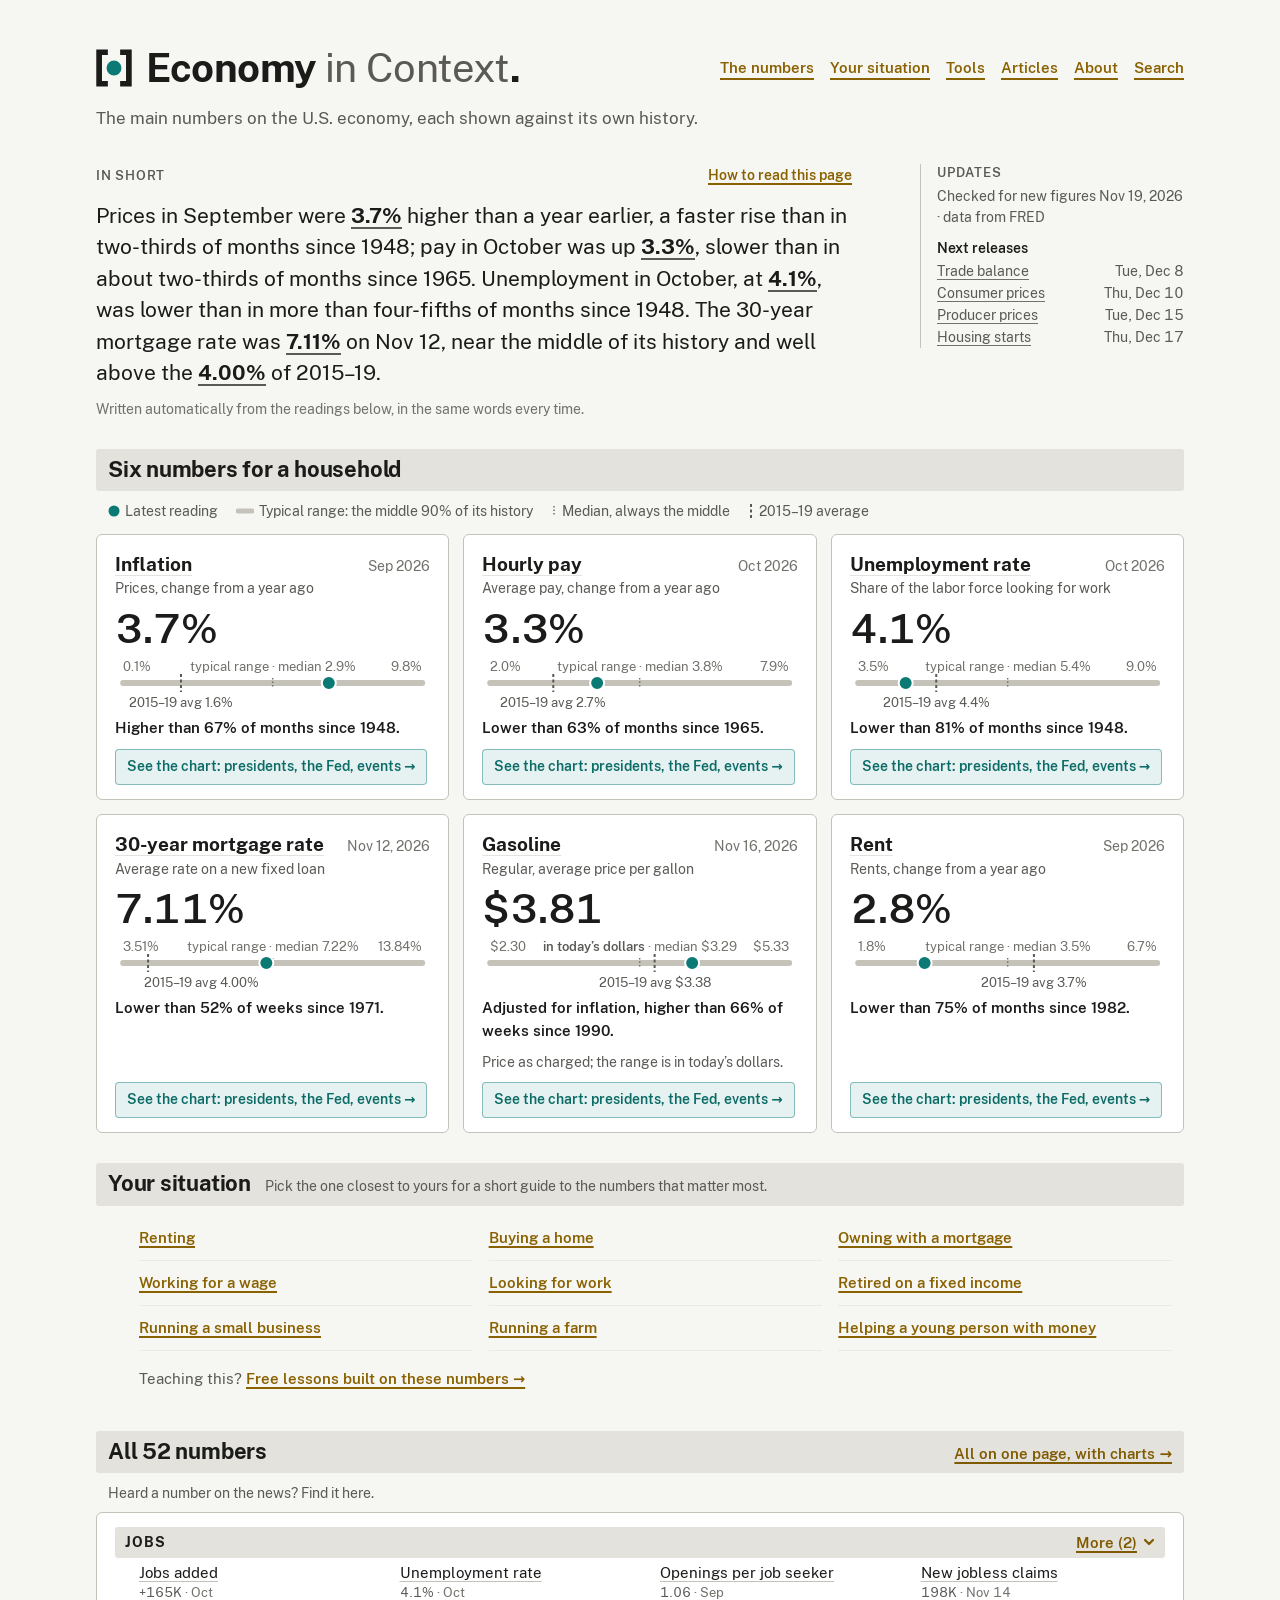
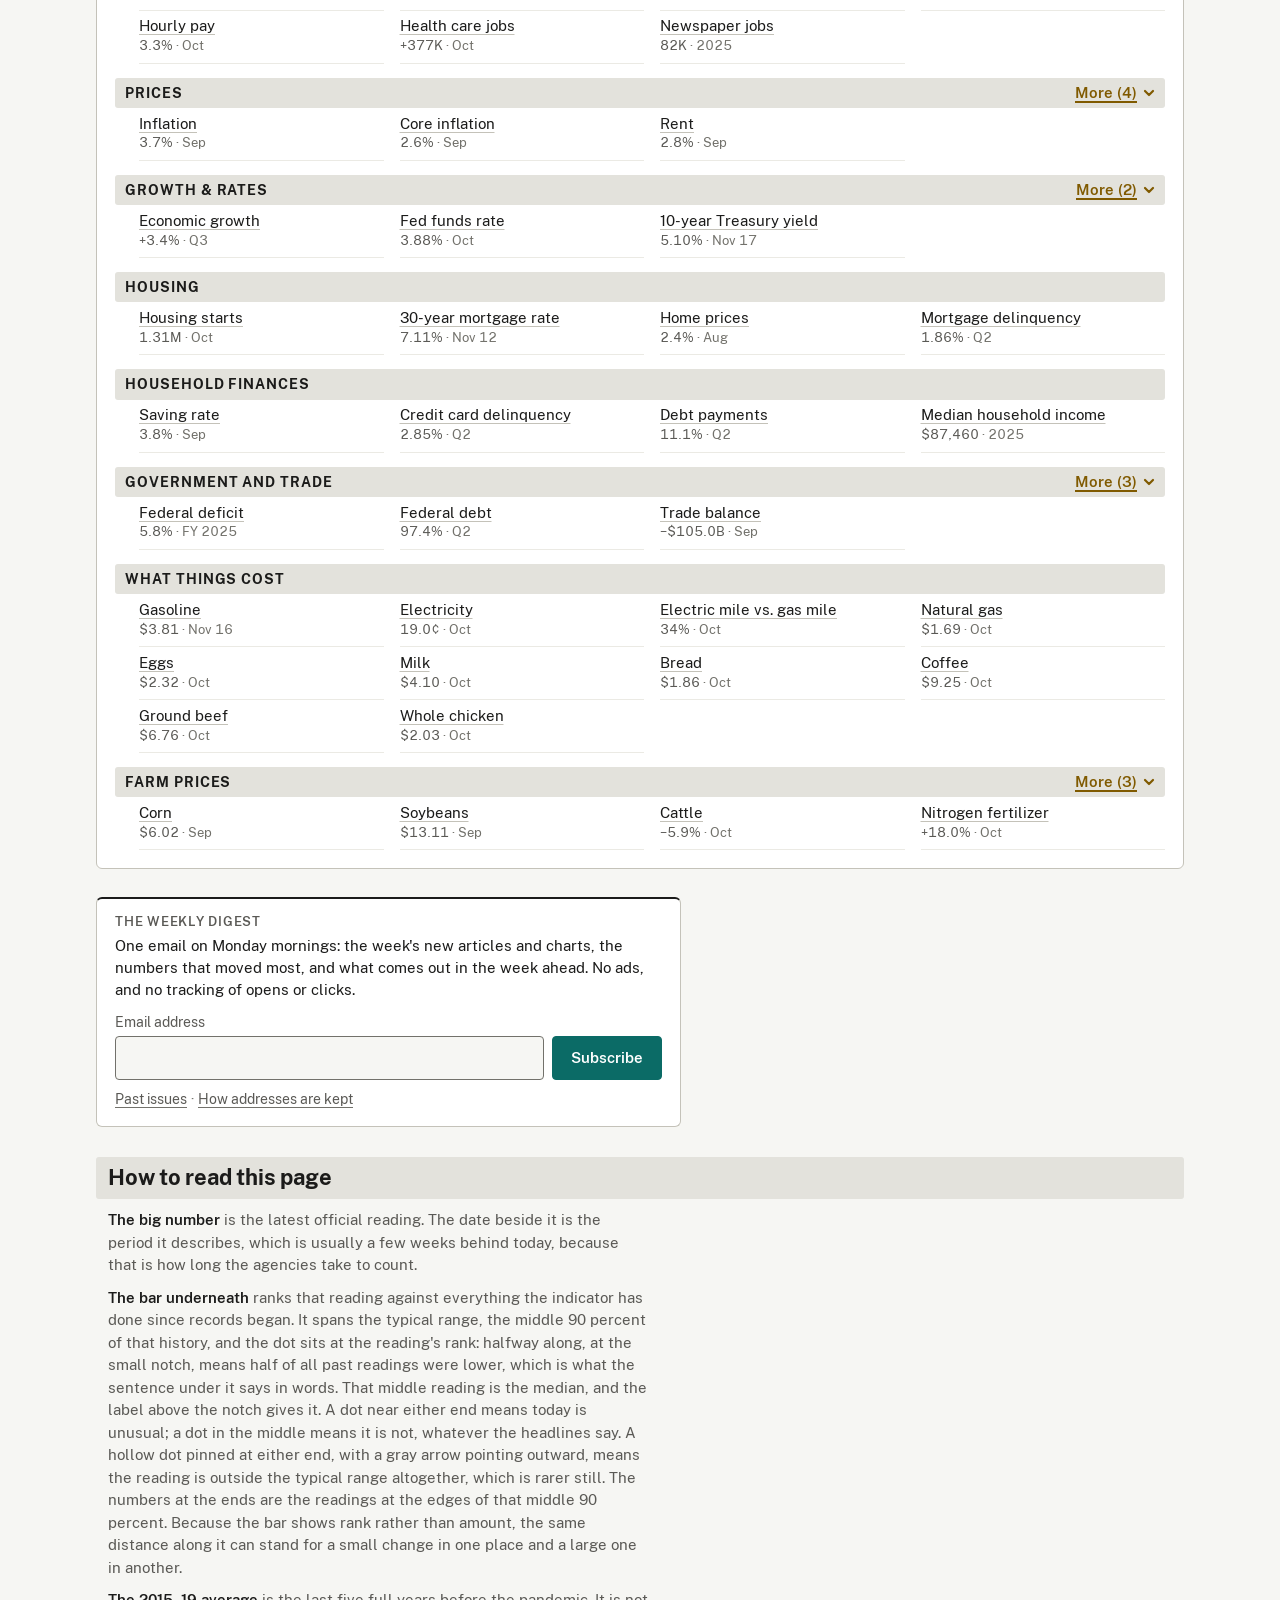
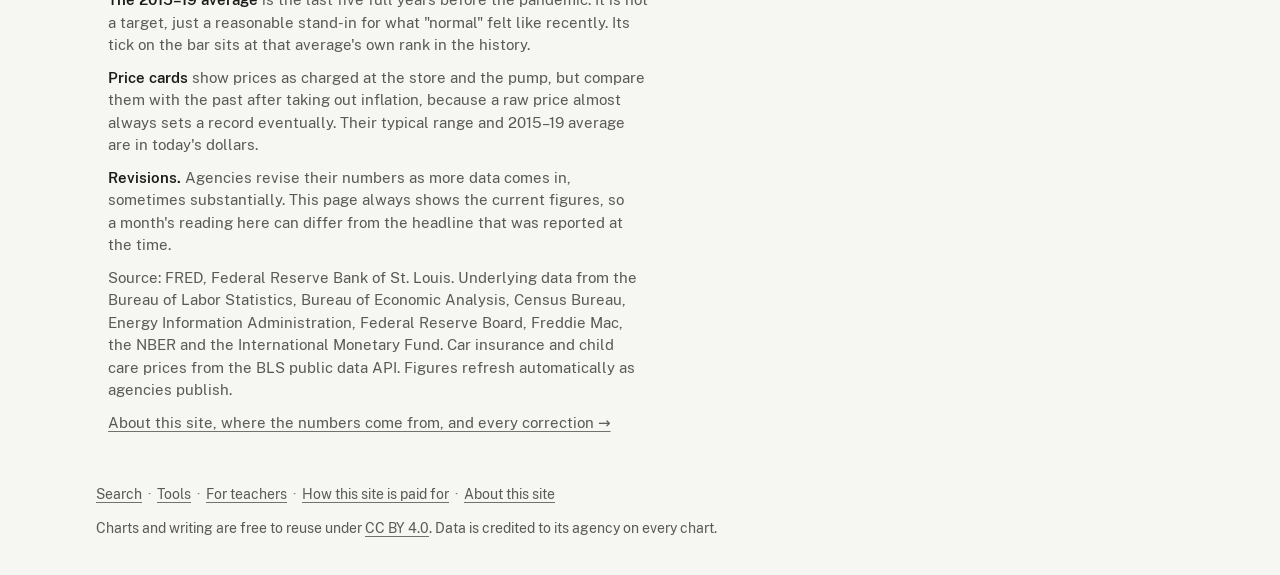
==== commit dfb3b0d9: "Batch 2026-11-19c: Three new tools (your own inflation rate, the cost of owning a car, take-home pay" ====
--- a/index.html
+++ b/index.html
@@ -1398,7 +1398,10 @@
     // Nov 8: the tiles a tool answers link to it, opening the tool on the matching kind (#k=…; read by assets/keptup.js)
     const TOOL_LINK = { pay: ['pay', 'Check your own pay against prices'], cpi: ['other', 'What an amount from another year is worth now'], rent: ['rent', 'Check your own rent against prices'],
       mortgage: [null, 'Try your own loan', 'tools/rate-change-payment.html'] };   // Nov 11: a third entry is a tool of its own
+    const TOOL_LINK2 = { cpi: ['Work out your own rate from your spending', 'tools/my-inflation-rate.html'],   // Nov 19: a second tool link on a tile
+      drive_cost: ['Compare two cars\' full cost a year', 'tools/car-ownership-cost.html'] };
     if (TOOL_LINK[t.id]) top.appendChild(el('p', { class: 'explainer' }, [el('a', { href: TOOL_LINK[t.id][2] || 'tools/kept-up.html#k=' + TOOL_LINK[t.id][0], text: TOOL_LINK[t.id][1] + ' →' })]));
+    if (TOOL_LINK2[t.id]) top.appendChild(el('p', { class: 'explainer' }, [el('a', { href: TOOL_LINK2[t.id][1], text: TOOL_LINK2[t.id][0] + ' →' })]));
 
     mid.appendChild(buildChart(t, data.recessions, wide));
 
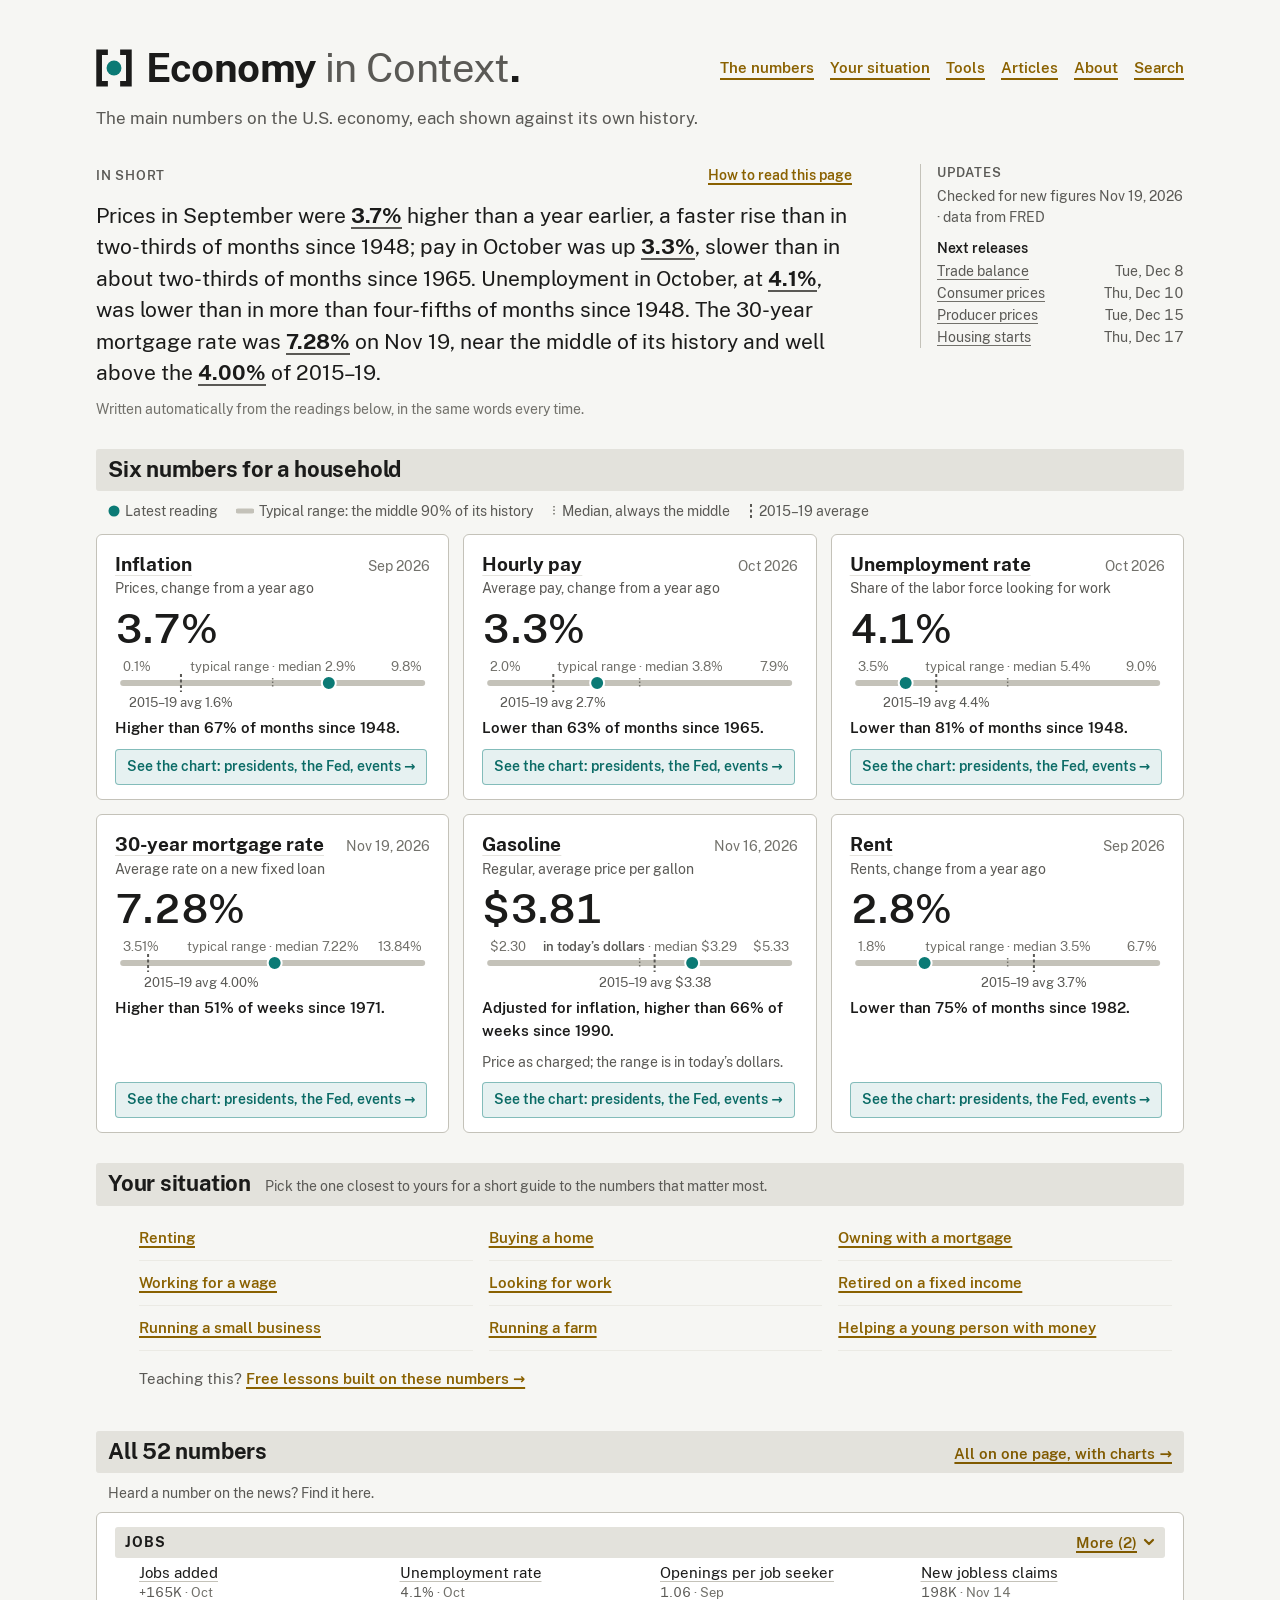
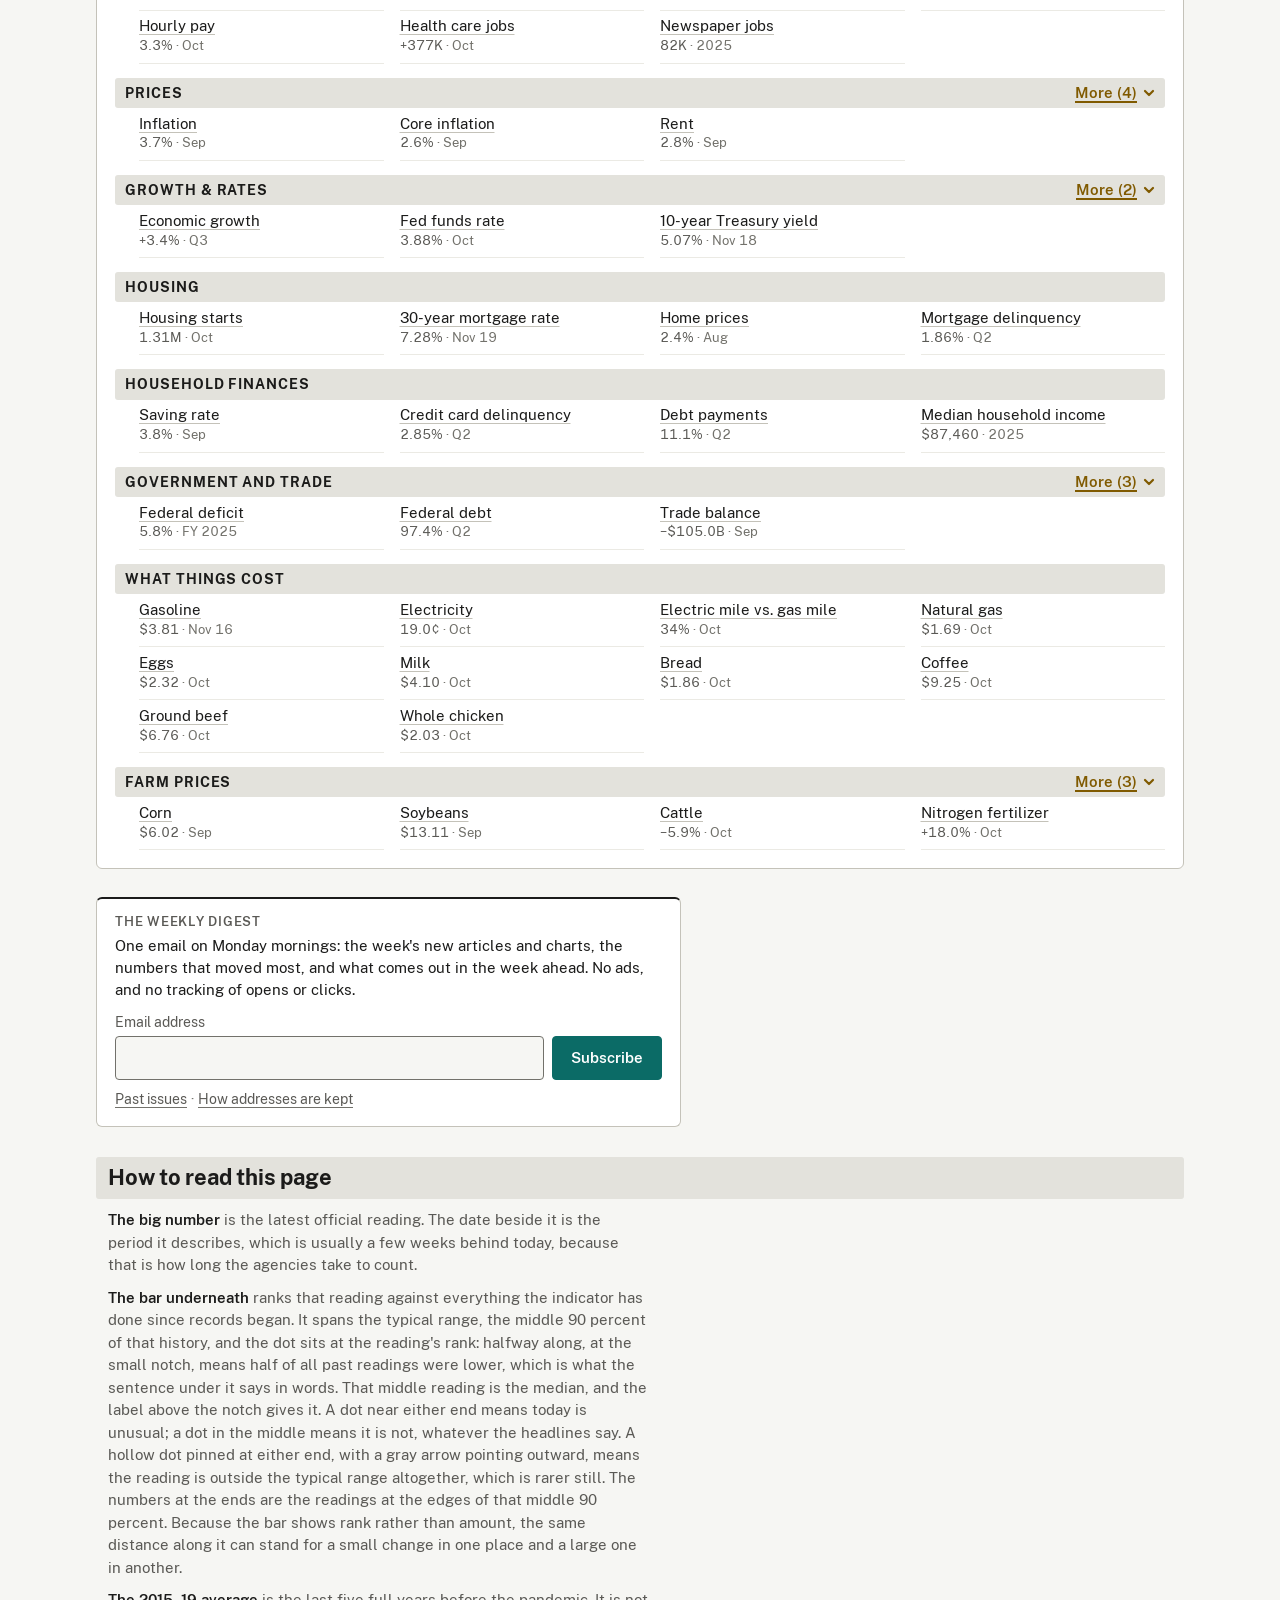
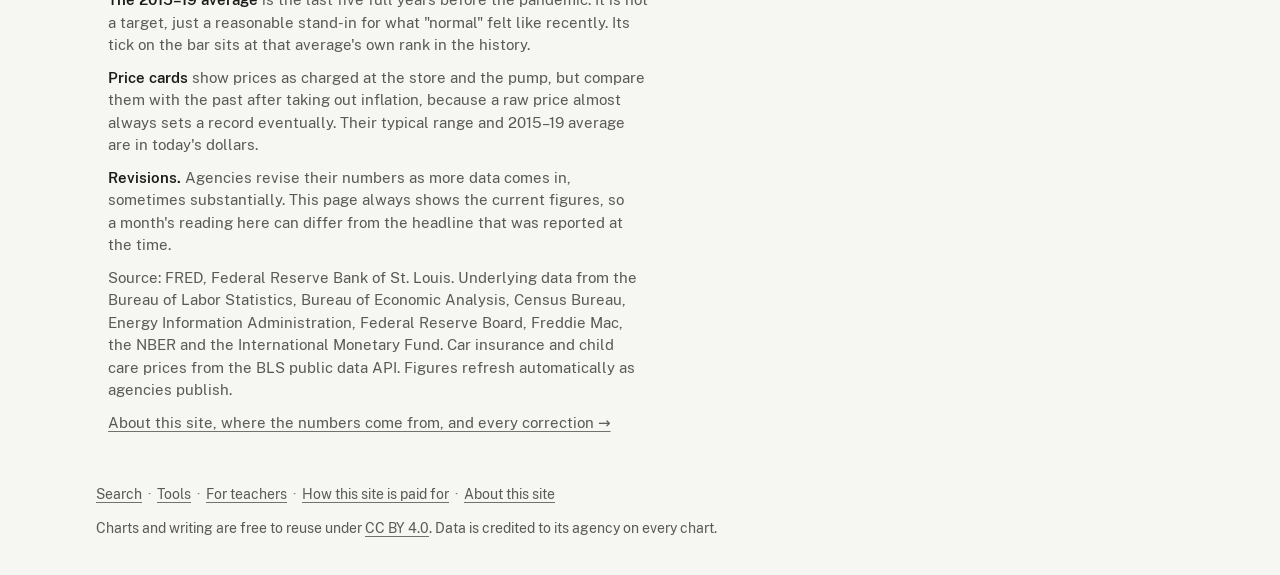
==== commit 431ad6b6: "Batch 2026-11-19h: Search engines: chart pages readable without scripts, article and site markup, se" ====
--- a/index.html
+++ b/index.html
@@ -21,6 +21,9 @@
 <meta property="og:image:height" content="630">
 <meta property="og:image:alt" content="Economy in Context: the main numbers on the U.S. economy, each shown against its own history.">
 <meta name="twitter:card" content="summary_large_image">
+<!-- Nov 19 (SEO audit): the site's name for search results (Google reads WebSite markup on the home page for the name it
+     shows above a result). Articles point to this @id with isPartOf (tools/build_articles.py, article_ld). -->
+<script type="application/ld+json">{"@context":"https://schema.org","@type":"WebSite","@id":"https://economyincontext.org/#website","name":"Economy in Context","alternateName":"economyincontext.org","url":"https://economyincontext.org/","inLanguage":"en"}</script>
 <script>
   /* Which view (Nov 6): the home page by default; the full almanac at ?view=all (and ?view=tiles, the tiles alone). A link
      into the almanac (#i-<id> a tile, #s-<section>, #at-a-glance, #in-detail, #how-to-read) opens the full view for that
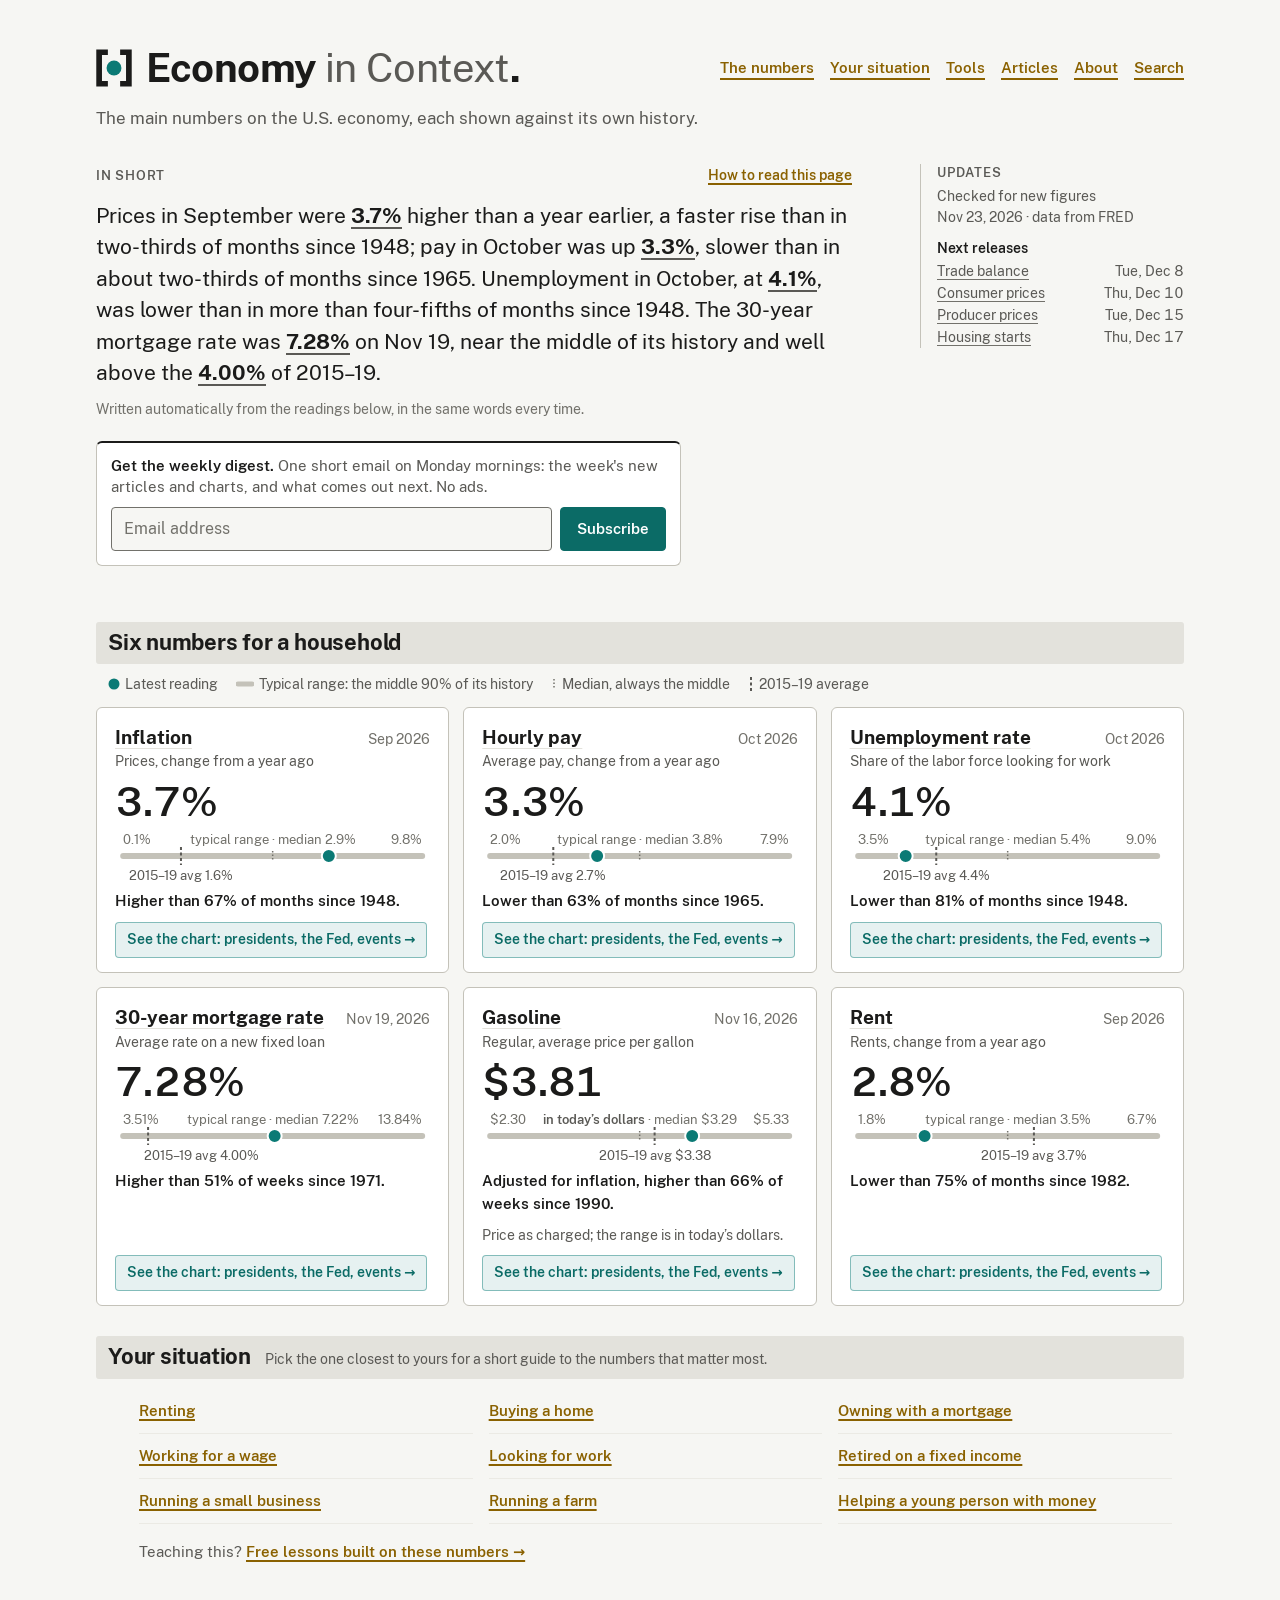
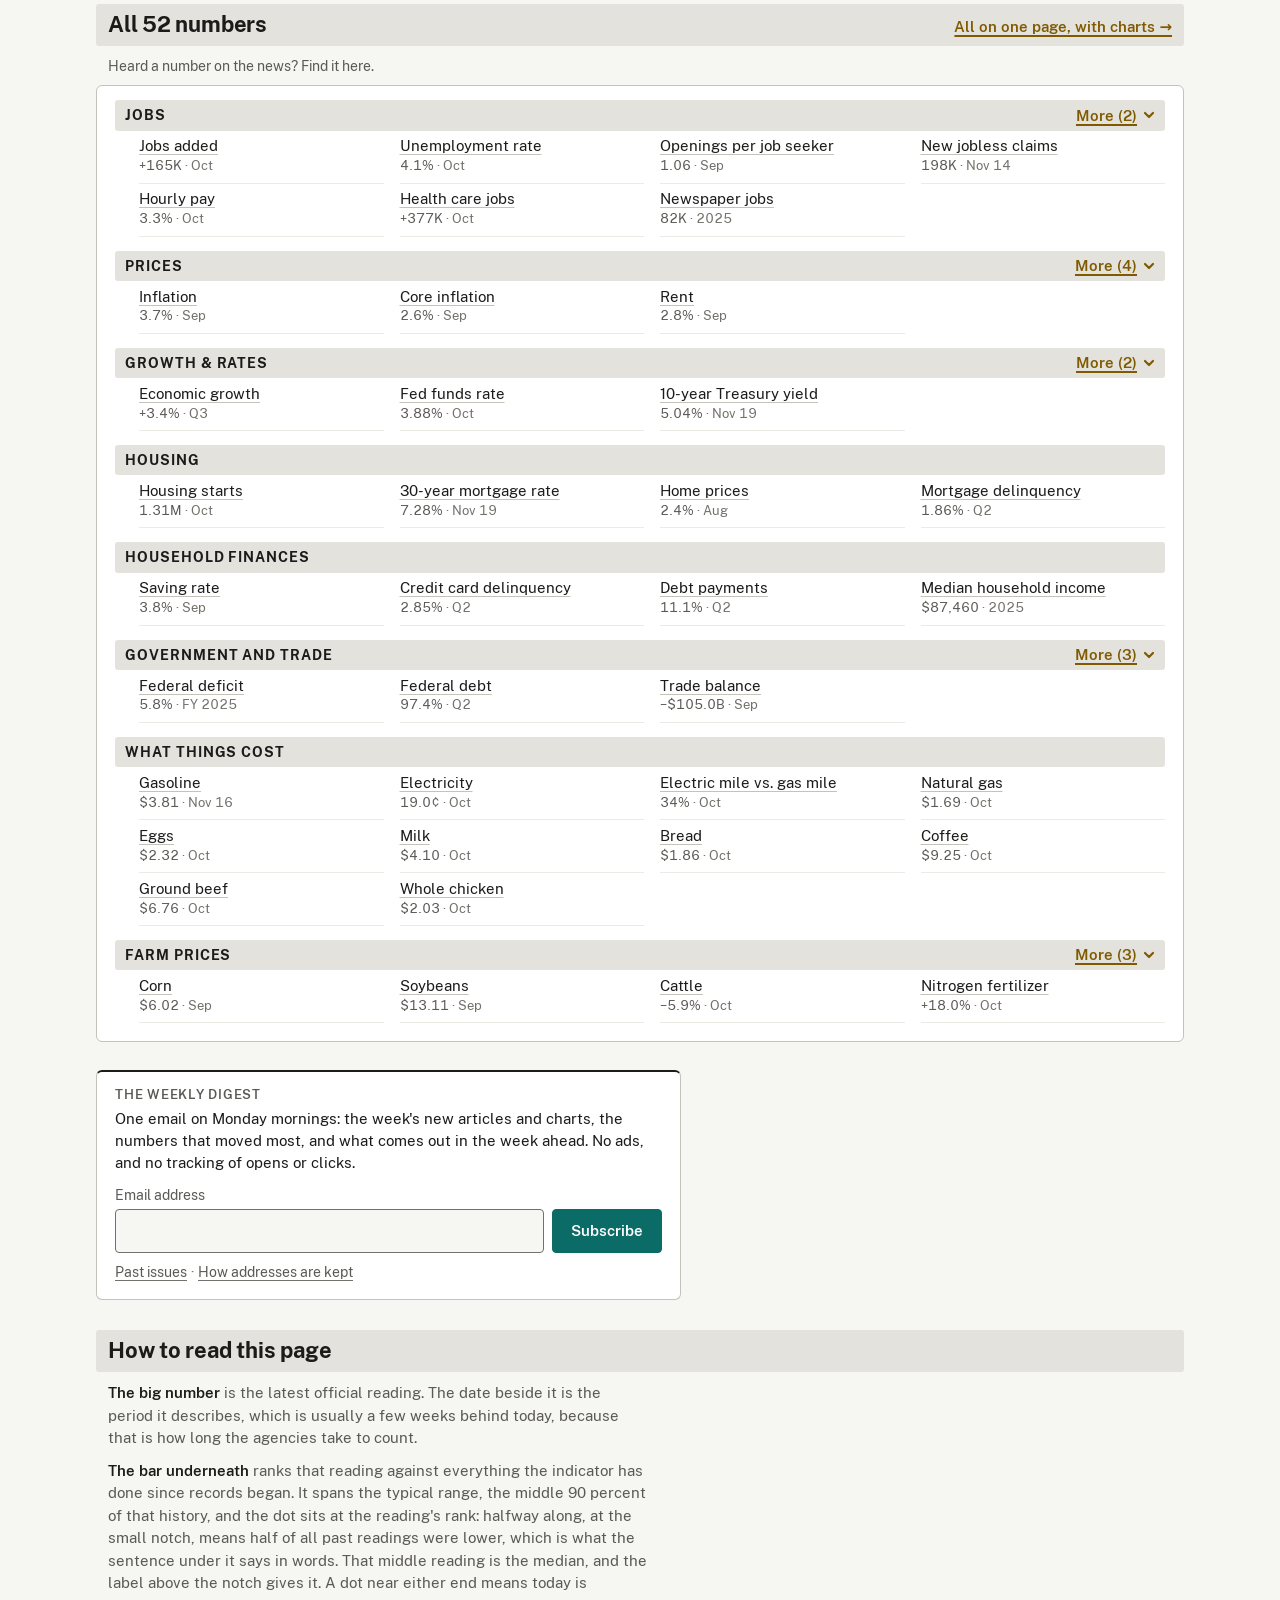
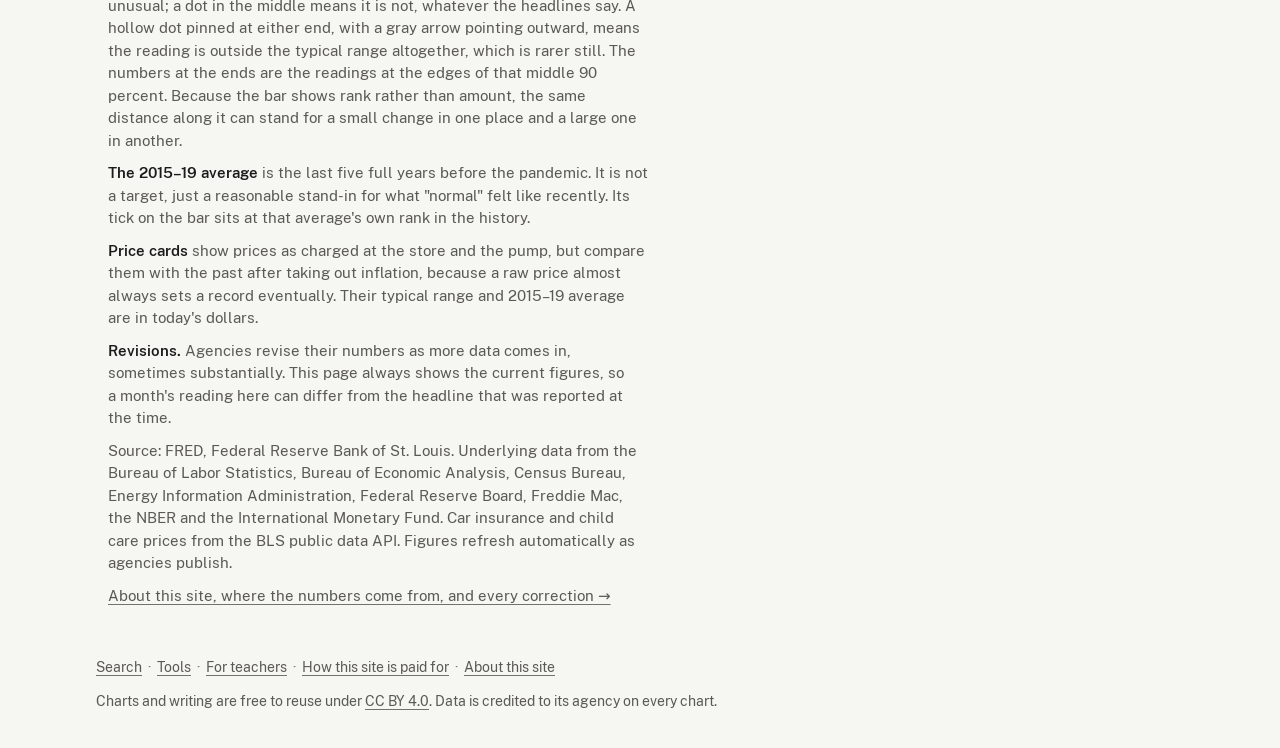
==== commit e4e4cb4d: "Batch 2026-11-22o: Weekly digest: a compact signup form high on every article, tool and the home pag" ====
--- a/index.html
+++ b/index.html
@@ -3,7 +3,7 @@
 <head>
 <meta charset="utf-8">
 <meta name="viewport" content="width=device-width, initial-scale=1">
-<title>Economy in Context</title>
+<title>Economy in Context: U.S. Economic Numbers in Plain Words</title>
 <meta name="description" content="The main numbers on the U.S. economy — jobs, prices, growth, rates, housing, the federal budget, trade and what everyday things cost — each shown against its own history, so you can see what is high, what is low and what is normal.">
 <link rel="license" href="https://creativecommons.org/licenses/by/4.0/">
 <link rel="canonical" href="https://economyincontext.org/">
@@ -182,7 +182,18 @@
   .signup button:hover { background: var(--ink); border-color: var(--ink); }
   .signup .smeta { margin: 10px 0 0; font-size: 13.5px; color: var(--ink-2); }
   .signup .smeta .sep { margin: 0 4px; color: var(--muted); }
-  @media print { .signup-wrap { display: none !important; } }
+  /* The compact digest form (Nov 22, batch o): high on every article, tool and the home page, so readers who never reach
+     the box at the bottom still see it; same field and button as the box. Its Subscribe press counts as signup-top. */
+  .dsub { max-width: 39em; margin: 22px 0 26px; padding: 12px 14px 14px; border: 1px solid var(--frame); border-top: 2px solid var(--ink); border-radius: 6px; background: var(--surface); font-size: 15px; line-height: 1.4; }
+  .dsub .dsub-t { margin: 0 0 10px; color: var(--ink-2); }
+  .dsub .dsub-t b { color: var(--ink); font-weight: 600; }
+  .dsub .dsub-row { display: flex; gap: 8px; }
+  .dsub input[type="email"] { flex: 1 1 auto; min-width: 0; height: 44px; padding: 0 12px; border: 1px solid var(--muted); border-radius: 4px; background: var(--page); color: var(--ink); font: inherit; font-size: 16px; }
+  .dsub input[type="email"]::placeholder { color: var(--muted); opacity: 1; }
+  .dsub button { flex: none; height: 44px; padding: 0 16px; border: 1px solid var(--full-ink); border-radius: 4px; background: var(--full-ink); color: var(--surface); font: inherit; font-weight: 600; cursor: pointer; }
+  .dsub button:hover { background: var(--ink); border-color: var(--ink); }
+  .dsub input:focus-visible, .dsub button:focus-visible { outline: 2px solid var(--focus); outline-offset: 2px; }
+  @media print { .signup-wrap, .dsub { display: none !important; } }
   /* Section nav: a bar below the masthead (sheet surface between two hairlines, with an "On this page" label), so it
      reads as a menu and not as a line of links; it stays at the top while you scroll. The section in view carries a
      2px ink rule along the bar's bottom edge. On phones: one sideways-scrolling row, no label. Same rules in site.css. */
@@ -740,7 +751,7 @@
     <p class="stext">One email on Monday mornings: the week's new articles and charts, the numbers that moved most, and what comes out in the week ahead. No ads, and no tracking of opens or clicks.</p>
     <form action="https://buttondown.com/api/emails/embed-subscribe/EconomyInContext" method="post">
       <label for="weekly-email">Email address</label>
-      <div class="srow"><input type="email" id="weekly-email" name="email" autocomplete="email" required><button type="submit">Subscribe</button></div>
+      <div class="srow"><input type="email" id="weekly-email" name="email" autocomplete="email" required><button type="submit" data-goatcounter-click="signup-bottom" data-goatcounter-title="Weekly digest: Subscribe (bottom of page)">Subscribe</button></div>
       <input type="hidden" name="embed" value="1">
     </form>
     <p class="smeta"><a href="https://buttondown.com/EconomyInContext/archive/">Past issues</a><span class="sep" aria-hidden="true">·</span><a href="articles/how-this-site-is-paid-for.html#the-weekly-email">How addresses are kept</a></p>
@@ -783,7 +794,7 @@
     <p><strong>Articles</strong> explain each number in plain words, follow the numbers to nine kinds of household, and take up what is argued about. Each number links to its own explainer, and all of them are linked from the top of the page.</p>
     <p id="attribution"></p>
     <p class="reuse">Free to reuse with credit: Economy in Context (economyincontext.org). The charts and writing here are licensed <a href="https://creativecommons.org/licenses/by/4.0/" rel="license noopener">CC BY 4.0</a>. Credit the data to its source, named on each chart.</p>
-    <p>This site has no ads and no agenda beyond putting the numbers in context. It explains how things work. It is not tax, legal or financial advice. It sets no cookies and keeps nothing that identifies you; it does count page views, clicks on a few links on the home page, and uses of the share, copy and print buttons on articles. The optional weekly email is sent through Buttondown, which keeps the addresses for that and nothing else. It is paid for by the person who runs it, out of pocket; <a href="articles/how-this-site-is-paid-for.html">here is how</a>, how visits are counted, and how to chip in if you want to. Questions and corrections: <a href="mailto:hello@economyincontext.org">hello@economyincontext.org</a>.</p>
+    <p>This site has no ads and no agenda beyond putting the numbers in context. It explains how things work. It is not tax, legal or financial advice. It sets no cookies and keeps nothing that identifies you; it does count page views, clicks on a few links on the home page, presses of the Subscribe buttons (never the address typed), and uses of the share, copy and print buttons on articles. The optional weekly email is sent through Buttondown, which keeps the addresses for that and nothing else. It is paid for by the person who runs it, out of pocket; <a href="articles/how-this-site-is-paid-for.html">here is how</a>, how visits are counted, and how to chip in if you want to. Questions and corrections: <a href="mailto:hello@economyincontext.org">hello@economyincontext.org</a>.</p>
     <p><a href="search/">Search every article, chart and tool →</a></p>
     <p><a href="articles/for-teachers.html">For teachers: free lessons built on these numbers →</a></p>
     <p><a href="articles/about.html">About this site, where the numbers come from, and every correction →</a></p>
@@ -1615,6 +1626,7 @@
     if (releases.length) { upd.appendChild(el('p', { class: 'rh', text: 'Next releases' })); upd.appendChild(releaseList(releases)); }
     if (para && para.length) sec.appendChild(upd);
     main.appendChild(sec);
+    main.appendChild(digestForm());   // Nov 22: the digest high on the page; the Featured strip goes between them on desktop
 
     // the Featured strip (Nov 9): the feature in the first screen; the card itself sits after Your situation. Under In
     // short on desktop; above it on phones, where the four rows fill the first screen and a strip under them falls at
@@ -1718,6 +1730,18 @@
   // ---- the lead -------------------------------------------------------------
   // The click counts (Nov 9): every link inside `root` is counted by GoatCounter under one name, home page only, so the
   // counts say which part of the page was used, not which link. Nothing about the reader is added to what a page view sends.
+  // The compact digest form (Nov 22, batch o), the same markup the article builder writes (DIGEST_FORM in
+  // tools/build_articles.py): change both together. Its Subscribe press counts as signup-top once bind_events runs.
+  function digestForm() {
+    const t = document.createElement('template');
+    t.innerHTML = '<form class="dsub" action="https://buttondown.com/api/emails/embed-subscribe/EconomyInContext" method="post" aria-label="Weekly digest">' +
+      '<p class="dsub-t"><b>Get the weekly digest.</b> One short email on Monday mornings: the week&#39;s new articles and charts, and what comes out next. No ads.</p>' +
+      '<div class="dsub-row"><label class="sr-only" for="dsub-email">Email address</label>' +
+      '<input type="email" id="dsub-email" name="email" autocomplete="email" placeholder="Email address" required>' +
+      '<button type="submit" data-goatcounter-click="signup-top" data-goatcounter-title="Weekly digest: Subscribe (top of page)">Subscribe</button></div>' +
+      '<input type="hidden" name="embed" value="1"></form>';
+    return t.content.firstElementChild;
+  }
   function track(root, name, title) {
     root.querySelectorAll('a').forEach(a => { a.dataset.goatcounterClick = name; a.dataset.goatcounterTitle = title; });
   }
